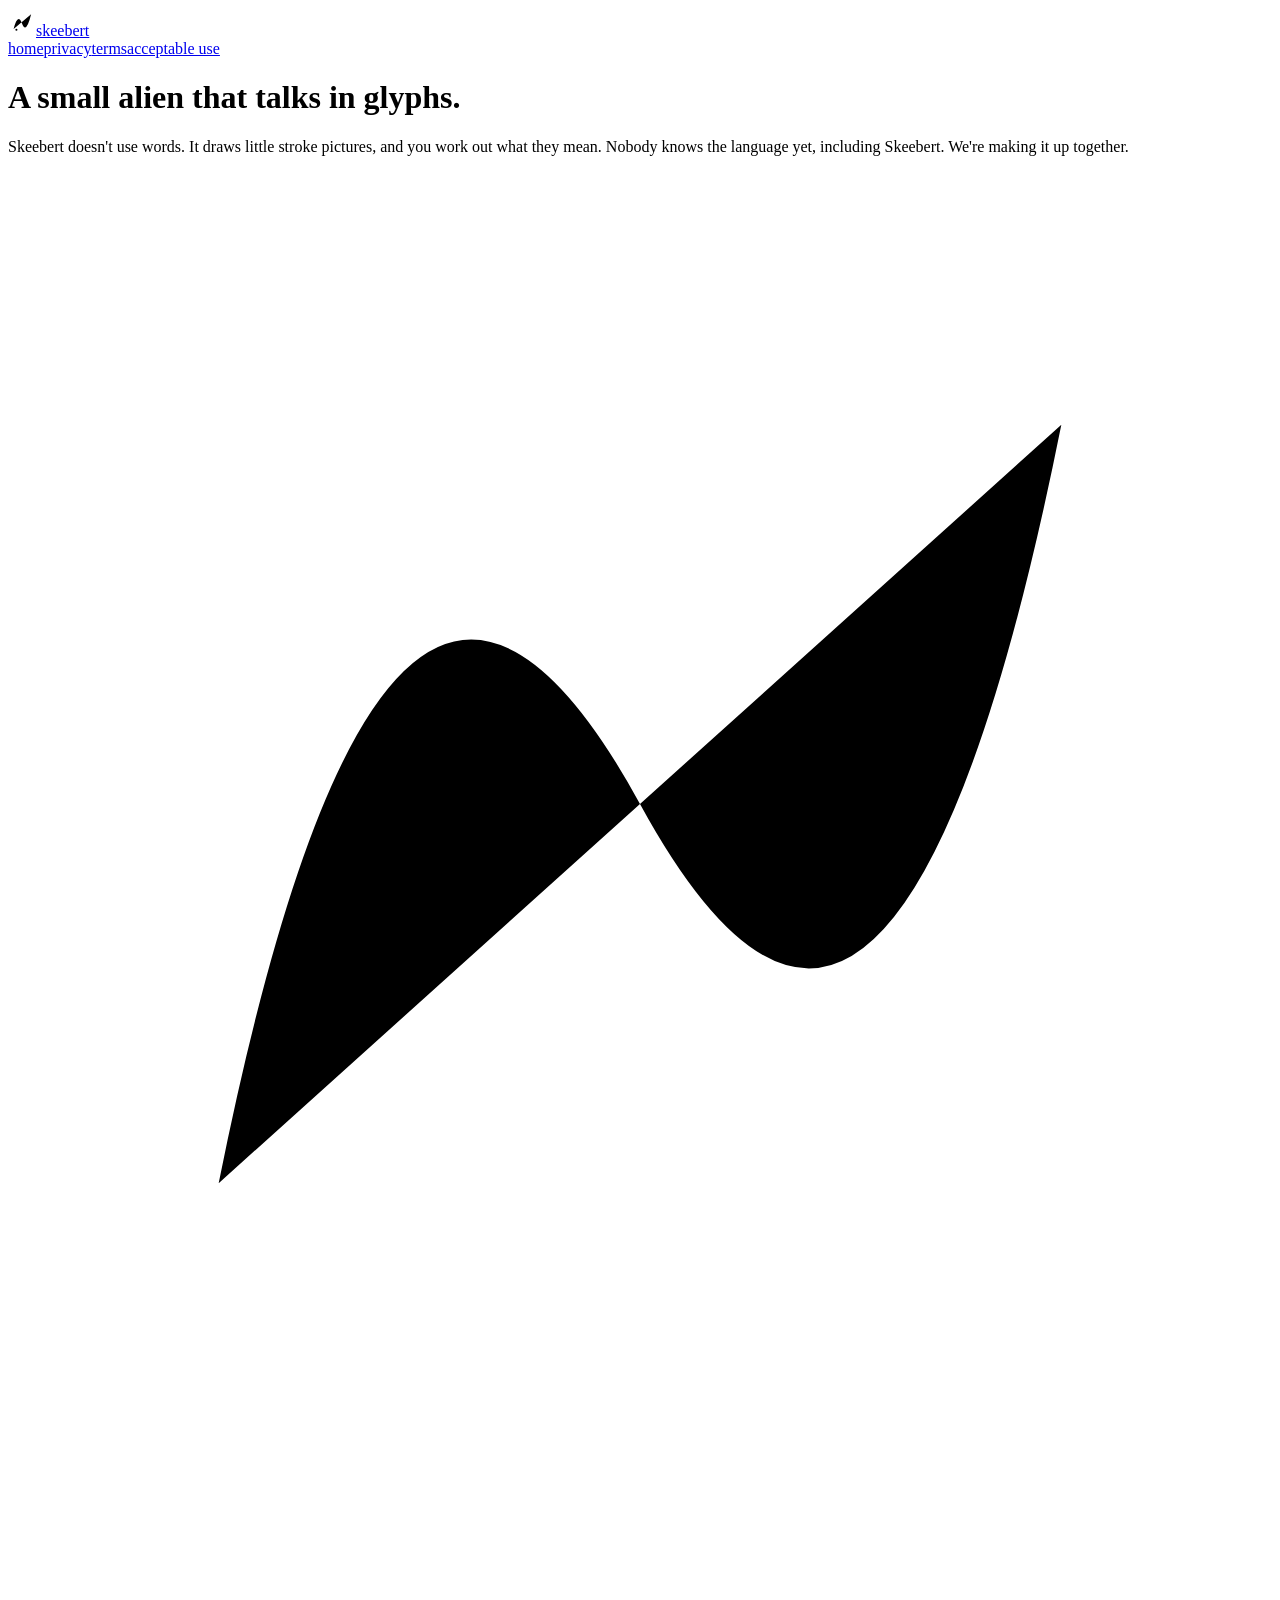
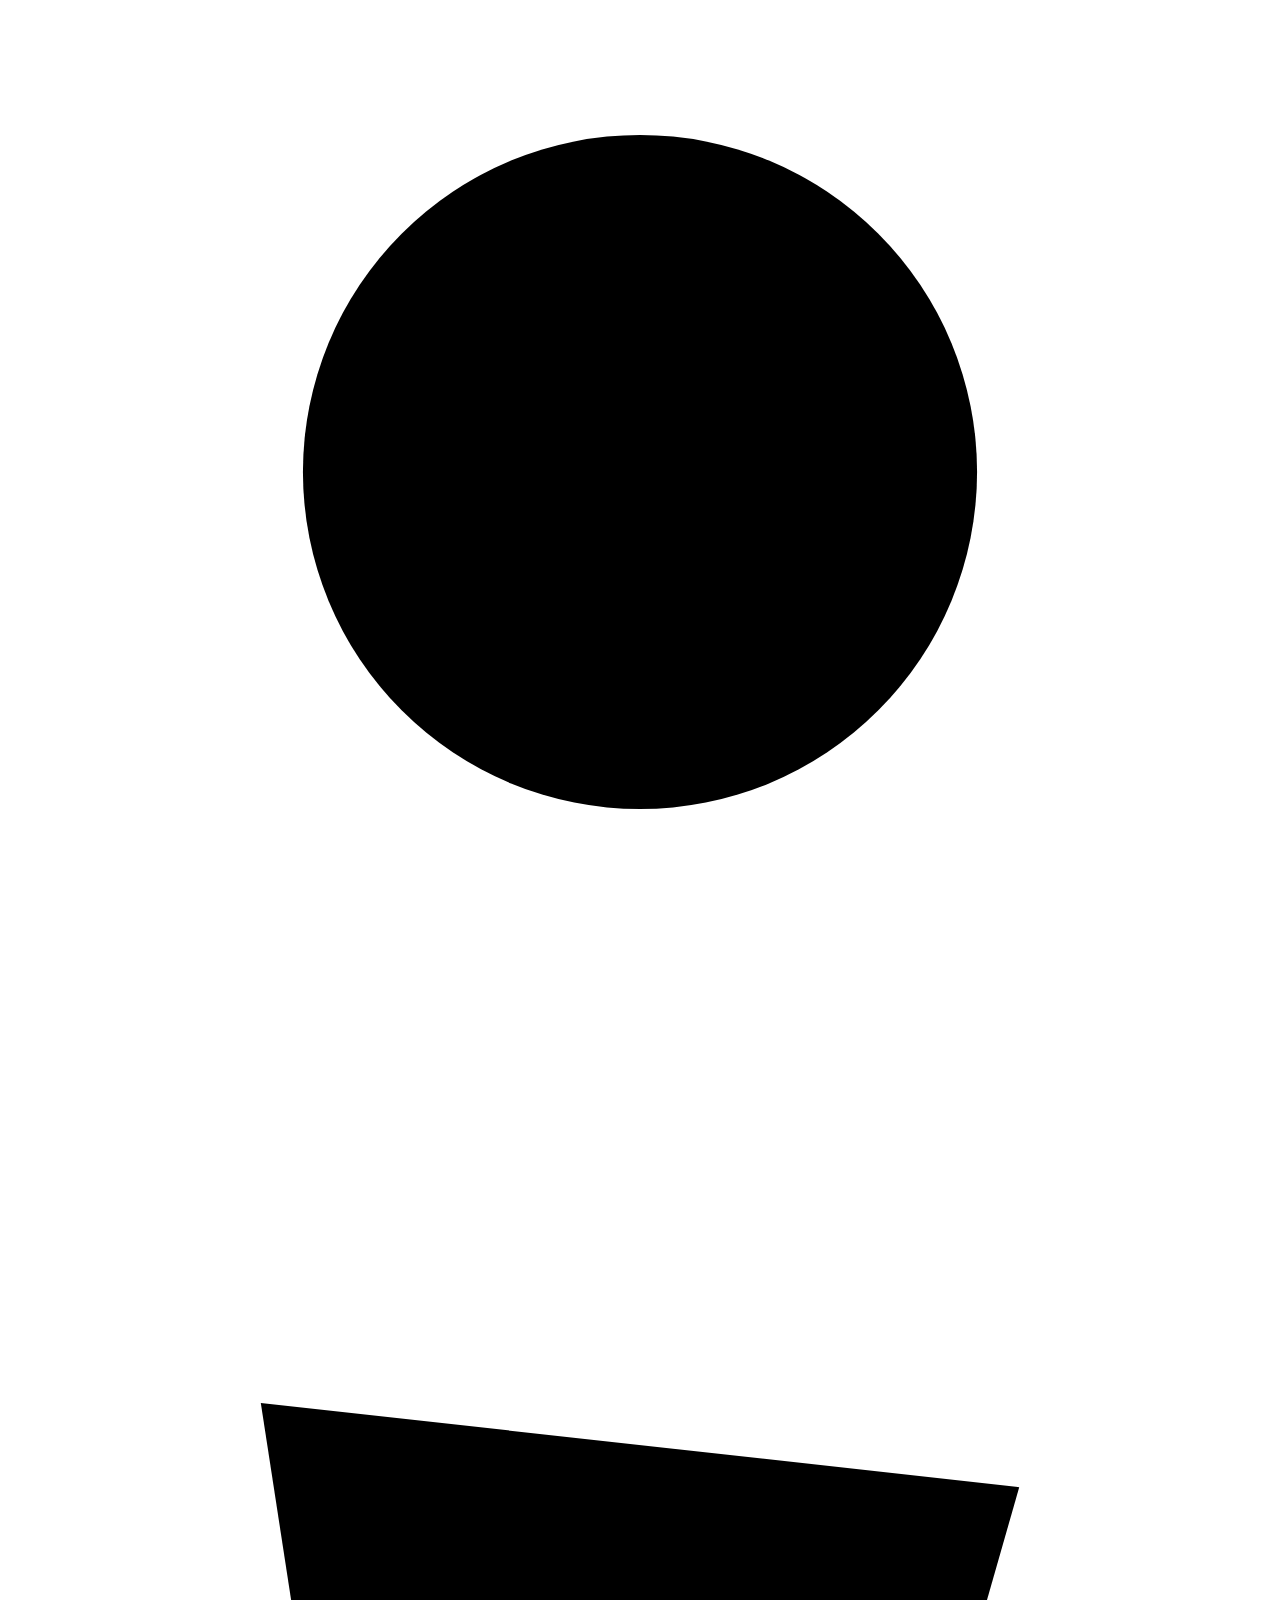
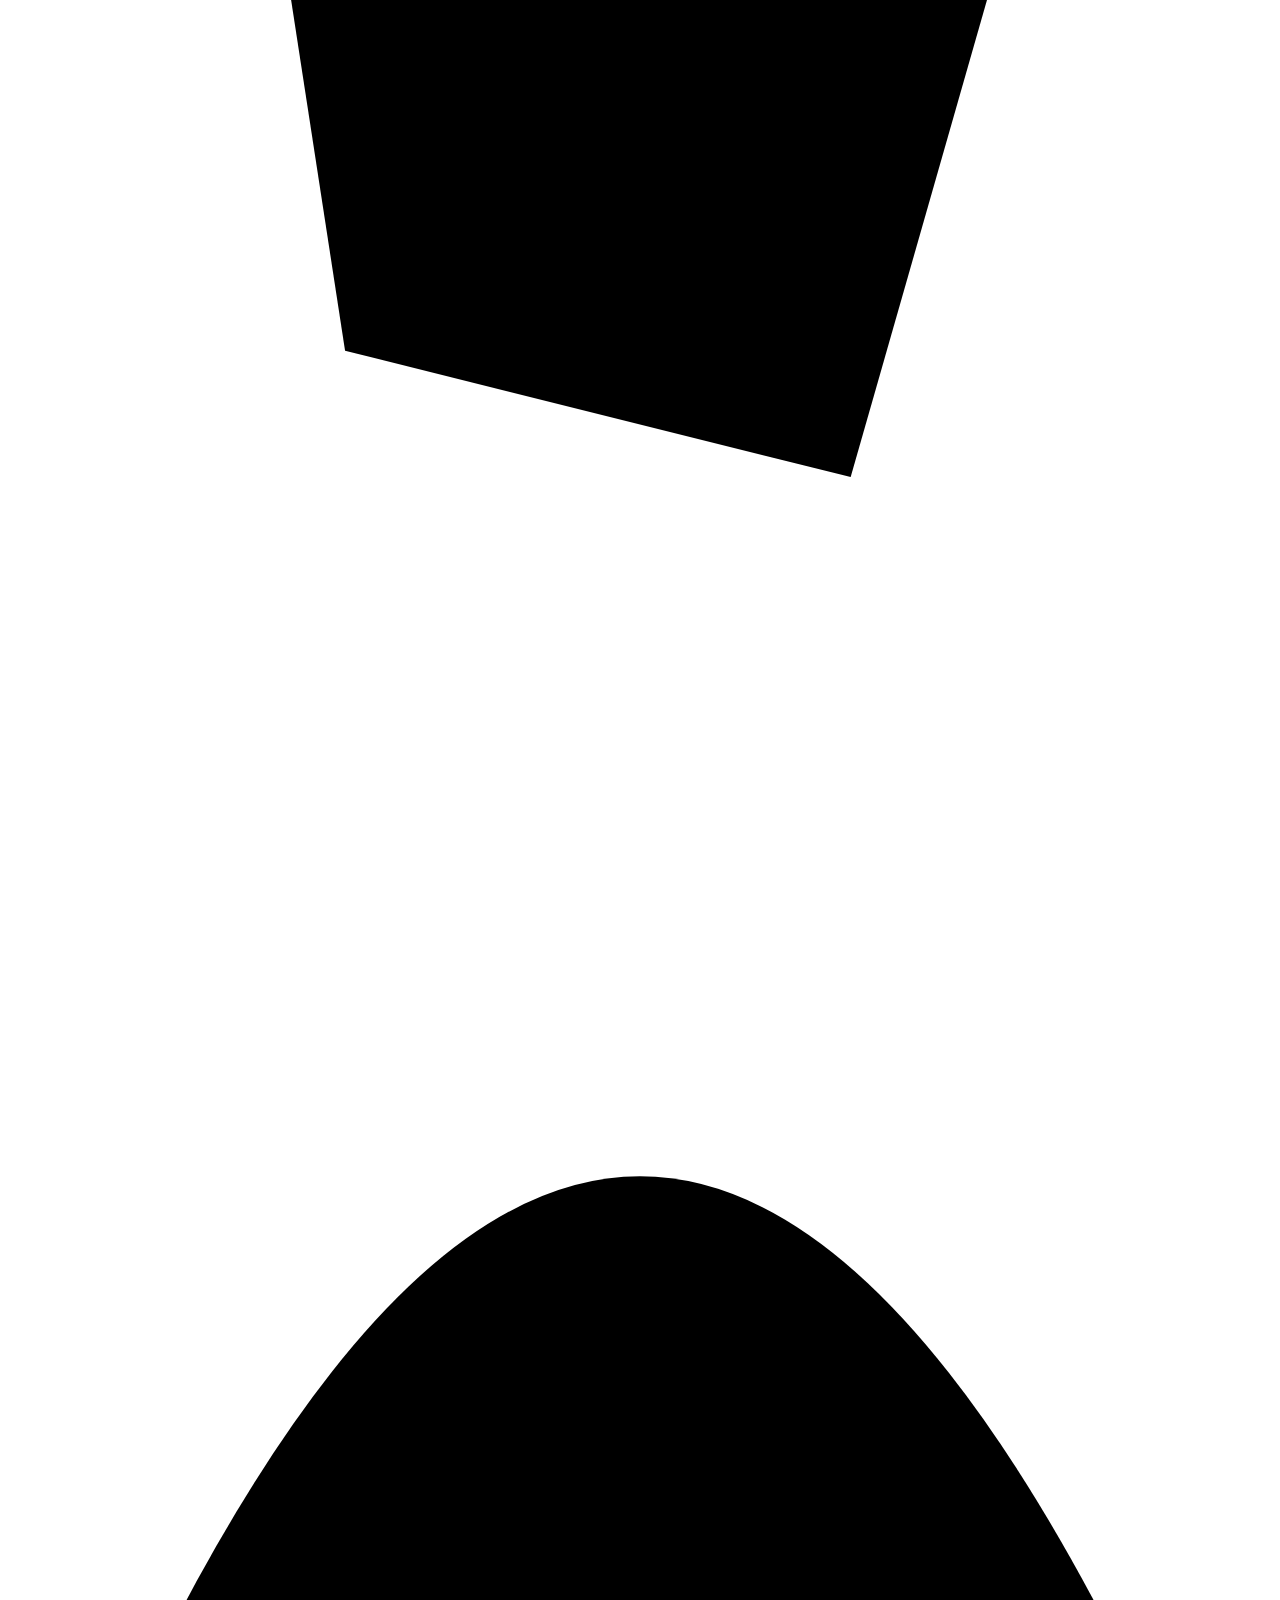
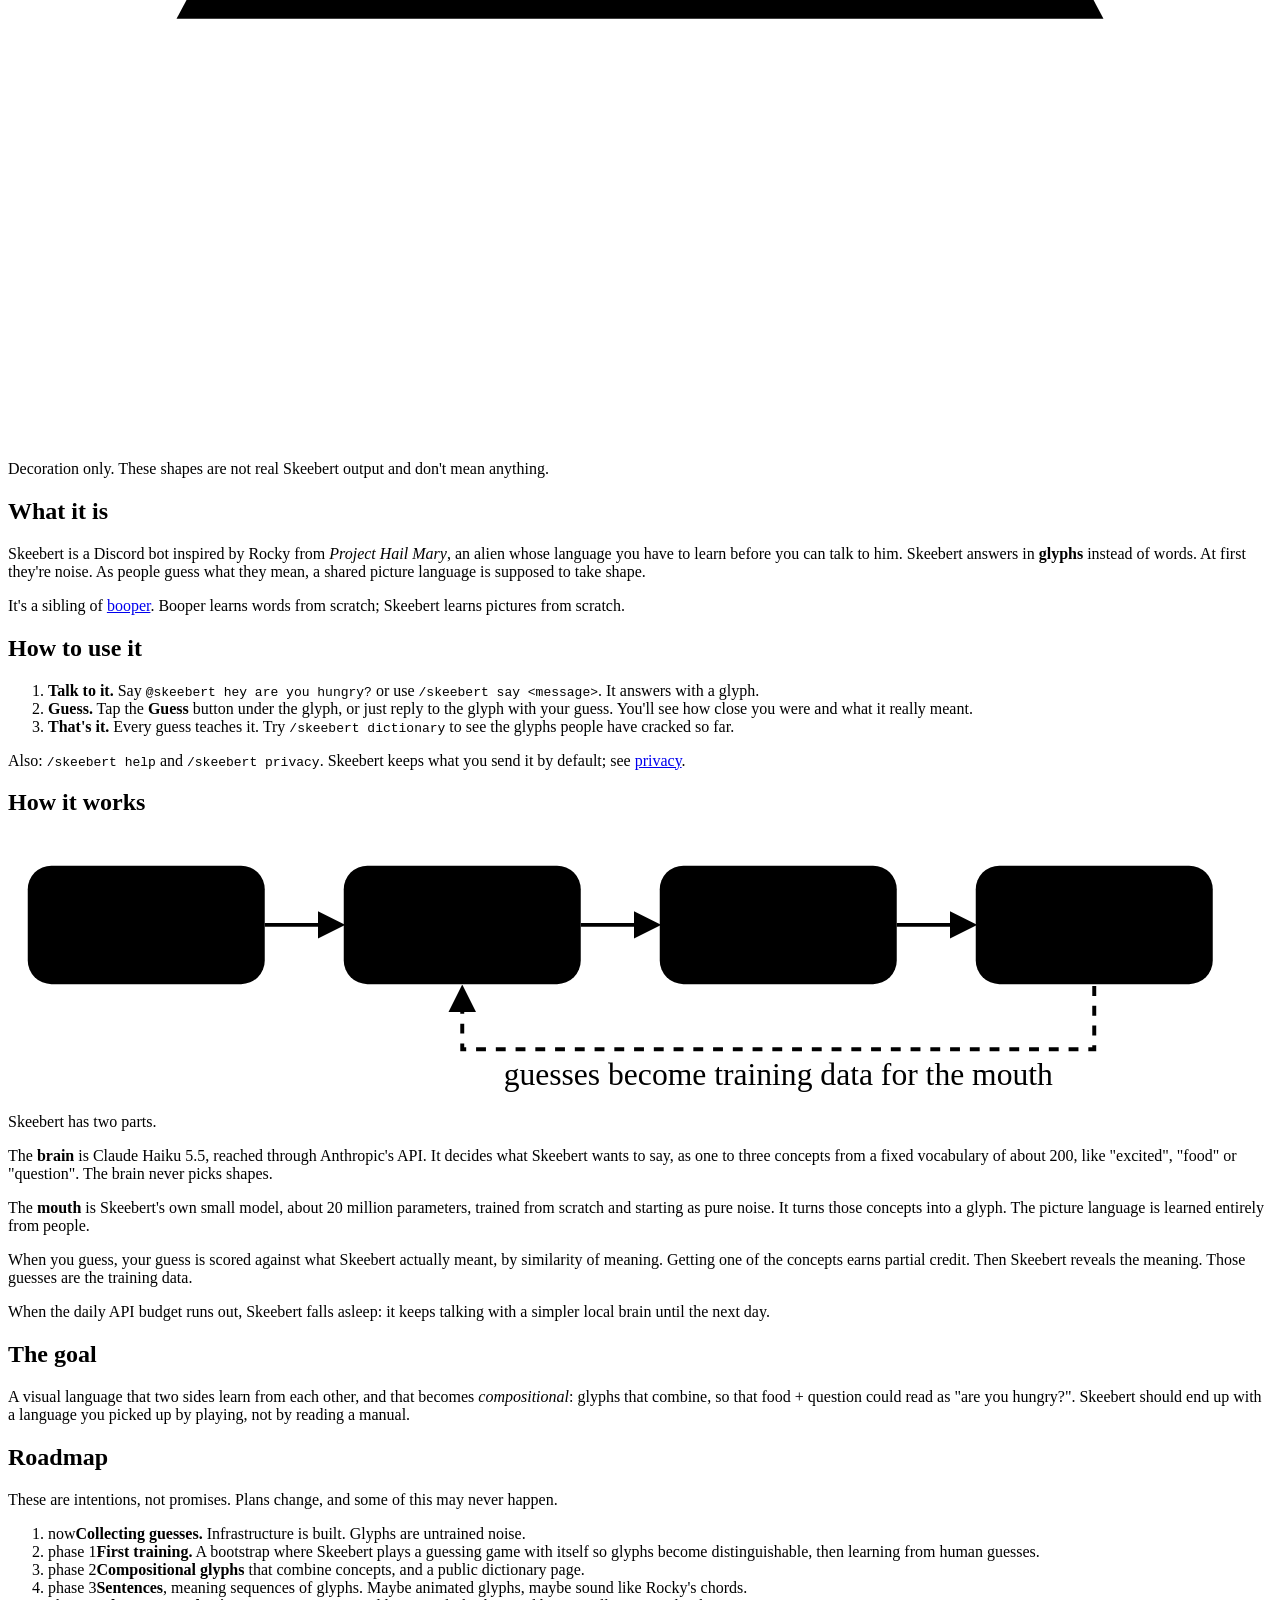
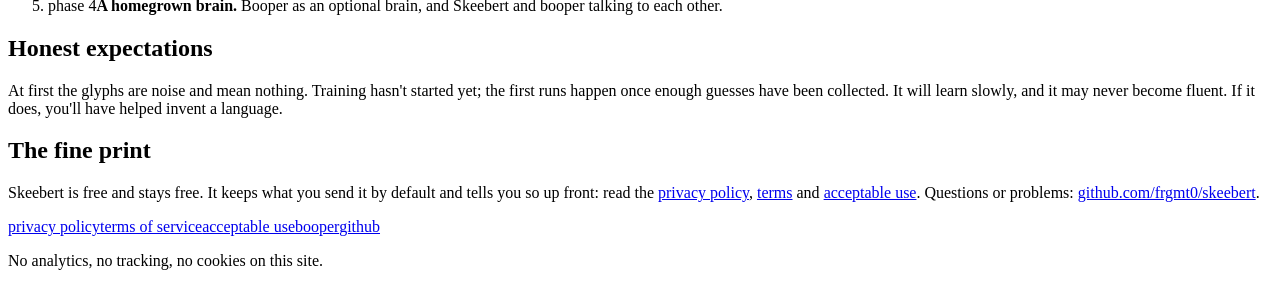
==== site/public/index.html @ b6b2dfdd "added skeebert.frgmt.xyz site with policies and roadmap" ====
<!doctype html>
<html lang="en">
<head>
<meta charset="utf-8">
<meta name="viewport" content="width=device-width, initial-scale=1">
<title>skeebert</title>
<meta name="description" content="Skeebert is a small alien that talks in glyphs. You learn its language by guessing.">
<link rel="stylesheet" href="/style.css">
</head>
<body>
<div class="wrap">
<header class="top">
<a class="brand" href="/"><svg class="glyph" width="28" height="28" viewBox="0 0 40 40" aria-hidden="true"><path d="M8 30 Q14 6 20 22 T33 9"/><circle cx="12" cy="31" r="1.5"/></svg>skeebert</a>
<nav class="main" aria-label="Main">
<a href="/" aria-current="page">home</a><a href="/privacy">privacy</a><a href="/terms">terms</a><a href="/aup">acceptable use</a>
</nav>
</header>
<main>
<h1>A small alien that talks in glyphs.</h1>
<p class="lead">Skeebert doesn't use words. It draws little stroke pictures, and you work out what they mean. Nobody knows the language yet, including Skeebert. We're making it up together.</p>
<div class="hero" aria-hidden="true">
<svg class="glyph" viewBox="0 0 60 60"><path d="M10 48 Q18 8 30 30 T50 12"/><path d="M14 20 L22 26"/></svg>
<svg class="glyph" viewBox="0 0 60 60"><circle cx="30" cy="30" r="16"/><path d="M30 14 L30 4"/><path d="M22 34 Q30 42 38 34"/></svg>
<svg class="glyph" viewBox="0 0 60 60"><path d="M12 14 L48 18 L40 46 L16 40 Z"/><path d="M26 28 L34 30"/></svg>
<svg class="glyph" viewBox="0 0 60 60"><path d="M8 40 Q30 -2 52 40"/><path d="M20 44 L40 44"/><circle cx="30" cy="26" r="2"/></svg>
</div>
<p class="note">Decoration only. These shapes are not real Skeebert output and don't mean anything.</p>

<h2>What it is</h2>
<p>Skeebert is a Discord bot inspired by Rocky from <em>Project Hail Mary</em>, an alien whose language you have to learn before you can talk to him. Skeebert answers in <strong>glyphs</strong> instead of words. At first they're noise. As people guess what they mean, a shared picture language is supposed to take shape.</p>
<p>It's a sibling of <a href="https://booper.frgmt.xyz">booper</a>. Booper learns words from scratch; Skeebert learns pictures from scratch.</p>

<h2>How to use it</h2>
<ol class="steps">
<li><strong>Talk to it.</strong> Say <code>@skeebert hey are you hungry?</code> or use <code>/skeebert say &lt;message&gt;</code>. It answers with a glyph.</li>
<li><strong>Guess.</strong> Tap the <strong>Guess</strong> button under the glyph, or just reply to the glyph with your guess. You'll see how close you were and what it really meant.</li>
<li><strong>That's it.</strong> Every guess teaches it. Try <code>/skeebert dictionary</code> to see the glyphs people have cracked so far.</li>
</ol>
<p class="note">Also: <code>/skeebert help</code> and <code>/skeebert privacy</code>. Skeebert keeps what you send it by default; see <a href="/privacy">privacy</a>.</p>

<h2>How it works</h2>
<svg class="diagram" viewBox="0 0 640 130" role="img" aria-label="Diagram: you send a message, the brain picks one to three concepts, the mouth draws a glyph, you guess, and the guess becomes training data for the mouth.">
<defs><marker id="ar" viewBox="0 0 10 10" refX="8" refY="5" markerWidth="7" markerHeight="7" orient="auto"><path d="M0 0 L10 5 L0 10 z" fill="currentColor"/></marker></defs>
<g stroke="currentColor" stroke-width="2" fill="none" marker-end="url(#ar)">
<path d="M130 45 L168 45"/><path d="M290 45 L328 45"/><path d="M450 45 L488 45"/>
<path d="M550 76 L550 108 L230 108 L230 78" stroke-dasharray="5 5"/>
</g>
<rect class="box" x="10" y="15" width="120" height="60" rx="12"/><text x="70" y="50" text-anchor="middle">you</text>
<rect class="box" x="170" y="15" width="120" height="60" rx="12"/><text x="230" y="40" text-anchor="middle">brain</text><text x="230" y="58" text-anchor="middle">picks concepts</text>
<rect class="box" x="330" y="15" width="120" height="60" rx="12"/><text x="390" y="40" text-anchor="middle">mouth</text><text x="390" y="58" text-anchor="middle">draws a glyph</text>
<rect class="box" x="490" y="15" width="120" height="60" rx="12"/><text x="550" y="40" text-anchor="middle">you guess</text><text x="550" y="58" text-anchor="middle">it reveals</text>
<text x="390" y="126" text-anchor="middle">guesses become training data for the mouth</text>
</svg>
<p>Skeebert has two parts.</p>
<p>The <strong>brain</strong> is Claude Haiku 5.5, reached through Anthropic's API. It decides what Skeebert wants to say, as one to three concepts from a fixed vocabulary of about 200, like "excited", "food" or "question". The brain never picks shapes.</p>
<p>The <strong>mouth</strong> is Skeebert's own small model, about 20 million parameters, trained from scratch and starting as pure noise. It turns those concepts into a glyph. The picture language is learned entirely from people.</p>
<p>When you guess, your guess is scored against what Skeebert actually meant, by similarity of meaning. Getting one of the concepts earns partial credit. Then Skeebert reveals the meaning. Those guesses are the training data.</p>
<p>When the daily API budget runs out, Skeebert falls asleep: it keeps talking with a simpler local brain until the next day.</p>

<h2>The goal</h2>
<p>A visual language that two sides learn from each other, and that becomes <em>compositional</em>: glyphs that combine, so that food + question could read as "are you hungry?". Skeebert should end up with a language you picked up by playing, not by reading a manual.</p>

<h2>Roadmap</h2>
<p>These are intentions, not promises. Plans change, and some of this may never happen.</p>
<ol class="roadmap">
<li class="now"><span class="tag">now</span><strong>Collecting guesses.</strong> Infrastructure is built. Glyphs are untrained noise.</li>
<li><span class="tag">phase 1</span><strong>First training.</strong> A bootstrap where Skeebert plays a guessing game with itself so glyphs become distinguishable, then learning from human guesses.</li>
<li><span class="tag">phase 2</span><strong>Compositional glyphs</strong> that combine concepts, and a public dictionary page.</li>
<li><span class="tag">phase 3</span><strong>Sentences</strong>, meaning sequences of glyphs. Maybe animated glyphs, maybe sound like Rocky's chords.</li>
<li><span class="tag">phase 4</span><strong>A homegrown brain.</strong> Booper as an optional brain, and Skeebert and booper talking to each other.</li>
</ol>

<h2>Honest expectations</h2>
<p>At first the glyphs are noise and mean nothing. Training hasn't started yet; the first runs happen once enough guesses have been collected. It will learn slowly, and it may never become fluent. If it does, you'll have helped invent a language.</p>

<h2>The fine print</h2>
<p>Skeebert is free and stays free. It keeps what you send it by default and tells you so up front: read the <a href="/privacy">privacy policy</a>, <a href="/terms">terms</a> and <a href="/aup">acceptable use</a>. Questions or problems: <a href="https://github.com/frgmt0/skeebert">github.com/frgmt0/skeebert</a>.</p>
</main>
<footer>
<a href="/privacy">privacy policy</a><a href="/terms">terms of service</a><a href="/aup">acceptable use</a><a href="https://booper.frgmt.xyz">booper</a><a href="https://github.com/frgmt0/skeebert">github</a>
<p>No analytics, no tracking, no cookies on this site.</p>
</footer>
</div>
</body>
</html>
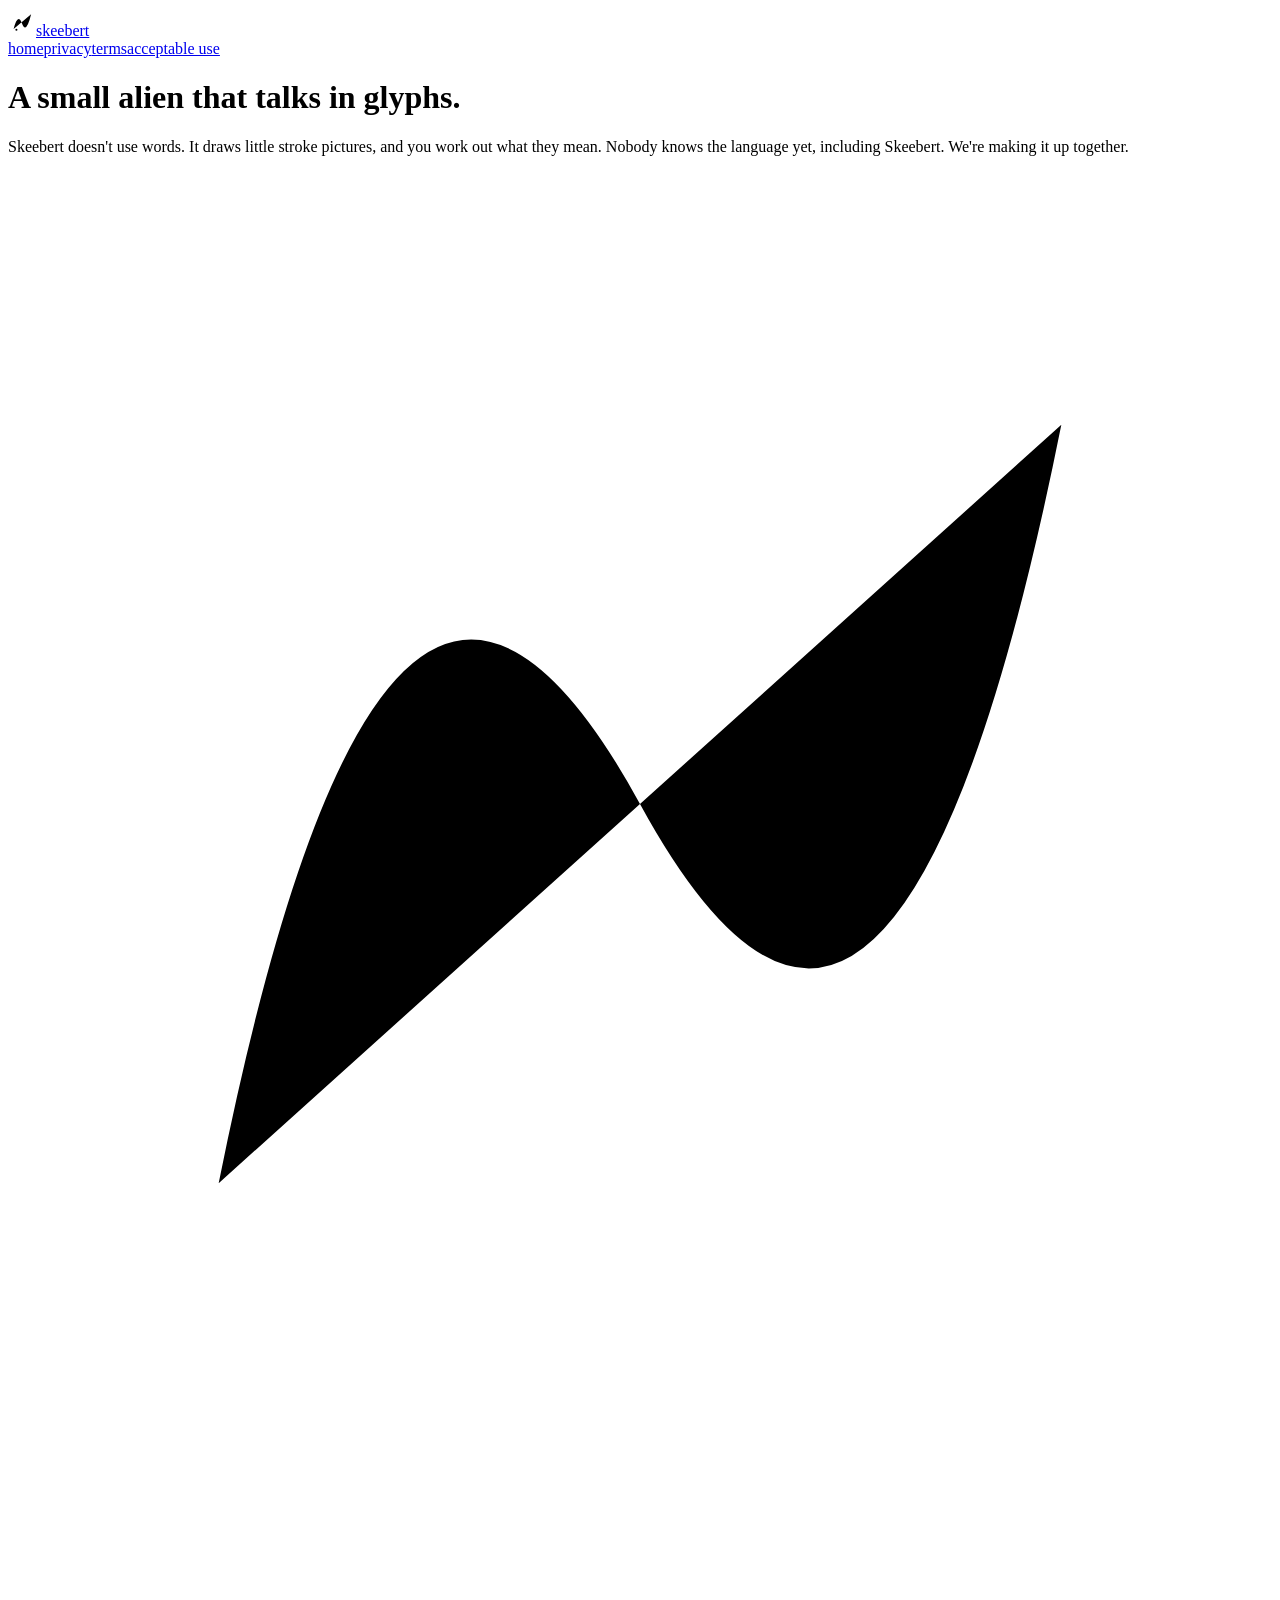
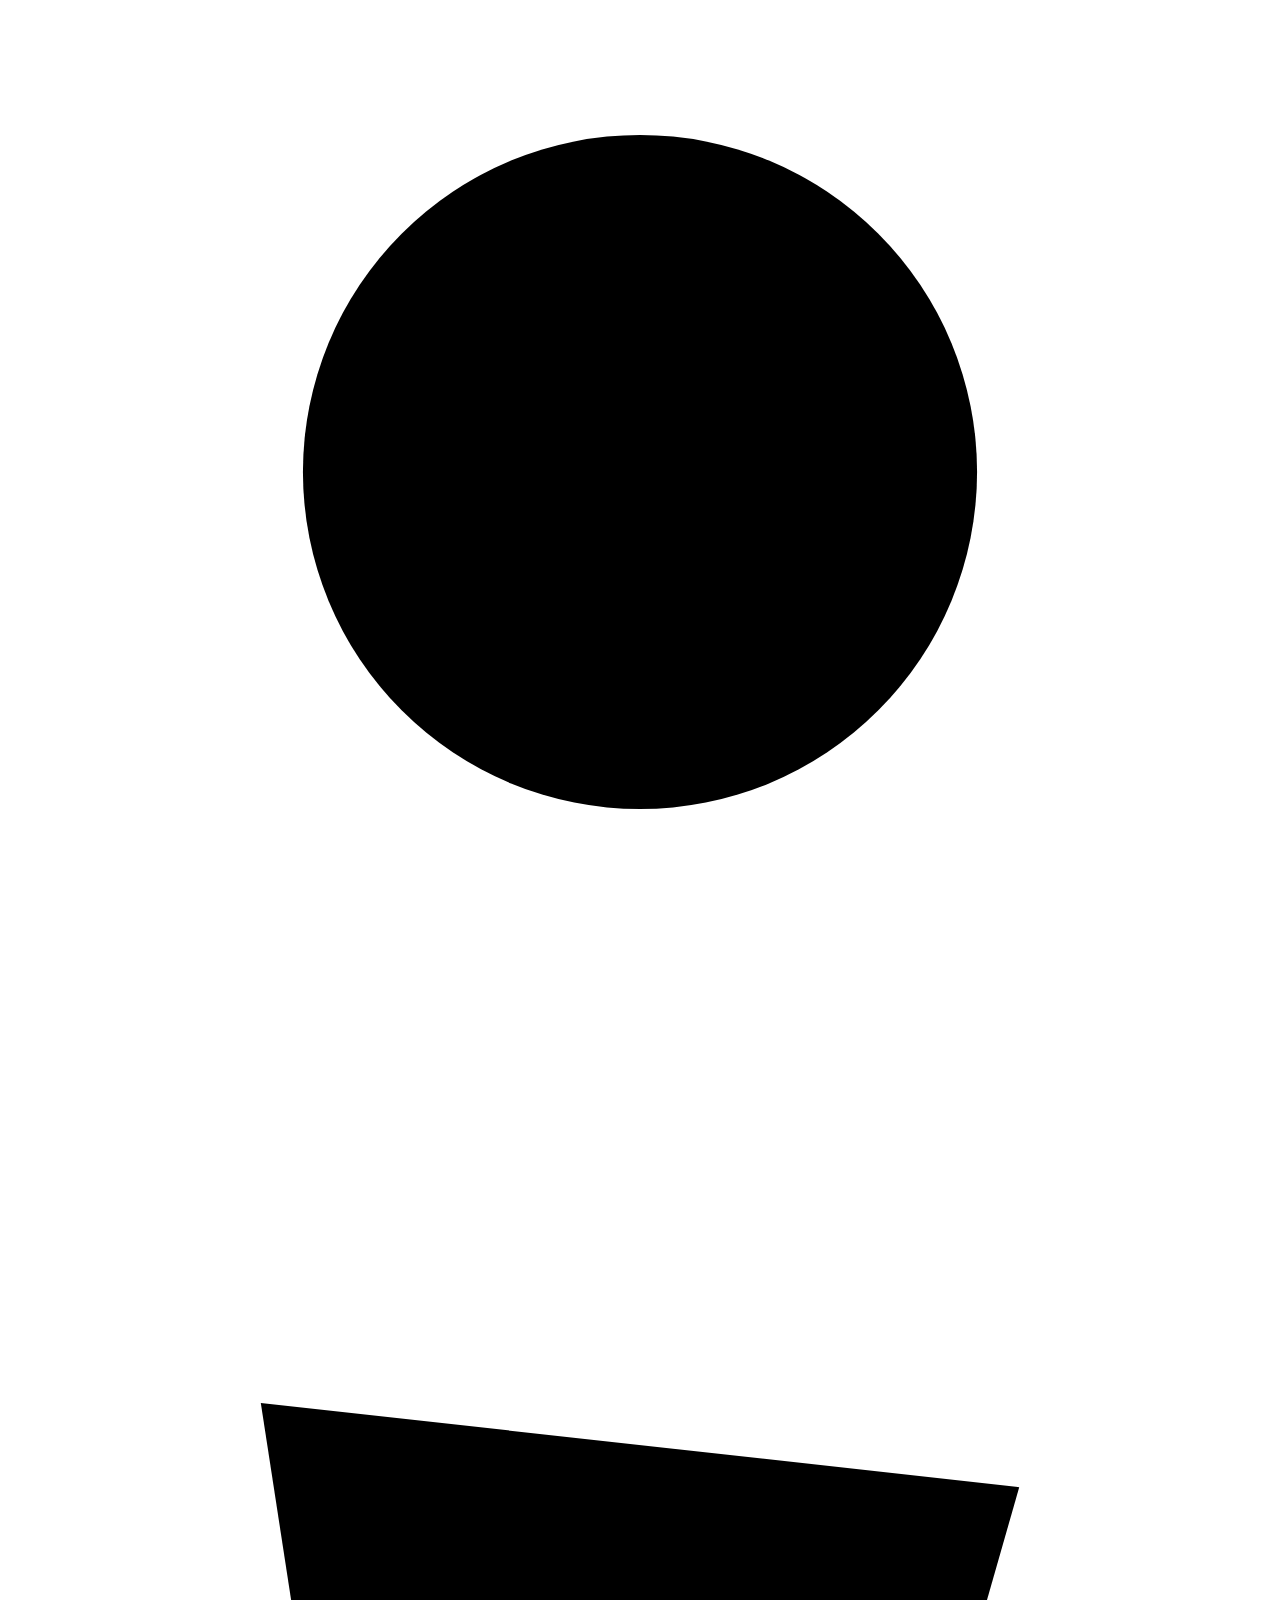
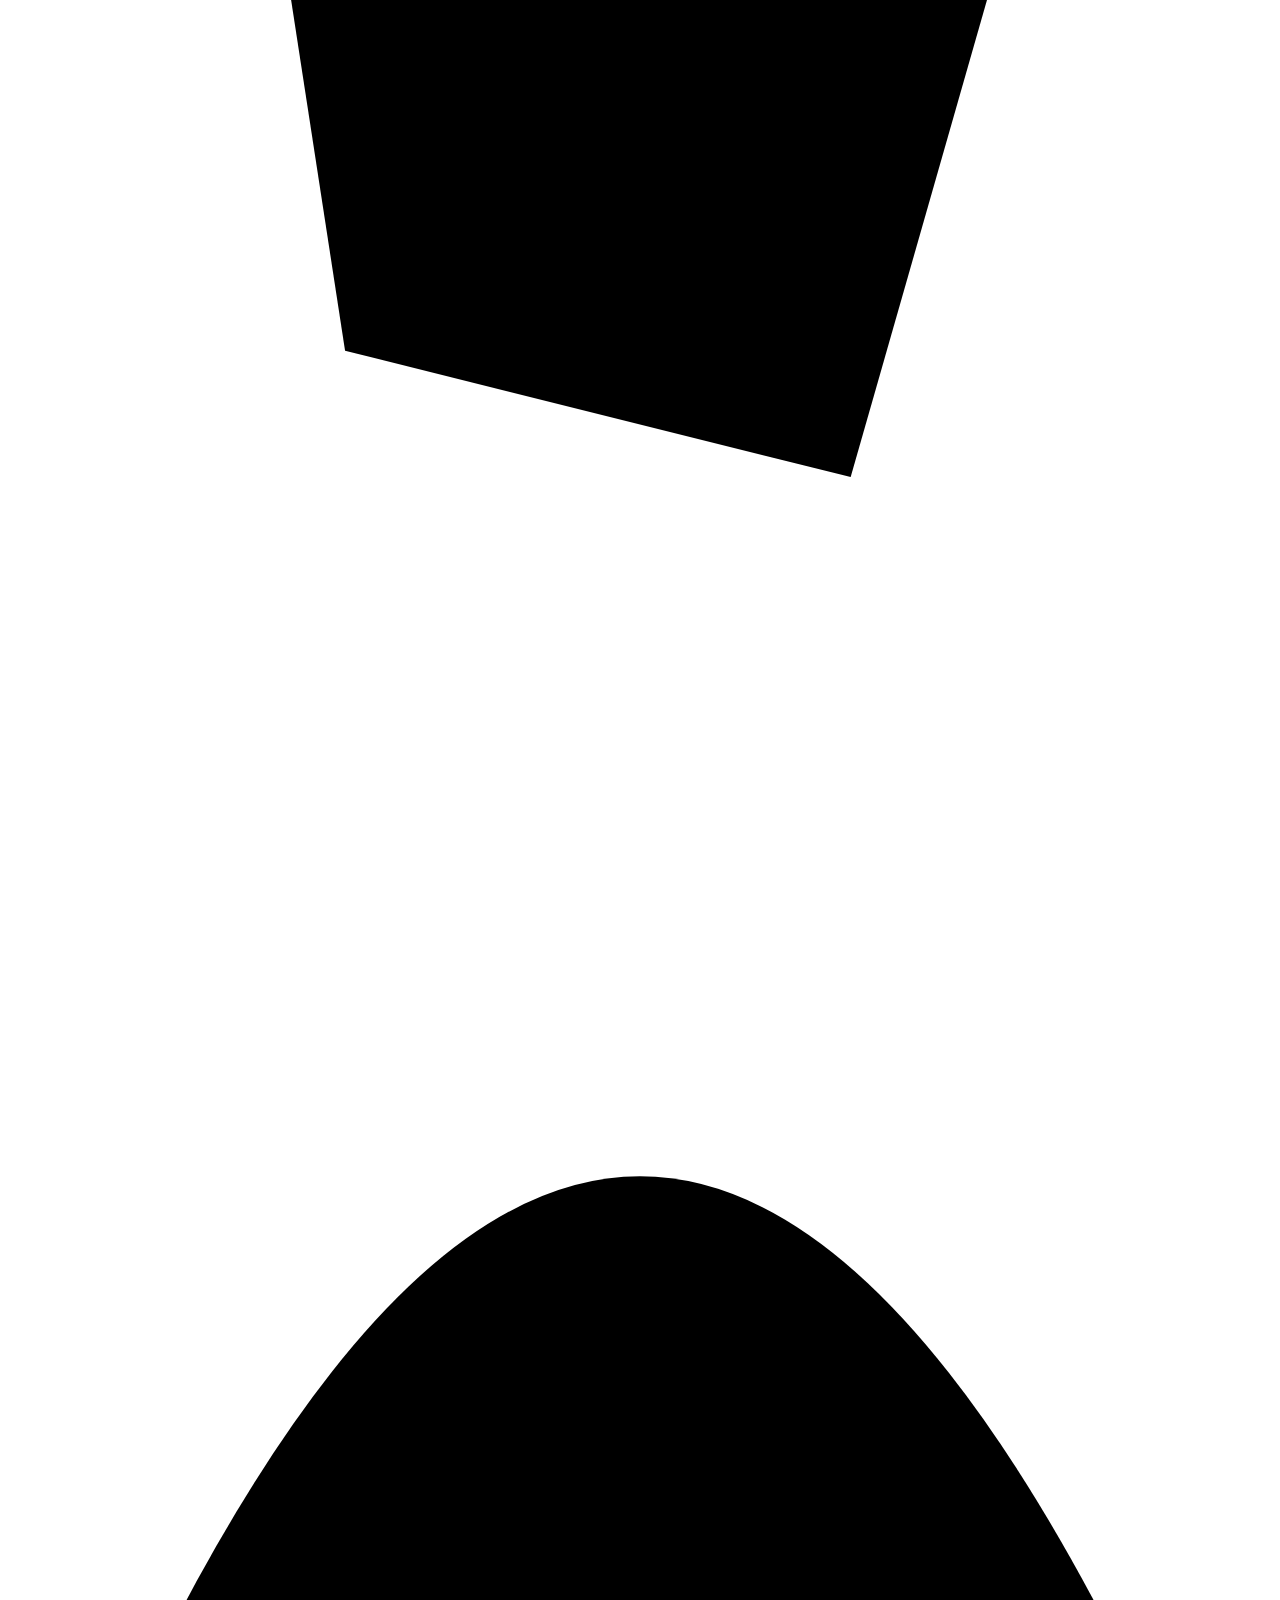
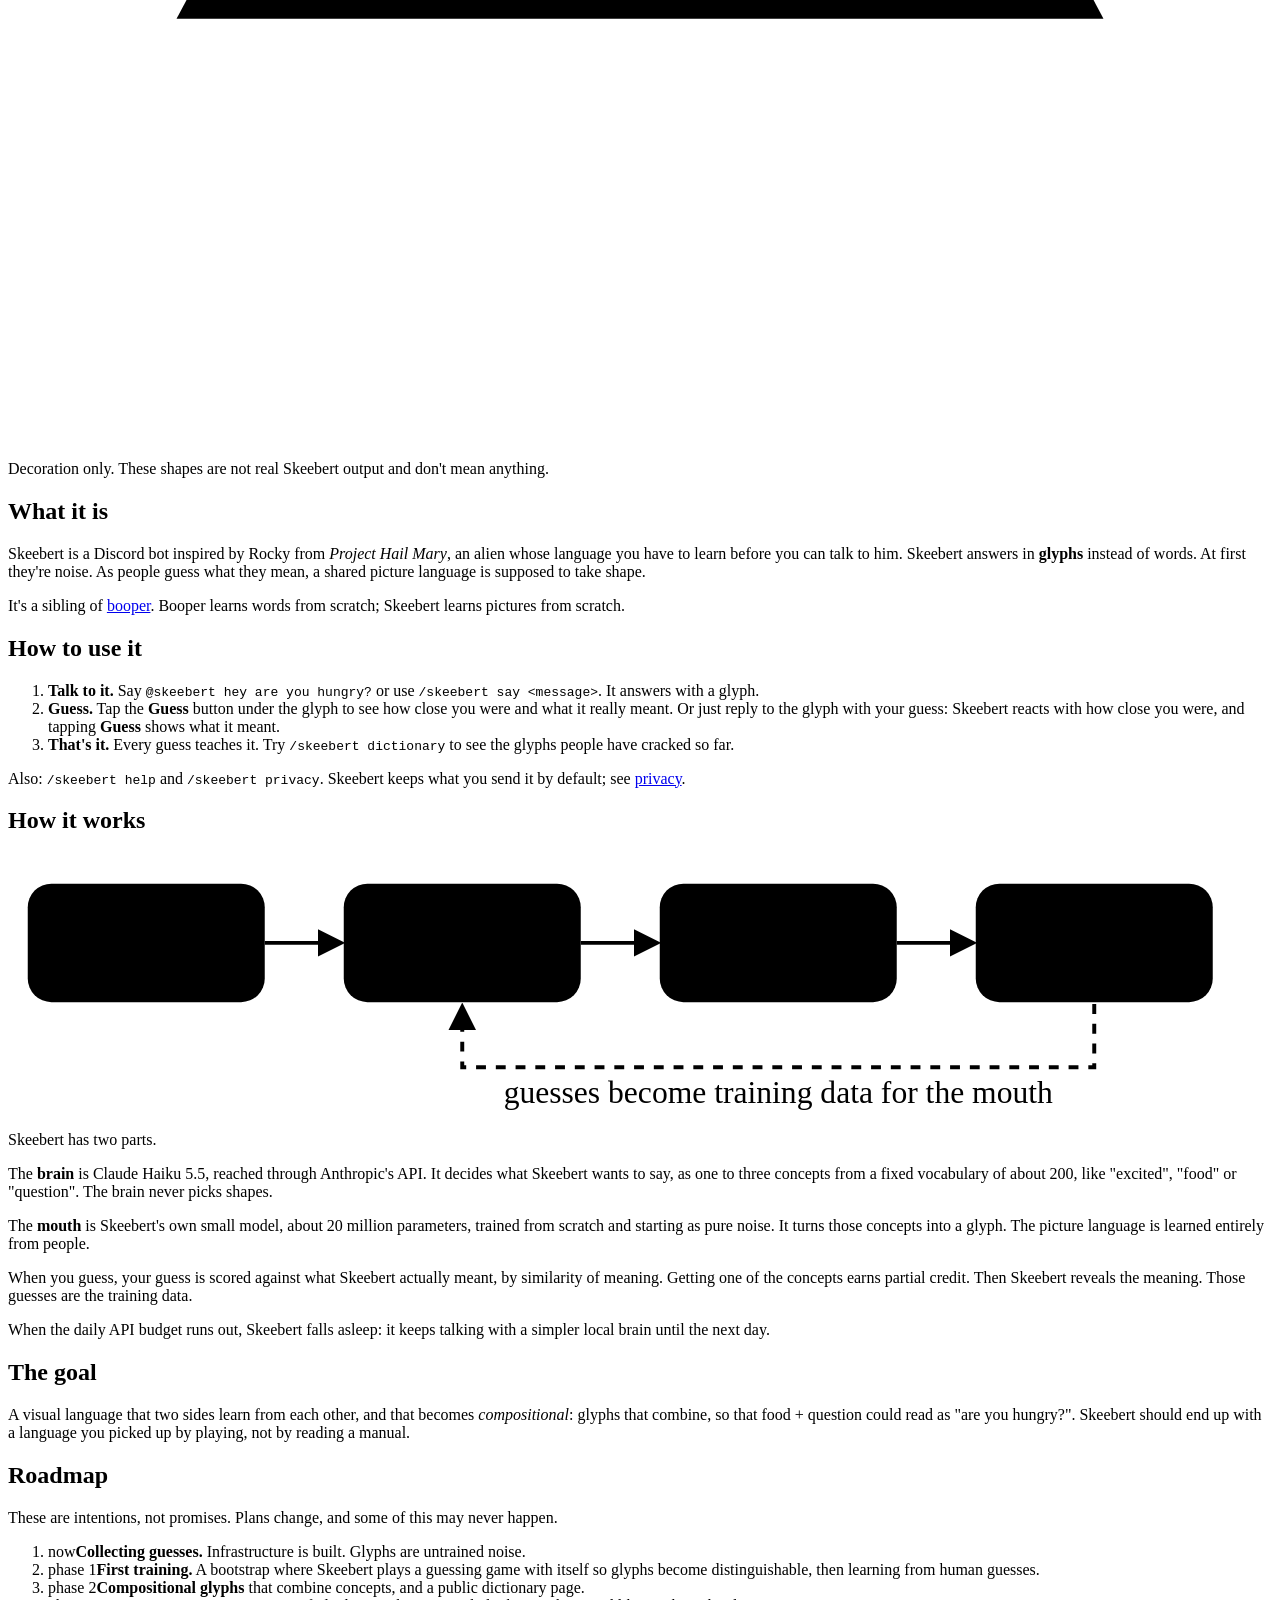
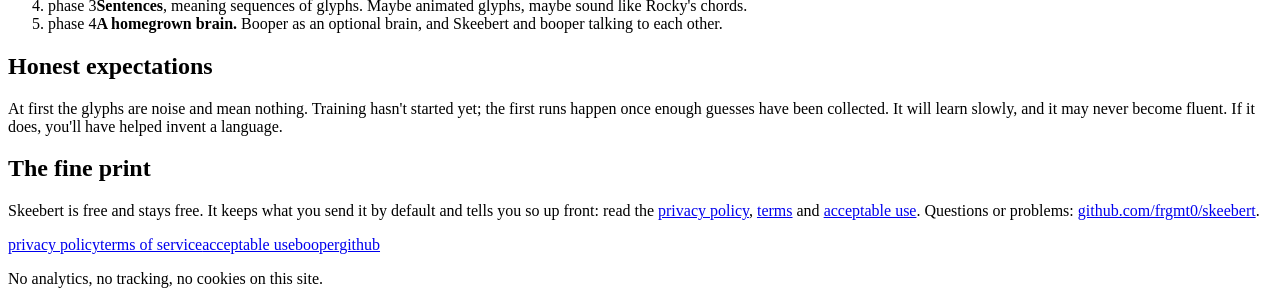
==== commit 85437511: "added app layer: haiku brain, budget, store, discord bot, cli. view changelog" ====
--- a/site/public/index.html
+++ b/site/public/index.html
@@ -33,7 +33,7 @@
 <h2>How to use it</h2>
 <ol class="steps">
 <li><strong>Talk to it.</strong> Say <code>@skeebert hey are you hungry?</code> or use <code>/skeebert say &lt;message&gt;</code>. It answers with a glyph.</li>
-<li><strong>Guess.</strong> Tap the <strong>Guess</strong> button under the glyph, or just reply to the glyph with your guess. You'll see how close you were and what it really meant.</li>
+<li><strong>Guess.</strong> Tap the <strong>Guess</strong> button under the glyph to see how close you were and what it really meant. Or just reply to the glyph with your guess: Skeebert reacts with how close you were, and tapping <strong>Guess</strong> shows what it meant.</li>
 <li><strong>That's it.</strong> Every guess teaches it. Try <code>/skeebert dictionary</code> to see the glyphs people have cracked so far.</li>
 </ol>
 <p class="note">Also: <code>/skeebert help</code> and <code>/skeebert privacy</code>. Skeebert keeps what you send it by default; see <a href="/privacy">privacy</a>.</p>
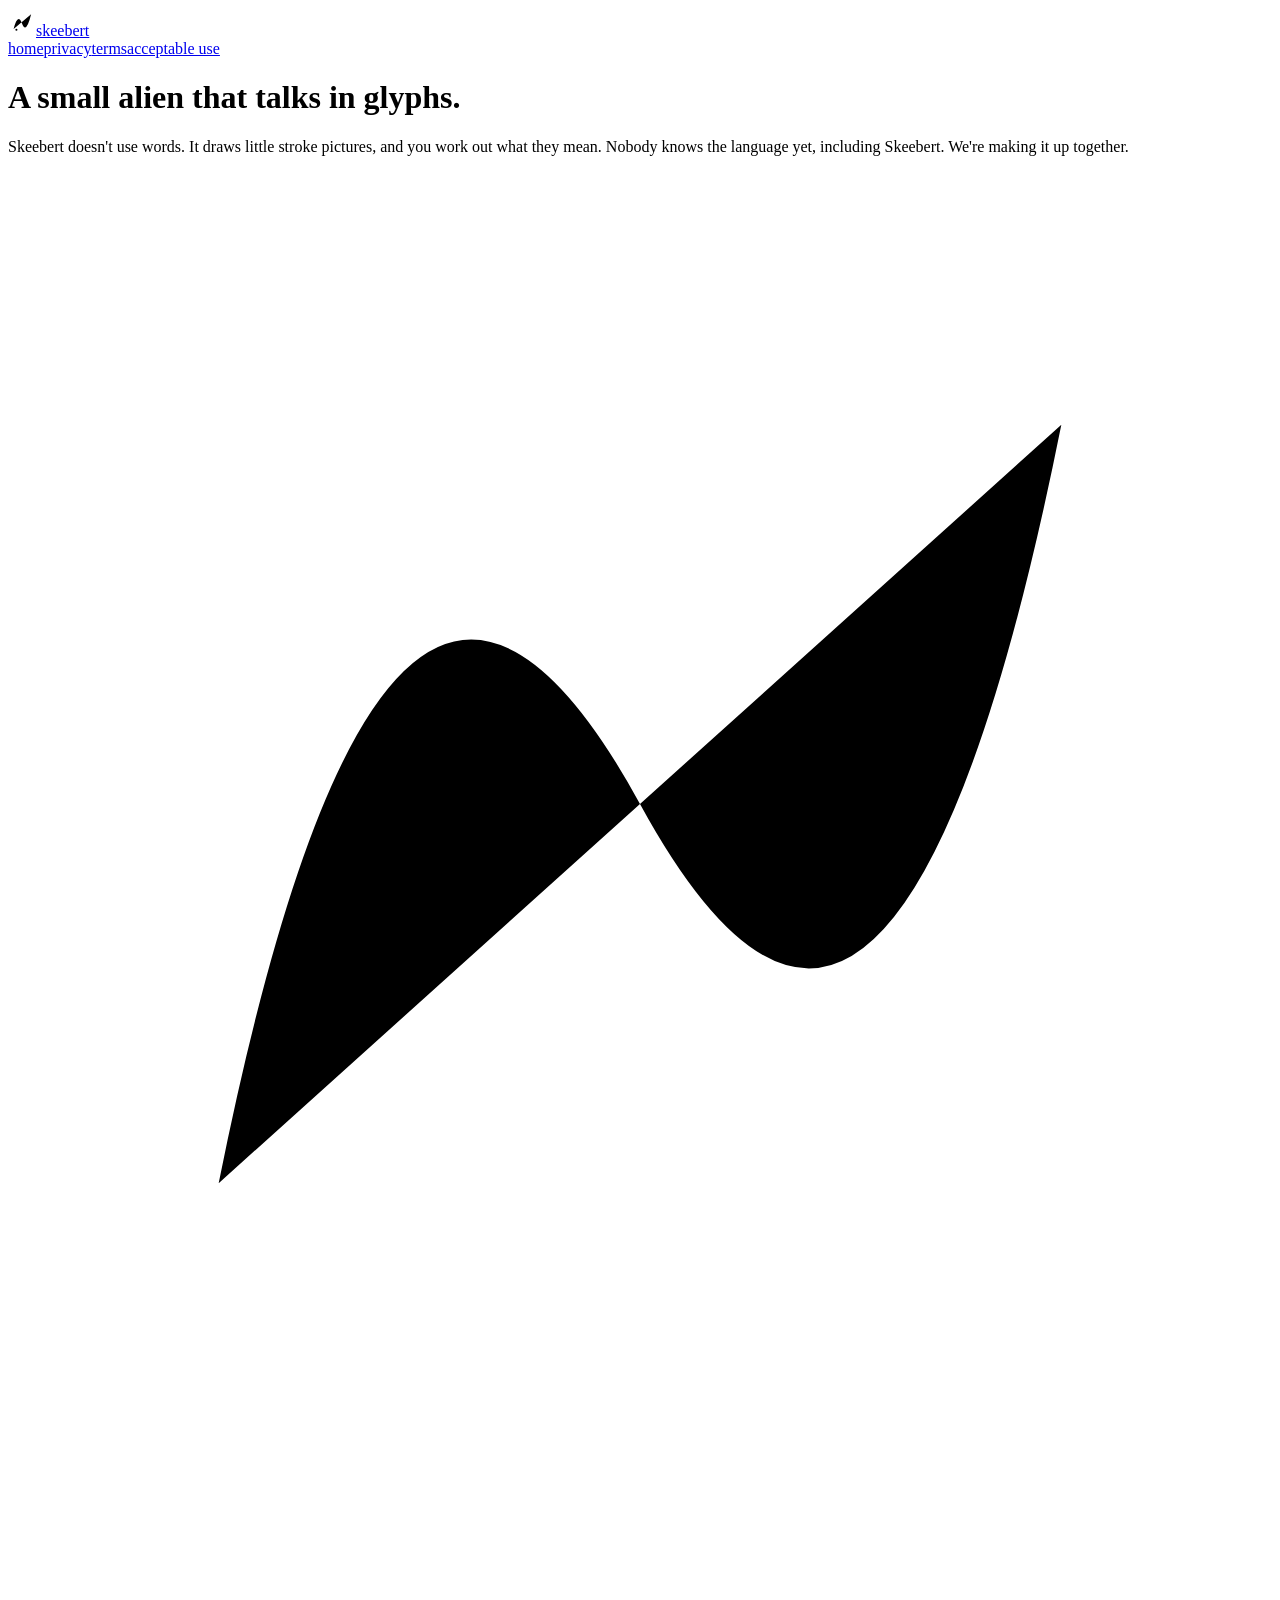
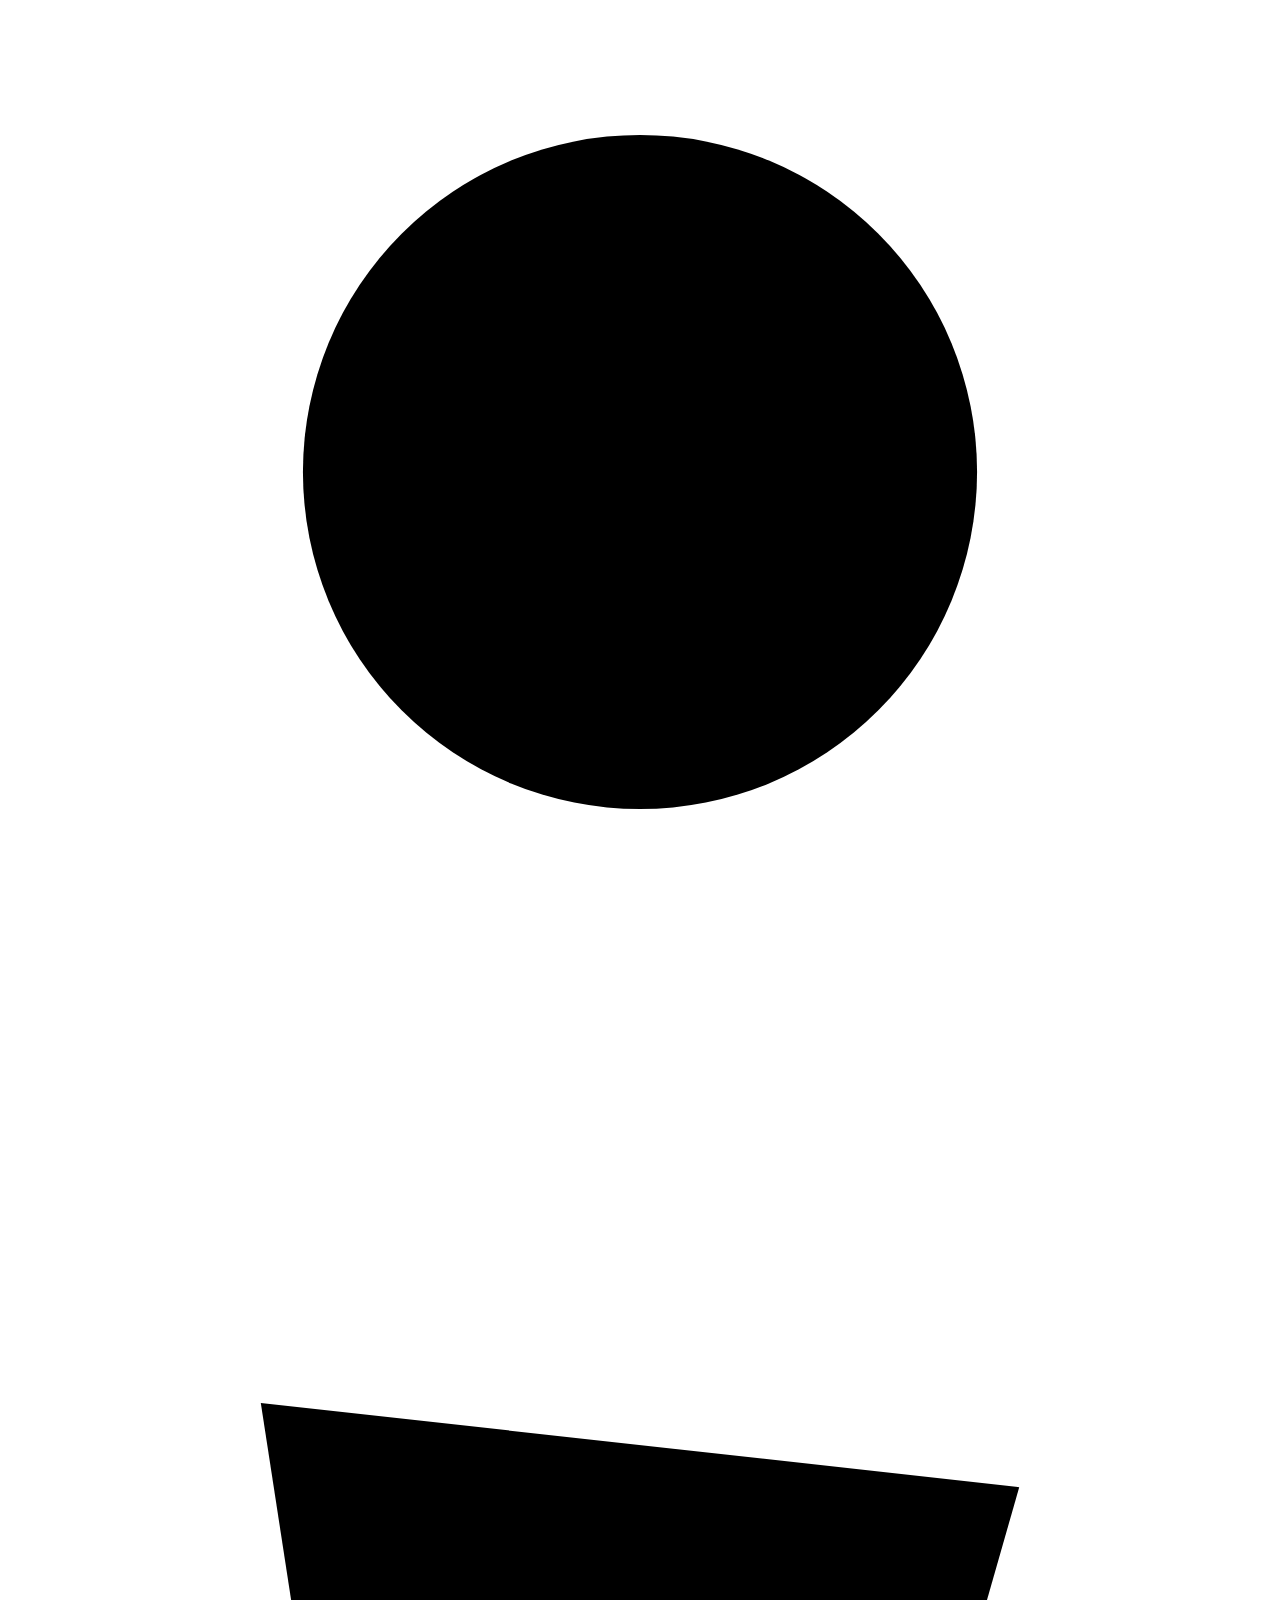
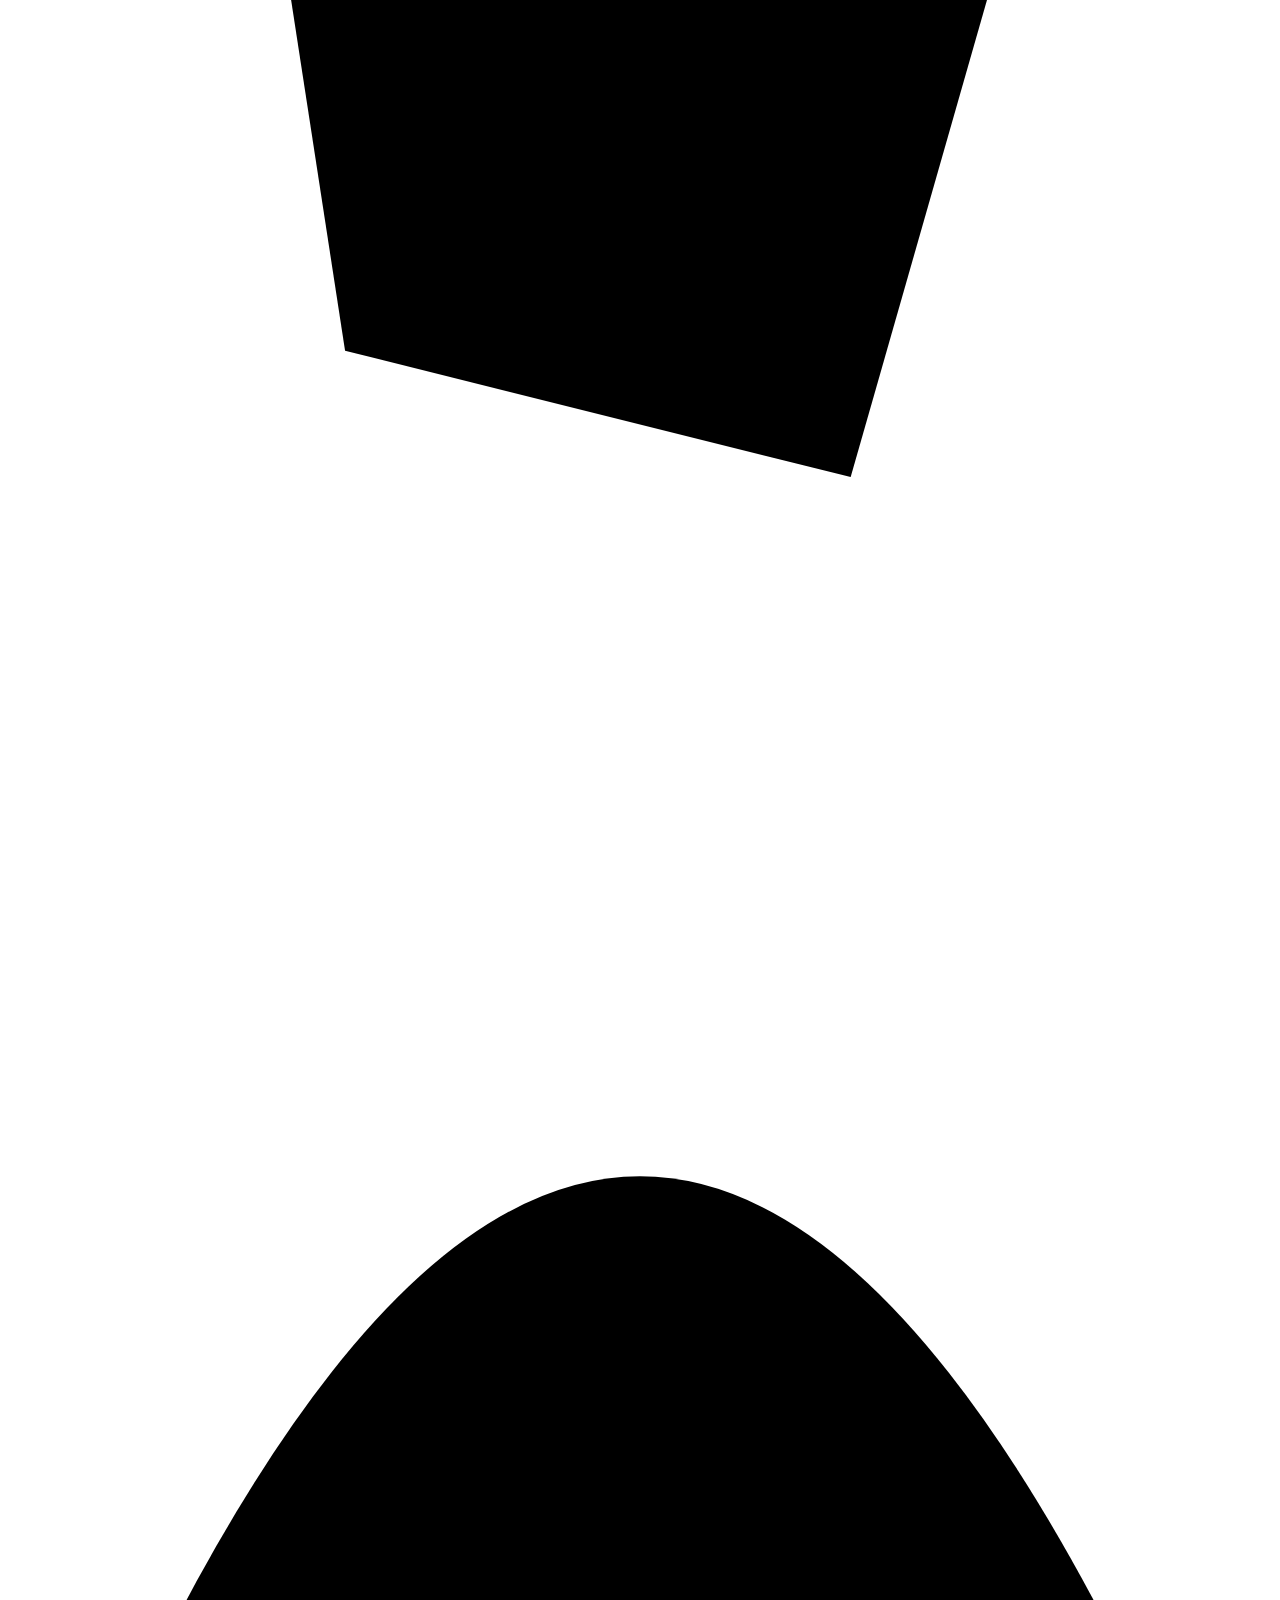
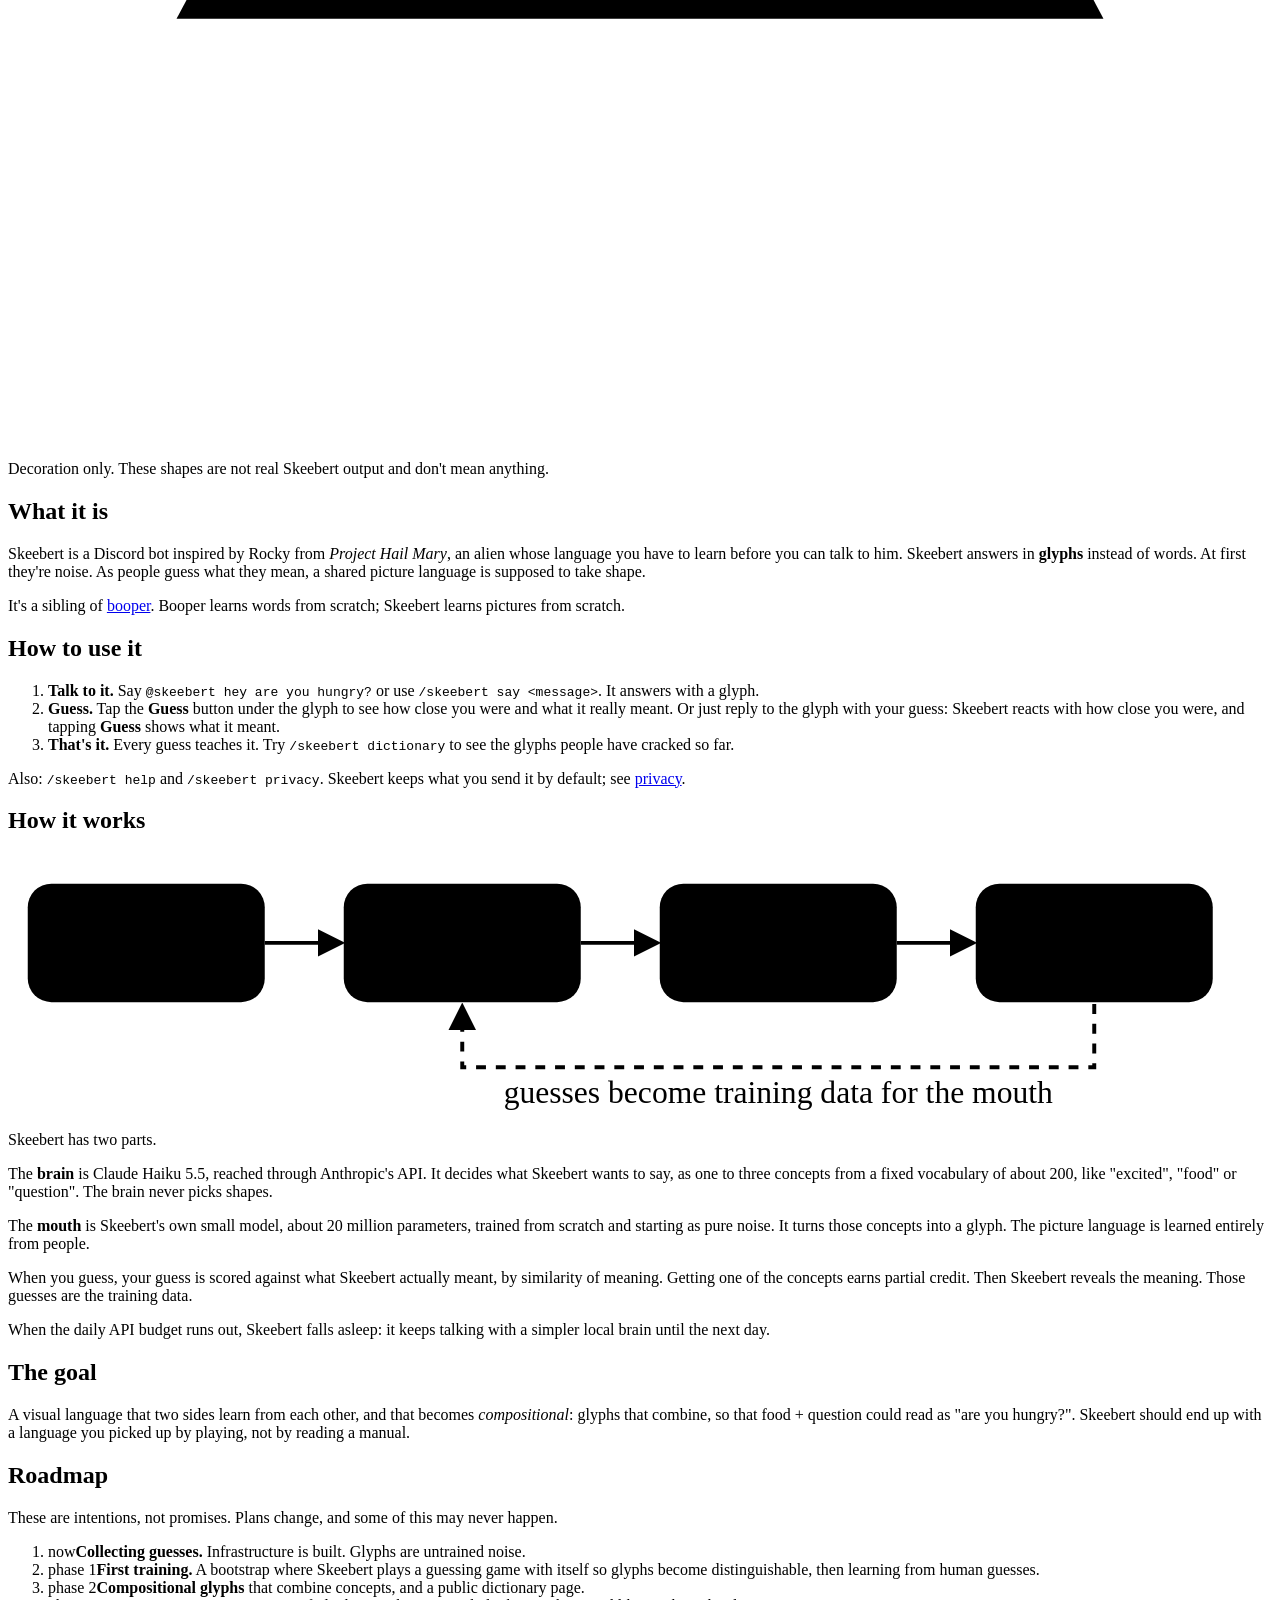
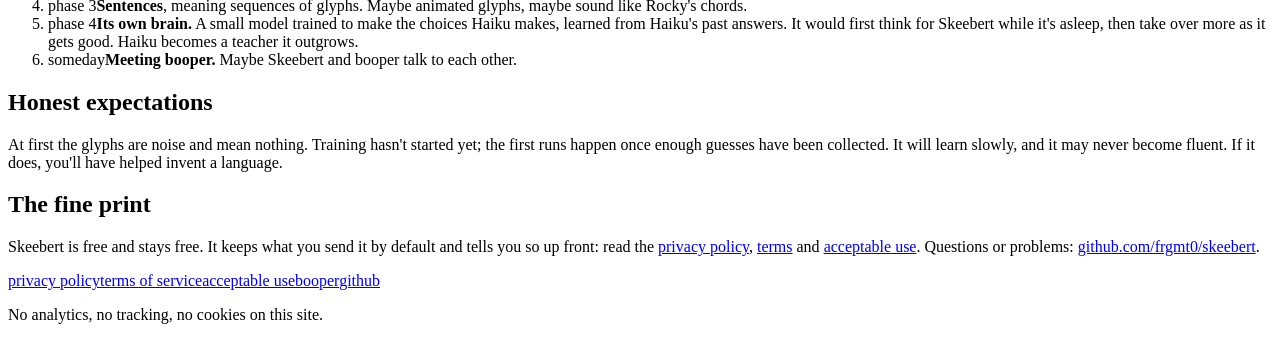
==== commit 5c73328a: "gave skeebert's brain a curious personality, updated roadmap" ====
--- a/site/public/index.html
+++ b/site/public/index.html
@@ -67,7 +67,8 @@
 <li><span class="tag">phase 1</span><strong>First training.</strong> A bootstrap where Skeebert plays a guessing game with itself so glyphs become distinguishable, then learning from human guesses.</li>
 <li><span class="tag">phase 2</span><strong>Compositional glyphs</strong> that combine concepts, and a public dictionary page.</li>
 <li><span class="tag">phase 3</span><strong>Sentences</strong>, meaning sequences of glyphs. Maybe animated glyphs, maybe sound like Rocky's chords.</li>
-<li><span class="tag">phase 4</span><strong>A homegrown brain.</strong> Booper as an optional brain, and Skeebert and booper talking to each other.</li>
+<li><span class="tag">phase 4</span><strong>Its own brain.</strong> A small model trained to make the choices Haiku makes, learned from Haiku's past answers. It would first think for Skeebert while it's asleep, then take over more as it gets good. Haiku becomes a teacher it outgrows.</li>
+<li><span class="tag">someday</span><strong>Meeting booper.</strong> Maybe Skeebert and booper talk to each other.</li>
 </ol>
 
 <h2>Honest expectations</h2>
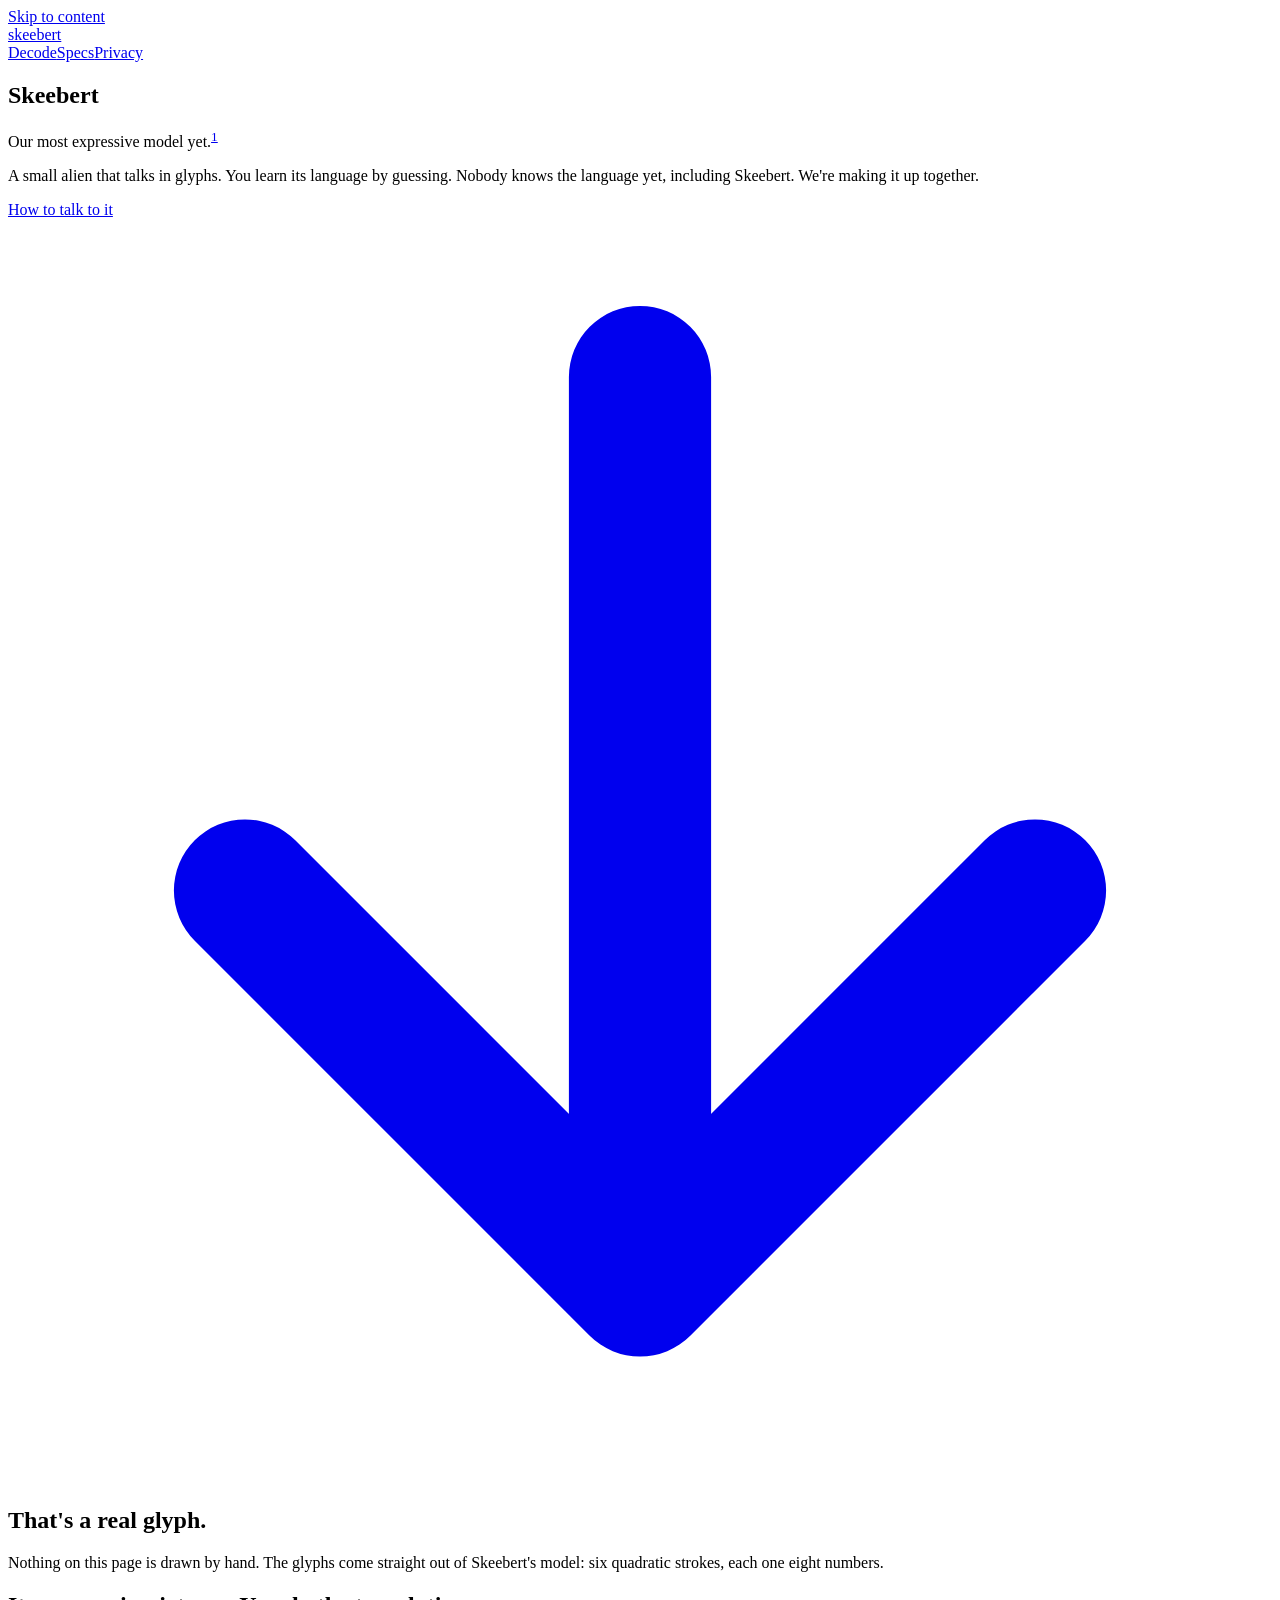
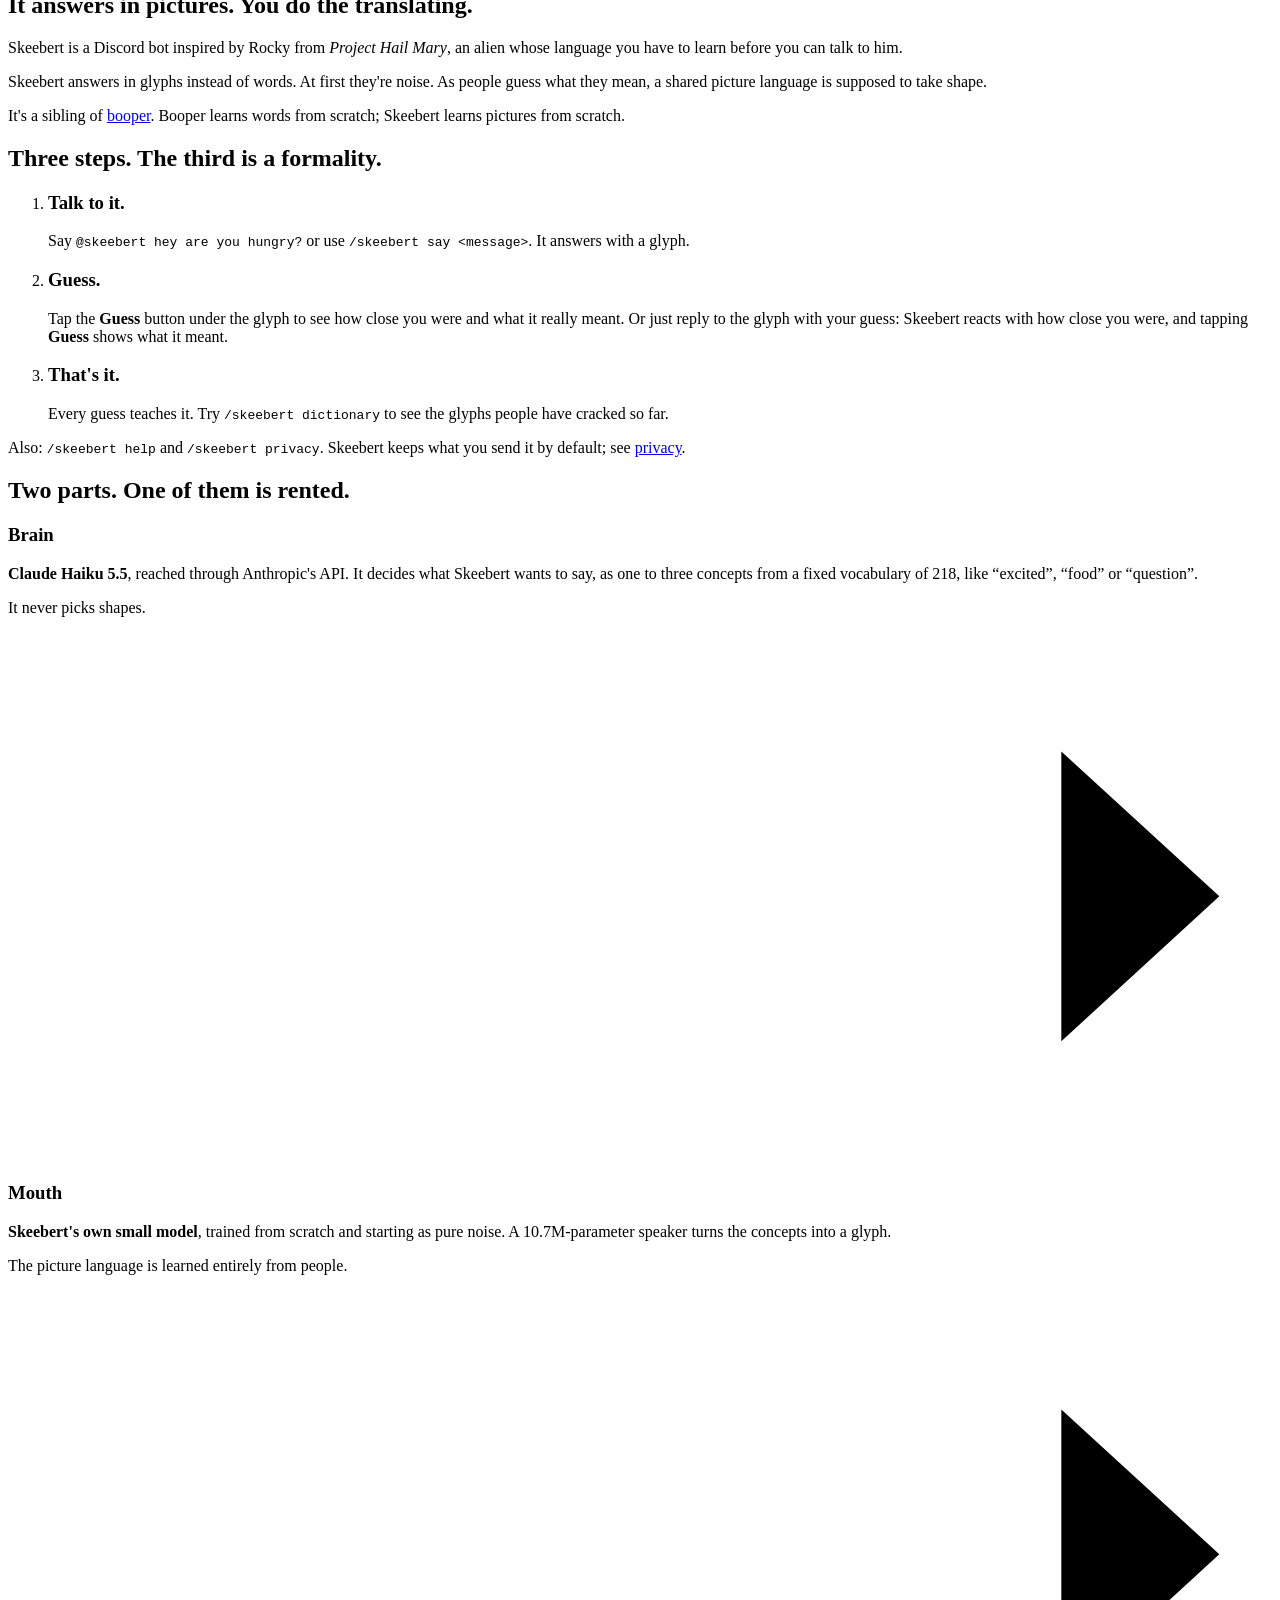
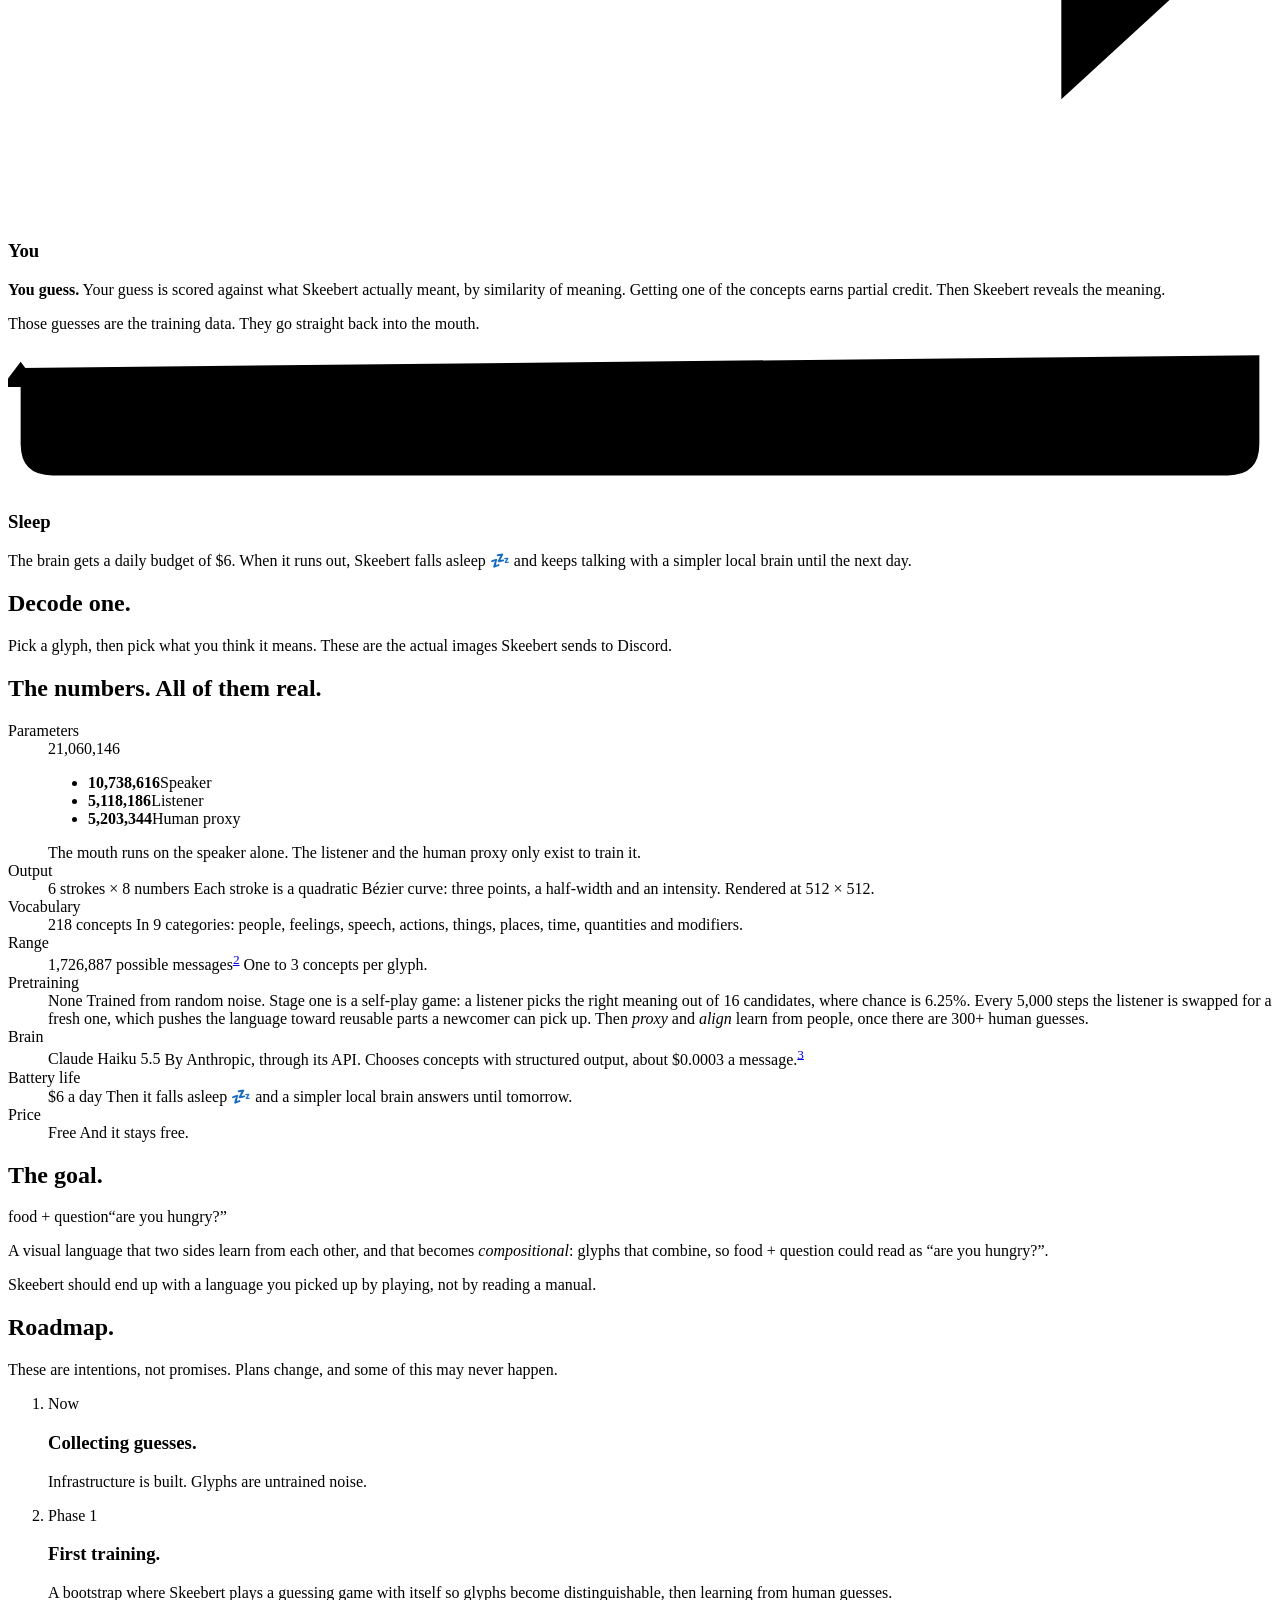
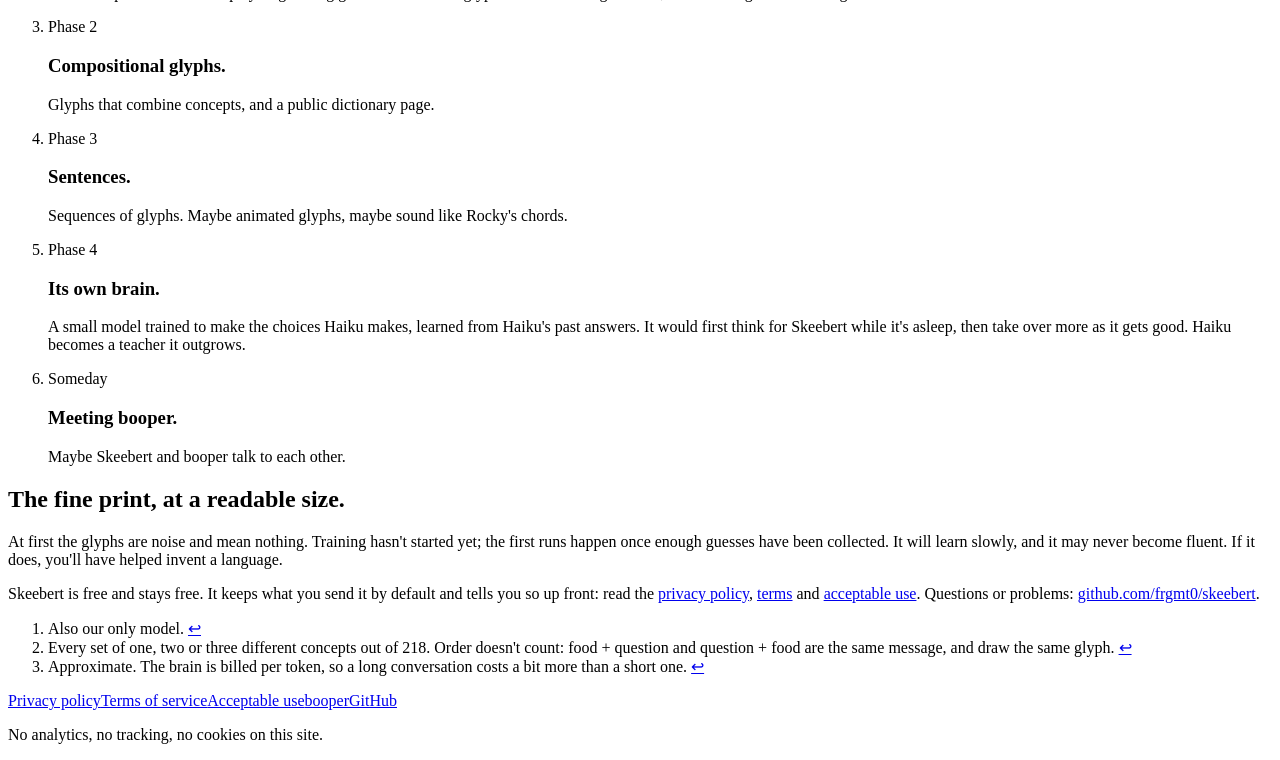
==== commit b5c69cb2: "redesigned site to feel like a flagship launch page" ====
--- a/site/public/index.html
+++ b/site/public/index.html
@@ -5,82 +5,248 @@
 <meta name="viewport" content="width=device-width, initial-scale=1">
 <title>skeebert</title>
 <meta name="description" content="Skeebert is a small alien that talks in glyphs. You learn its language by guessing.">
+<meta name="theme-color" content="#0e1018" media="(prefers-color-scheme: dark)">
+<meta name="theme-color" content="#eceef2" media="(prefers-color-scheme: light)">
+<link rel="preload" href="/fonts/bricolage-grotesque-latin.woff2" as="font" type="font/woff2" crossorigin>
+<link rel="preload" href="/glyphs/glyphs.json" as="fetch" type="application/json" crossorigin>
 <link rel="stylesheet" href="/style.css">
+<script src="/site.js" defer></script>
 </head>
 <body>
-<div class="wrap">
+<a class="skip" href="#main">Skip to content</a>
 <header class="top">
-<a class="brand" href="/"><svg class="glyph" width="28" height="28" viewBox="0 0 40 40" aria-hidden="true"><path d="M8 30 Q14 6 20 22 T33 9"/><circle cx="12" cy="31" r="1.5"/></svg>skeebert</a>
-<nav class="main" aria-label="Main">
-<a href="/" aria-current="page">home</a><a href="/privacy">privacy</a><a href="/terms">terms</a><a href="/aup">acceptable use</a>
+<div class="wrap">
+<a class="wordmark" href="/" aria-current="page">skeebert</a>
+<nav aria-label="Main">
+<a href="#decode">Decode</a><a href="#specs">Specs</a><a href="/privacy">Privacy</a>
 </nav>
+</div>
 </header>
-<main>
-<h1>A small alien that talks in glyphs.</h1>
-<p class="lead">Skeebert doesn't use words. It draws little stroke pictures, and you work out what they mean. Nobody knows the language yet, including Skeebert. We're making it up together.</p>
-<div class="hero" aria-hidden="true">
-<svg class="glyph" viewBox="0 0 60 60"><path d="M10 48 Q18 8 30 30 T50 12"/><path d="M14 20 L22 26"/></svg>
-<svg class="glyph" viewBox="0 0 60 60"><circle cx="30" cy="30" r="16"/><path d="M30 14 L30 4"/><path d="M22 34 Q30 42 38 34"/></svg>
-<svg class="glyph" viewBox="0 0 60 60"><path d="M12 14 L48 18 L40 46 L16 40 Z"/><path d="M26 28 L34 30"/></svg>
-<svg class="glyph" viewBox="0 0 60 60"><path d="M8 40 Q30 -2 52 40"/><path d="M20 44 L40 44"/><circle cx="30" cy="26" r="2"/></svg>
-</div>
-<p class="note">Decoration only. These shapes are not real Skeebert output and don't mean anything.</p>
-
-<h2>What it is</h2>
-<p>Skeebert is a Discord bot inspired by Rocky from <em>Project Hail Mary</em>, an alien whose language you have to learn before you can talk to him. Skeebert answers in <strong>glyphs</strong> instead of words. At first they're noise. As people guess what they mean, a shared picture language is supposed to take shape.</p>
-<p>It's a sibling of <a href="https://booper.frgmt.xyz">booper</a>. Booper learns words from scratch; Skeebert learns pictures from scratch.</p>
-
-<h2>How to use it</h2>
+
+<main id="main">
+
+<section class="hero" aria-labelledby="hero-title">
+<div class="wrap">
+<div class="hero-glyph" id="hero-glyph"></div>
+<h1 id="hero-title">Skeebert</h1>
+<p class="claim">Our most expressive model yet.<sup class="fn"><a href="#fn-1" id="ref-1" aria-label="Footnote 1">1</a></sup></p>
+<p class="lede">A small alien that talks in glyphs. You learn its language by guessing. Nobody knows the language yet, including Skeebert. We're making it up together.</p>
+<a class="go" href="#use">How to talk to it<svg viewBox="0 0 16 16" aria-hidden="true"><path d="M8 2v11M3 8.5 8 13.5l5-5" fill="none" stroke="currentColor" stroke-width="1.8" stroke-linecap="round" stroke-linejoin="round"/></svg></a>
+</div>
+</section>
+
+<section class="block real" aria-labelledby="real-title">
+<div class="wrap split">
+<div class="head" data-reveal>
+<h2 id="real-title">That's a real glyph.</h2>
+</div>
+<div class="body" data-reveal>
+<p class="big" id="real-copy">Nothing on this page is drawn by hand. The glyphs come straight out of Skeebert's model: six quadratic strokes, each one eight numbers.</p>
+<noscript><p class="muted">The drawing above, and the decoding game below, need JavaScript. The numbers further down don't.</p></noscript>
+</div>
+</div>
+</section>
+
+<section class="block" aria-labelledby="what-title">
+<div class="wrap split">
+<div class="head" data-reveal>
+<h2 id="what-title">It answers in pictures. You do the translating.</h2>
+</div>
+<div class="body" data-reveal>
+<p class="big">Skeebert is a Discord bot inspired by Rocky from <em>Project Hail Mary</em>, an alien whose language you have to learn before you can talk to him.</p>
+<p class="muted">Skeebert answers in glyphs instead of words. At first they're noise. As people guess what they mean, a shared picture language is supposed to take shape.</p>
+<p class="muted">It's a sibling of <a href="https://booper.frgmt.xyz">booper</a>. Booper learns words from scratch; Skeebert learns pictures from scratch.</p>
+</div>
+</div>
+</section>
+
+<section class="block" id="use" aria-labelledby="use-title">
+<div class="wrap split">
+<div class="head stick" data-reveal>
+<h2 id="use-title">Three steps. The third is a formality.</h2>
+</div>
+<div class="body" data-reveal>
 <ol class="steps">
-<li><strong>Talk to it.</strong> Say <code>@skeebert hey are you hungry?</code> or use <code>/skeebert say &lt;message&gt;</code>. It answers with a glyph.</li>
-<li><strong>Guess.</strong> Tap the <strong>Guess</strong> button under the glyph to see how close you were and what it really meant. Or just reply to the glyph with your guess: Skeebert reacts with how close you were, and tapping <strong>Guess</strong> shows what it meant.</li>
-<li><strong>That's it.</strong> Every guess teaches it. Try <code>/skeebert dictionary</code> to see the glyphs people have cracked so far.</li>
+<li><div><h3>Talk to it.</h3><p>Say <code>@skeebert hey are you hungry?</code> or use <code>/skeebert say &lt;message&gt;</code>. It answers with a glyph.</p></div></li>
+<li><div><h3>Guess.</h3><p>Tap the <strong>Guess</strong> button under the glyph to see how close you were and what it really meant. Or just reply to the glyph with your guess: Skeebert reacts with how close you were, and tapping <strong>Guess</strong> shows what it meant.</p></div></li>
+<li><div><h3>That's it.</h3><p>Every guess teaches it. Try <code>/skeebert dictionary</code> to see the glyphs people have cracked so far.</p></div></li>
 </ol>
-<p class="note">Also: <code>/skeebert help</code> and <code>/skeebert privacy</code>. Skeebert keeps what you send it by default; see <a href="/privacy">privacy</a>.</p>
-
-<h2>How it works</h2>
-<svg class="diagram" viewBox="0 0 640 130" role="img" aria-label="Diagram: you send a message, the brain picks one to three concepts, the mouth draws a glyph, you guess, and the guess becomes training data for the mouth.">
-<defs><marker id="ar" viewBox="0 0 10 10" refX="8" refY="5" markerWidth="7" markerHeight="7" orient="auto"><path d="M0 0 L10 5 L0 10 z" fill="currentColor"/></marker></defs>
-<g stroke="currentColor" stroke-width="2" fill="none" marker-end="url(#ar)">
-<path d="M130 45 L168 45"/><path d="M290 45 L328 45"/><path d="M450 45 L488 45"/>
-<path d="M550 76 L550 108 L230 108 L230 78" stroke-dasharray="5 5"/>
-</g>
-<rect class="box" x="10" y="15" width="120" height="60" rx="12"/><text x="70" y="50" text-anchor="middle">you</text>
-<rect class="box" x="170" y="15" width="120" height="60" rx="12"/><text x="230" y="40" text-anchor="middle">brain</text><text x="230" y="58" text-anchor="middle">picks concepts</text>
-<rect class="box" x="330" y="15" width="120" height="60" rx="12"/><text x="390" y="40" text-anchor="middle">mouth</text><text x="390" y="58" text-anchor="middle">draws a glyph</text>
-<rect class="box" x="490" y="15" width="120" height="60" rx="12"/><text x="550" y="40" text-anchor="middle">you guess</text><text x="550" y="58" text-anchor="middle">it reveals</text>
-<text x="390" y="126" text-anchor="middle">guesses become training data for the mouth</text>
-</svg>
-<p>Skeebert has two parts.</p>
-<p>The <strong>brain</strong> is Claude Haiku 5.5, reached through Anthropic's API. It decides what Skeebert wants to say, as one to three concepts from a fixed vocabulary of about 200, like "excited", "food" or "question". The brain never picks shapes.</p>
-<p>The <strong>mouth</strong> is Skeebert's own small model, about 20 million parameters, trained from scratch and starting as pure noise. It turns those concepts into a glyph. The picture language is learned entirely from people.</p>
-<p>When you guess, your guess is scored against what Skeebert actually meant, by similarity of meaning. Getting one of the concepts earns partial credit. Then Skeebert reveals the meaning. Those guesses are the training data.</p>
-<p>When the daily API budget runs out, Skeebert falls asleep: it keeps talking with a simpler local brain until the next day.</p>
-
-<h2>The goal</h2>
-<p>A visual language that two sides learn from each other, and that becomes <em>compositional</em>: glyphs that combine, so that food + question could read as "are you hungry?". Skeebert should end up with a language you picked up by playing, not by reading a manual.</p>
-
-<h2>Roadmap</h2>
-<p>These are intentions, not promises. Plans change, and some of this may never happen.</p>
+<p class="after-steps">Also: <code>/skeebert help</code> and <code>/skeebert privacy</code>. Skeebert keeps what you send it by default; see <a href="/privacy">privacy</a>.</p>
+</div>
+</div>
+</section>
+
+<section class="block" id="how" aria-labelledby="how-title">
+<div class="wrap">
+<h2 id="how-title" data-reveal>Two parts. One of them is rented.</h2>
+<div class="flow" data-reveal>
+<div class="stage">
+<h3>Brain</h3>
+<p><strong>Claude Haiku 5.5</strong>, reached through Anthropic's API. It decides what Skeebert wants to say, as one to three concepts from a fixed vocabulary of <span data-spec="n_concepts">218</span>, like “excited”, “food” or “question”.</p>
+<p>It never picks shapes.</p>
+</div>
+<svg class="arrow" viewBox="0 0 96 40" preserveAspectRatio="none" aria-hidden="true"><path d="M2 20H92M80 9l12 11-12 11"/></svg>
+<div class="stage">
+<h3>Mouth</h3>
+<p><strong>Skeebert's own small model</strong>, trained from scratch and starting as pure noise. A <span data-spec="speaker_short">10.7M</span>-parameter speaker turns the concepts into a glyph.</p>
+<p>The picture language is learned entirely from people.</p>
+</div>
+<svg class="arrow" viewBox="0 0 96 40" preserveAspectRatio="none" aria-hidden="true"><path d="M2 20H92M80 9l12 11-12 11"/></svg>
+<div class="stage">
+<h3>You</h3>
+<p><strong>You guess.</strong> Your guess is scored against what Skeebert actually meant, by similarity of meaning. Getting one of the concepts earns partial credit. Then Skeebert reveals the meaning.</p>
+<p>Those guesses are the training data. They go straight back into the mouth.</p>
+</div>
+<div class="loop" aria-hidden="true">
+<svg viewBox="0 0 400 44" preserveAspectRatio="none" aria-hidden="true"><path class="dash" d="M396 2V30Q396 40 386 40H14Q4 40 4 30V6"/><path class="tip" d="M-2 12 4 4 10 12"/></svg>
+</div>
+</div>
+<div class="split sleep" data-reveal>
+<div class="head"><h3 class="visually-hidden">Sleep</h3></div>
+<div class="body">
+<p class="big">The brain gets a daily budget of $6. When it runs out, Skeebert falls asleep 💤 and keeps talking with a simpler local brain until the next day.</p>
+</div>
+</div>
+</div>
+</section>
+
+<section class="block" id="decode" aria-labelledby="decode-title">
+<div class="wrap">
+<div class="split">
+<div class="head" data-reveal><h2 id="decode-title">Decode one.</h2></div>
+<div class="body" data-reveal>
+<p class="big" id="decode-intro">Pick a glyph, then pick what you think it means. These are the actual images Skeebert sends to Discord.</p>
+</div>
+</div>
+<div class="decode-ui" id="decode-ui" hidden>
+<div class="decode-stage"><img id="decode-img" alt="" width="768" height="768"></div>
+<div class="decode-panel">
+<h3 id="decode-q">What does this glyph mean?</h3>
+<ul class="options" id="decode-options" aria-labelledby="decode-q"></ul>
+<p class="result" id="decode-result" aria-live="polite"></p>
+<div class="decode-actions">
+<button class="btn" type="button" id="decode-next">Another glyph</button>
+<span class="tally" id="decode-tally" aria-live="polite"></span>
+</div>
+<p><a class="png-link" id="decode-png" href="#">Open the full 512 × 512 PNG</a></p>
+</div>
+<ul class="strip" id="decode-strip" aria-label="Choose a glyph"></ul>
+</div>
+</div>
+</section>
+
+<section class="block" id="specs" aria-labelledby="specs-title">
+<div class="wrap">
+<h2 id="specs-title" data-reveal>The numbers. All of them real.</h2>
+<dl class="specs">
+<div class="row" data-reveal>
+<dt>Parameters</dt>
+<dd><span class="v" data-spec="total">21,060,146</span>
+<ul class="parts">
+<li><b data-spec="speaker">10,738,616</b>Speaker</li>
+<li><b data-spec="listener">5,118,186</b>Listener</li>
+<li><b data-spec="proxy">5,203,344</b>Human proxy</li>
+</ul>
+<span class="d">The mouth runs on the speaker alone. The listener and the human proxy only exist to train it.</span></dd>
+</div>
+<div class="row" data-reveal>
+<dt>Output</dt>
+<dd><span class="v"><span data-spec="n_strokes">6</span> strokes × <span data-spec="params_per_stroke">8</span> numbers</span>
+<span class="d">Each stroke is a quadratic Bézier curve: three points, a half-width and an intensity. Rendered at 512 × 512.</span></dd>
+</div>
+<div class="row" data-reveal>
+<dt>Vocabulary</dt>
+<dd><span class="v"><span data-spec="n_concepts">218</span> concepts</span>
+<span class="d">In <span data-spec="n_categories">9</span> categories: people, feelings, speech, actions, things, places, time, quantities and modifiers.</span></dd>
+</div>
+<div class="row" data-reveal>
+<dt>Range</dt>
+<dd><span class="v"><span data-spec="possible_messages">1,726,887</span> possible messages<sup class="fn"><a href="#fn-2" id="ref-2" aria-label="Footnote 2">2</a></sup></span>
+<span class="d">One to <span data-spec="max_atoms">3</span> concepts per glyph.</span></dd>
+</div>
+<div class="row" data-reveal>
+<dt>Pretraining</dt>
+<dd><span class="v">None</span>
+<span class="d">Trained from random noise. Stage one is a self-play game: a listener picks the right meaning out of 16 candidates, where chance is 6.25%. Every 5,000 steps the listener is swapped for a fresh one, which pushes the language toward reusable parts a newcomer can pick up. Then <em>proxy</em> and <em>align</em> learn from people, once there are 300+ human guesses.</span></dd>
+</div>
+<div class="row" data-reveal>
+<dt>Brain</dt>
+<dd><span class="v">Claude Haiku 5.5</span>
+<span class="d">By Anthropic, through its API. Chooses concepts with structured output, about $0.0003 a message.<sup class="fn"><a href="#fn-3" id="ref-3" aria-label="Footnote 3">3</a></sup></span></dd>
+</div>
+<div class="row" data-reveal>
+<dt>Battery life</dt>
+<dd><span class="v">$6 a day</span>
+<span class="d">Then it falls asleep 💤 and a simpler local brain answers until tomorrow.</span></dd>
+</div>
+<div class="row" data-reveal>
+<dt>Price</dt>
+<dd><span class="v">Free</span>
+<span class="d">And it stays free.</span></dd>
+</div>
+</dl>
+</div>
+</section>
+
+<section class="block" id="goal" aria-labelledby="goal-title">
+<div class="wrap">
+<h2 id="goal-title" data-reveal>The goal.</h2>
+<p class="equation" data-reveal aria-label="food plus question could read as: are you hungry?">food <span class="op">+</span> question<span class="q">“are you hungry?”</span></p>
+<div class="split goal-copy" data-reveal>
+<div class="head"></div>
+<div class="body">
+<p class="big">A visual language that two sides learn from each other, and that becomes <em>compositional</em>: glyphs that combine, so food + question could read as “are you hungry?”.</p>
+<p class="muted">Skeebert should end up with a language you picked up by playing, not by reading a manual.</p>
+</div>
+</div>
+</div>
+</section>
+
+<section class="block" id="roadmap" aria-labelledby="roadmap-title">
+<div class="wrap split">
+<div class="head stick" data-reveal>
+<h2 id="roadmap-title">Roadmap.</h2>
+<p class="muted">These are intentions, not promises. Plans change, and some of this may never happen.</p>
+</div>
+<div class="body" data-reveal>
 <ol class="roadmap">
-<li class="now"><span class="tag">now</span><strong>Collecting guesses.</strong> Infrastructure is built. Glyphs are untrained noise.</li>
-<li><span class="tag">phase 1</span><strong>First training.</strong> A bootstrap where Skeebert plays a guessing game with itself so glyphs become distinguishable, then learning from human guesses.</li>
-<li><span class="tag">phase 2</span><strong>Compositional glyphs</strong> that combine concepts, and a public dictionary page.</li>
-<li><span class="tag">phase 3</span><strong>Sentences</strong>, meaning sequences of glyphs. Maybe animated glyphs, maybe sound like Rocky's chords.</li>
-<li><span class="tag">phase 4</span><strong>Its own brain.</strong> A small model trained to make the choices Haiku makes, learned from Haiku's past answers. It would first think for Skeebert while it's asleep, then take over more as it gets good. Haiku becomes a teacher it outgrows.</li>
-<li><span class="tag">someday</span><strong>Meeting booper.</strong> Maybe Skeebert and booper talk to each other.</li>
+<li class="now"><span class="when">Now</span><div><h3>Collecting guesses.</h3><p>Infrastructure is built. Glyphs are untrained noise.</p></div></li>
+<li><span class="when">Phase 1</span><div><h3>First training.</h3><p>A bootstrap where Skeebert plays a guessing game with itself so glyphs become distinguishable, then learning from human guesses.</p></div></li>
+<li><span class="when">Phase 2</span><div><h3>Compositional glyphs.</h3><p>Glyphs that combine concepts, and a public dictionary page.</p></div></li>
+<li><span class="when">Phase 3</span><div><h3>Sentences.</h3><p>Sequences of glyphs. Maybe animated glyphs, maybe sound like Rocky's chords.</p></div></li>
+<li><span class="when">Phase 4</span><div><h3>Its own brain.</h3><p>A small model trained to make the choices Haiku makes, learned from Haiku's past answers. It would first think for Skeebert while it's asleep, then take over more as it gets good. Haiku becomes a teacher it outgrows.</p></div></li>
+<li><span class="when">Someday</span><div><h3>Meeting booper.</h3><p>Maybe Skeebert and booper talk to each other.</p></div></li>
 </ol>
-
-<h2>Honest expectations</h2>
-<p>At first the glyphs are noise and mean nothing. Training hasn't started yet; the first runs happen once enough guesses have been collected. It will learn slowly, and it may never become fluent. If it does, you'll have helped invent a language.</p>
-
-<h2>The fine print</h2>
+</div>
+</div>
+</section>
+
+<section class="block fine" id="fine-print" aria-labelledby="fine-title">
+<div class="wrap split">
+<div class="head" data-reveal>
+<h2 id="fine-title">The fine print, at a readable size.</h2>
+</div>
+<div class="body" data-reveal>
+<p class="big">At first the glyphs are noise and mean nothing. Training hasn't started yet; the first runs happen once enough guesses have been collected. It will learn slowly, and it may never become fluent. If it does, you'll have helped invent a language.</p>
 <p>Skeebert is free and stays free. It keeps what you send it by default and tells you so up front: read the <a href="/privacy">privacy policy</a>, <a href="/terms">terms</a> and <a href="/aup">acceptable use</a>. Questions or problems: <a href="https://github.com/frgmt0/skeebert">github.com/frgmt0/skeebert</a>.</p>
+<ol class="footnotes">
+<li id="fn-1">Also our only model. <a class="back" href="#ref-1" aria-label="Back to footnote 1 reference">↩&#xFE0E;</a></li>
+<li id="fn-2">Every set of one, two or three different concepts out of <span data-spec="n_concepts">218</span>. Order doesn't count: food + question and question + food are the same message, and draw the same glyph. <a class="back" href="#ref-2" aria-label="Back to footnote 2 reference">↩&#xFE0E;</a></li>
+<li id="fn-3">Approximate. The brain is billed per token, so a long conversation costs a bit more than a short one. <a class="back" href="#ref-3" aria-label="Back to footnote 3 reference">↩&#xFE0E;</a></li>
+</ol>
+</div>
+</div>
+</section>
+
 </main>
-<footer>
-<a href="/privacy">privacy policy</a><a href="/terms">terms of service</a><a href="/aup">acceptable use</a><a href="https://booper.frgmt.xyz">booper</a><a href="https://github.com/frgmt0/skeebert">github</a>
+
+<footer class="foot">
+<div class="wrap">
+<nav aria-label="Footer">
+<a href="/privacy">Privacy policy</a><a href="/terms">Terms of service</a><a href="/aup">Acceptable use</a><a href="https://booper.frgmt.xyz">booper</a><a href="https://github.com/frgmt0/skeebert">GitHub</a>
+</nav>
 <p>No analytics, no tracking, no cookies on this site.</p>
+</div>
 </footer>
-</div>
 </body>
 </html>
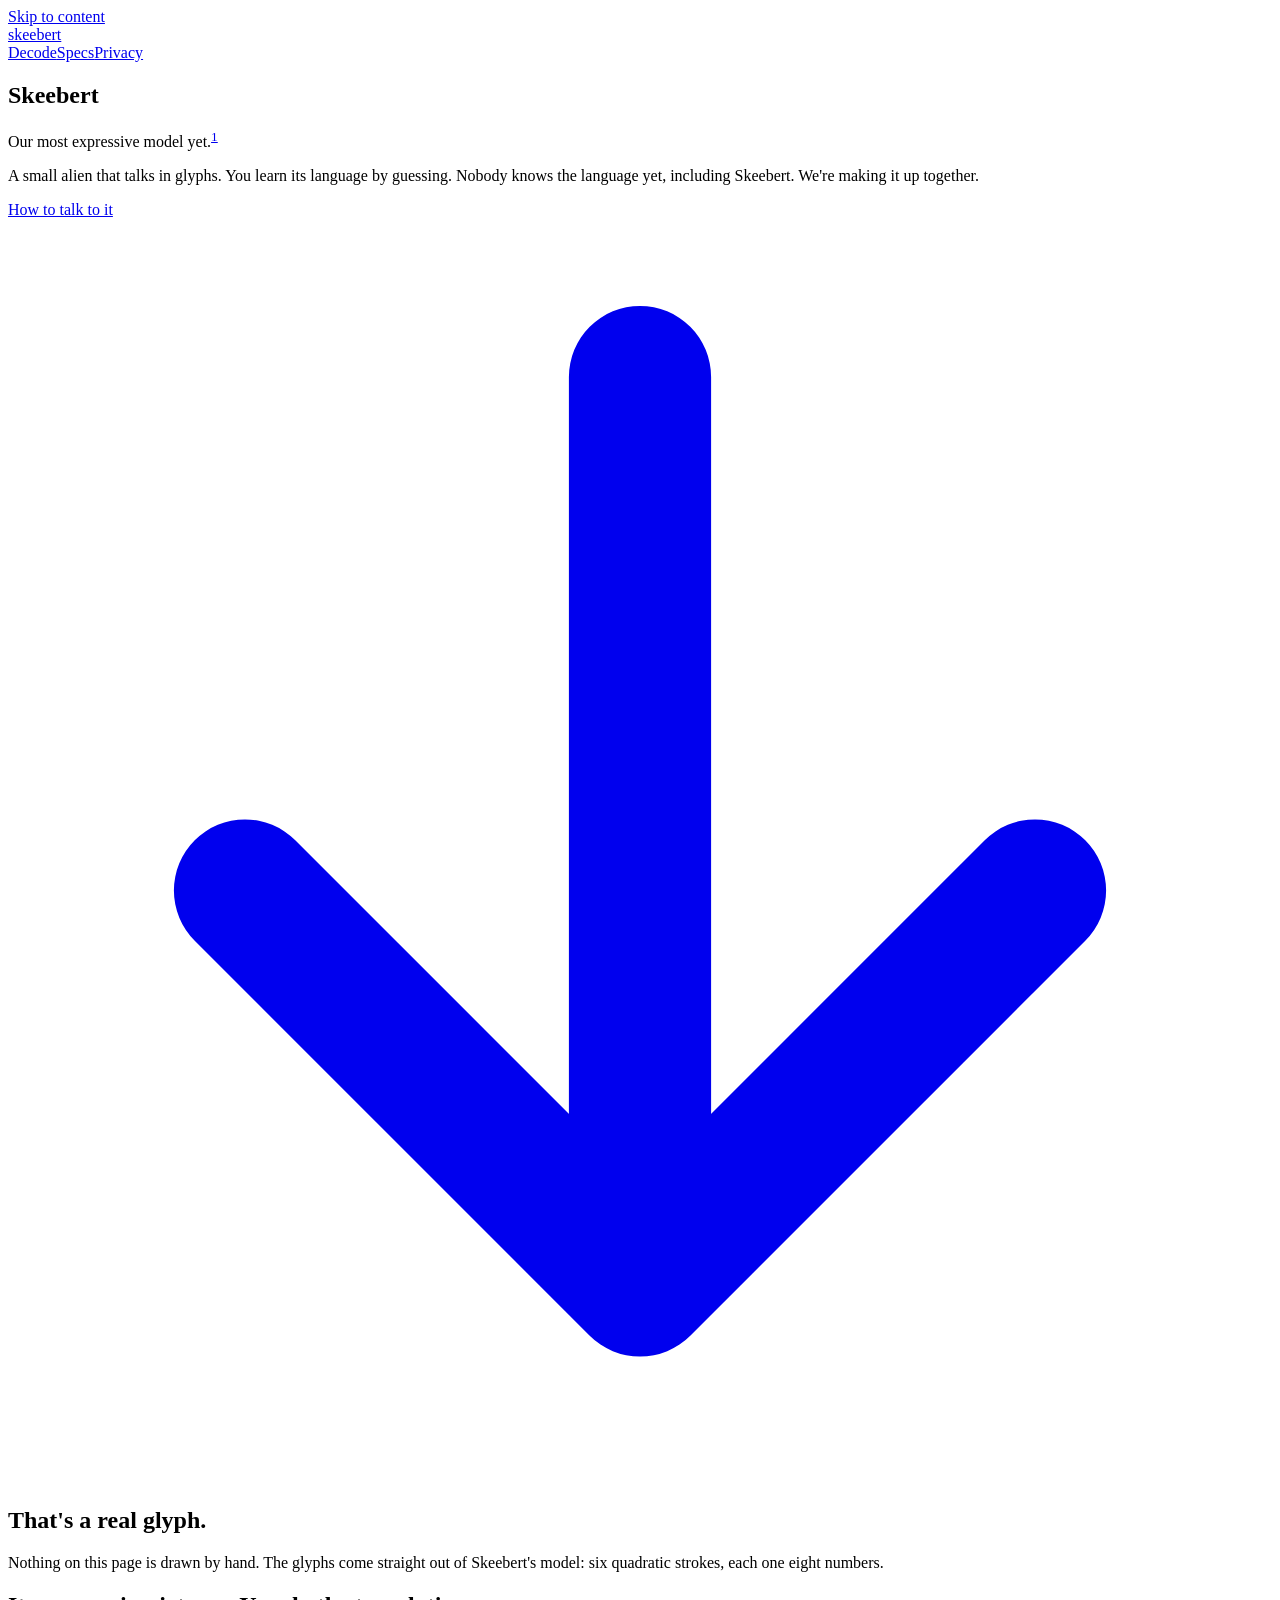
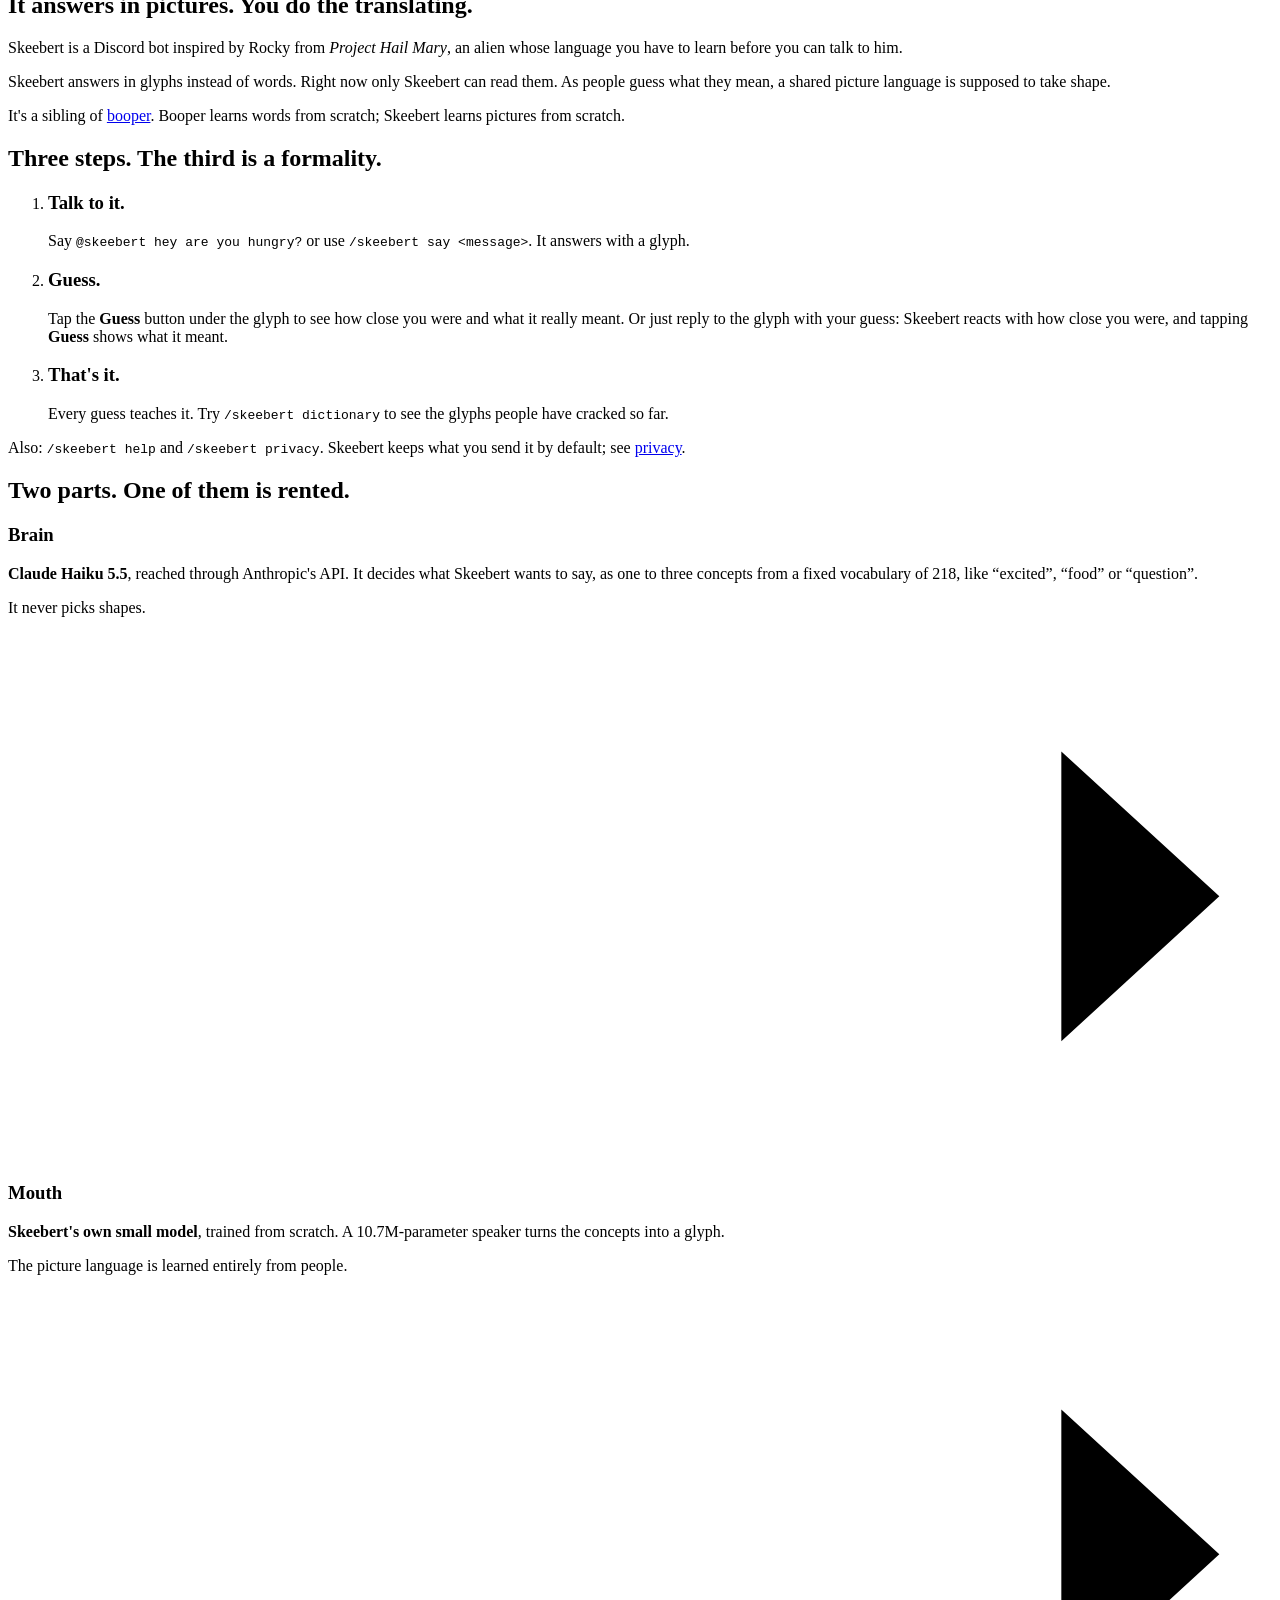
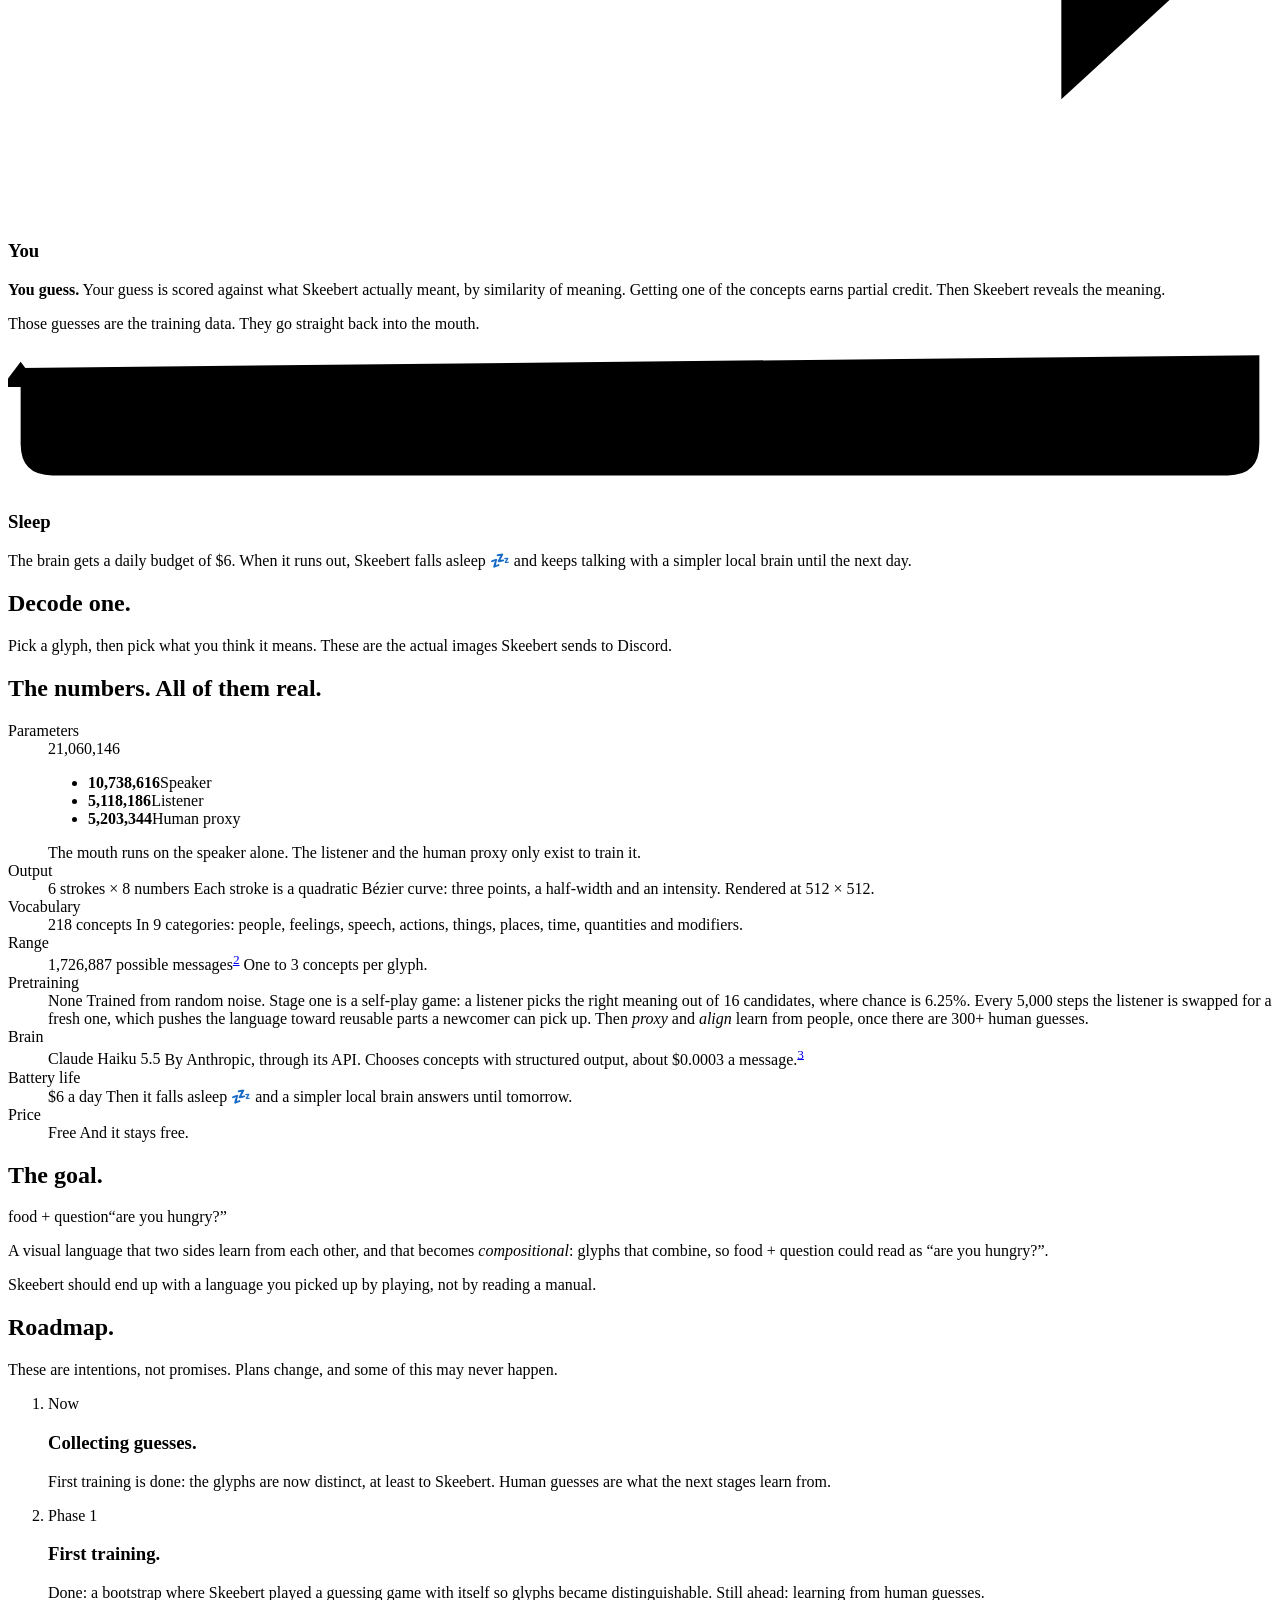
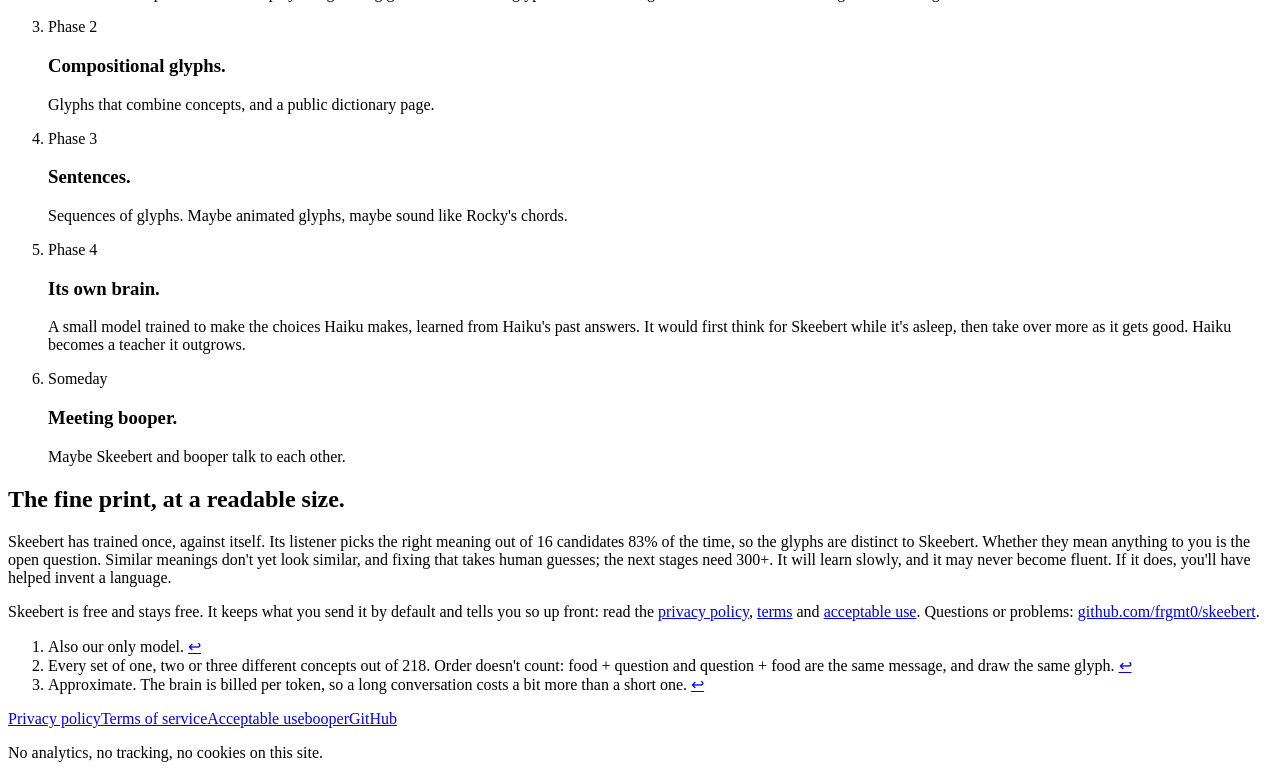
==== commit 420f139a: "promoted first trained glyphs on site, updated copy" ====
--- a/site/public/index.html
+++ b/site/public/index.html
@@ -54,7 +54,7 @@
 </div>
 <div class="body" data-reveal>
 <p class="big">Skeebert is a Discord bot inspired by Rocky from <em>Project Hail Mary</em>, an alien whose language you have to learn before you can talk to him.</p>
-<p class="muted">Skeebert answers in glyphs instead of words. At first they're noise. As people guess what they mean, a shared picture language is supposed to take shape.</p>
+<p class="muted">Skeebert answers in glyphs instead of words. Right now only Skeebert can read them. As people guess what they mean, a shared picture language is supposed to take shape.</p>
 <p class="muted">It's a sibling of <a href="https://booper.frgmt.xyz">booper</a>. Booper learns words from scratch; Skeebert learns pictures from scratch.</p>
 </div>
 </div>
@@ -88,7 +88,7 @@
 <svg class="arrow" viewBox="0 0 96 40" preserveAspectRatio="none" aria-hidden="true"><path d="M2 20H92M80 9l12 11-12 11"/></svg>
 <div class="stage">
 <h3>Mouth</h3>
-<p><strong>Skeebert's own small model</strong>, trained from scratch and starting as pure noise. A <span data-spec="speaker_short">10.7M</span>-parameter speaker turns the concepts into a glyph.</p>
+<p><strong>Skeebert's own small model</strong>, trained from scratch. A <span data-spec="speaker_short">10.7M</span>-parameter speaker turns the concepts into a glyph.</p>
 <p>The picture language is learned entirely from people.</p>
 </div>
 <svg class="arrow" viewBox="0 0 96 40" preserveAspectRatio="none" aria-hidden="true"><path d="M2 20H92M80 9l12 11-12 11"/></svg>
@@ -210,8 +210,8 @@
 </div>
 <div class="body" data-reveal>
 <ol class="roadmap">
-<li class="now"><span class="when">Now</span><div><h3>Collecting guesses.</h3><p>Infrastructure is built. Glyphs are untrained noise.</p></div></li>
-<li><span class="when">Phase 1</span><div><h3>First training.</h3><p>A bootstrap where Skeebert plays a guessing game with itself so glyphs become distinguishable, then learning from human guesses.</p></div></li>
+<li class="now"><span class="when">Now</span><div><h3>Collecting guesses.</h3><p>First training is done: the glyphs are now distinct, at least to Skeebert. Human guesses are what the next stages learn from.</p></div></li>
+<li><span class="when">Phase 1</span><div><h3>First training.</h3><p>Done: a bootstrap where Skeebert played a guessing game with itself so glyphs became distinguishable. Still ahead: learning from human guesses.</p></div></li>
 <li><span class="when">Phase 2</span><div><h3>Compositional glyphs.</h3><p>Glyphs that combine concepts, and a public dictionary page.</p></div></li>
 <li><span class="when">Phase 3</span><div><h3>Sentences.</h3><p>Sequences of glyphs. Maybe animated glyphs, maybe sound like Rocky's chords.</p></div></li>
 <li><span class="when">Phase 4</span><div><h3>Its own brain.</h3><p>A small model trained to make the choices Haiku makes, learned from Haiku's past answers. It would first think for Skeebert while it's asleep, then take over more as it gets good. Haiku becomes a teacher it outgrows.</p></div></li>
@@ -227,7 +227,7 @@
 <h2 id="fine-title">The fine print, at a readable size.</h2>
 </div>
 <div class="body" data-reveal>
-<p class="big">At first the glyphs are noise and mean nothing. Training hasn't started yet; the first runs happen once enough guesses have been collected. It will learn slowly, and it may never become fluent. If it does, you'll have helped invent a language.</p>
+<p class="big">Skeebert has trained once, against itself. Its listener picks the right meaning out of 16 candidates 83% of the time, so the glyphs are distinct to Skeebert. Whether they mean anything to you is the open question. Similar meanings don't yet look similar, and fixing that takes human guesses; the next stages need 300+. It will learn slowly, and it may never become fluent. If it does, you'll have helped invent a language.</p>
 <p>Skeebert is free and stays free. It keeps what you send it by default and tells you so up front: read the <a href="/privacy">privacy policy</a>, <a href="/terms">terms</a> and <a href="/aup">acceptable use</a>. Questions or problems: <a href="https://github.com/frgmt0/skeebert">github.com/frgmt0/skeebert</a>.</p>
 <ol class="footnotes">
 <li id="fn-1">Also our only model. <a class="back" href="#ref-1" aria-label="Back to footnote 1 reference">↩&#xFE0E;</a></li>
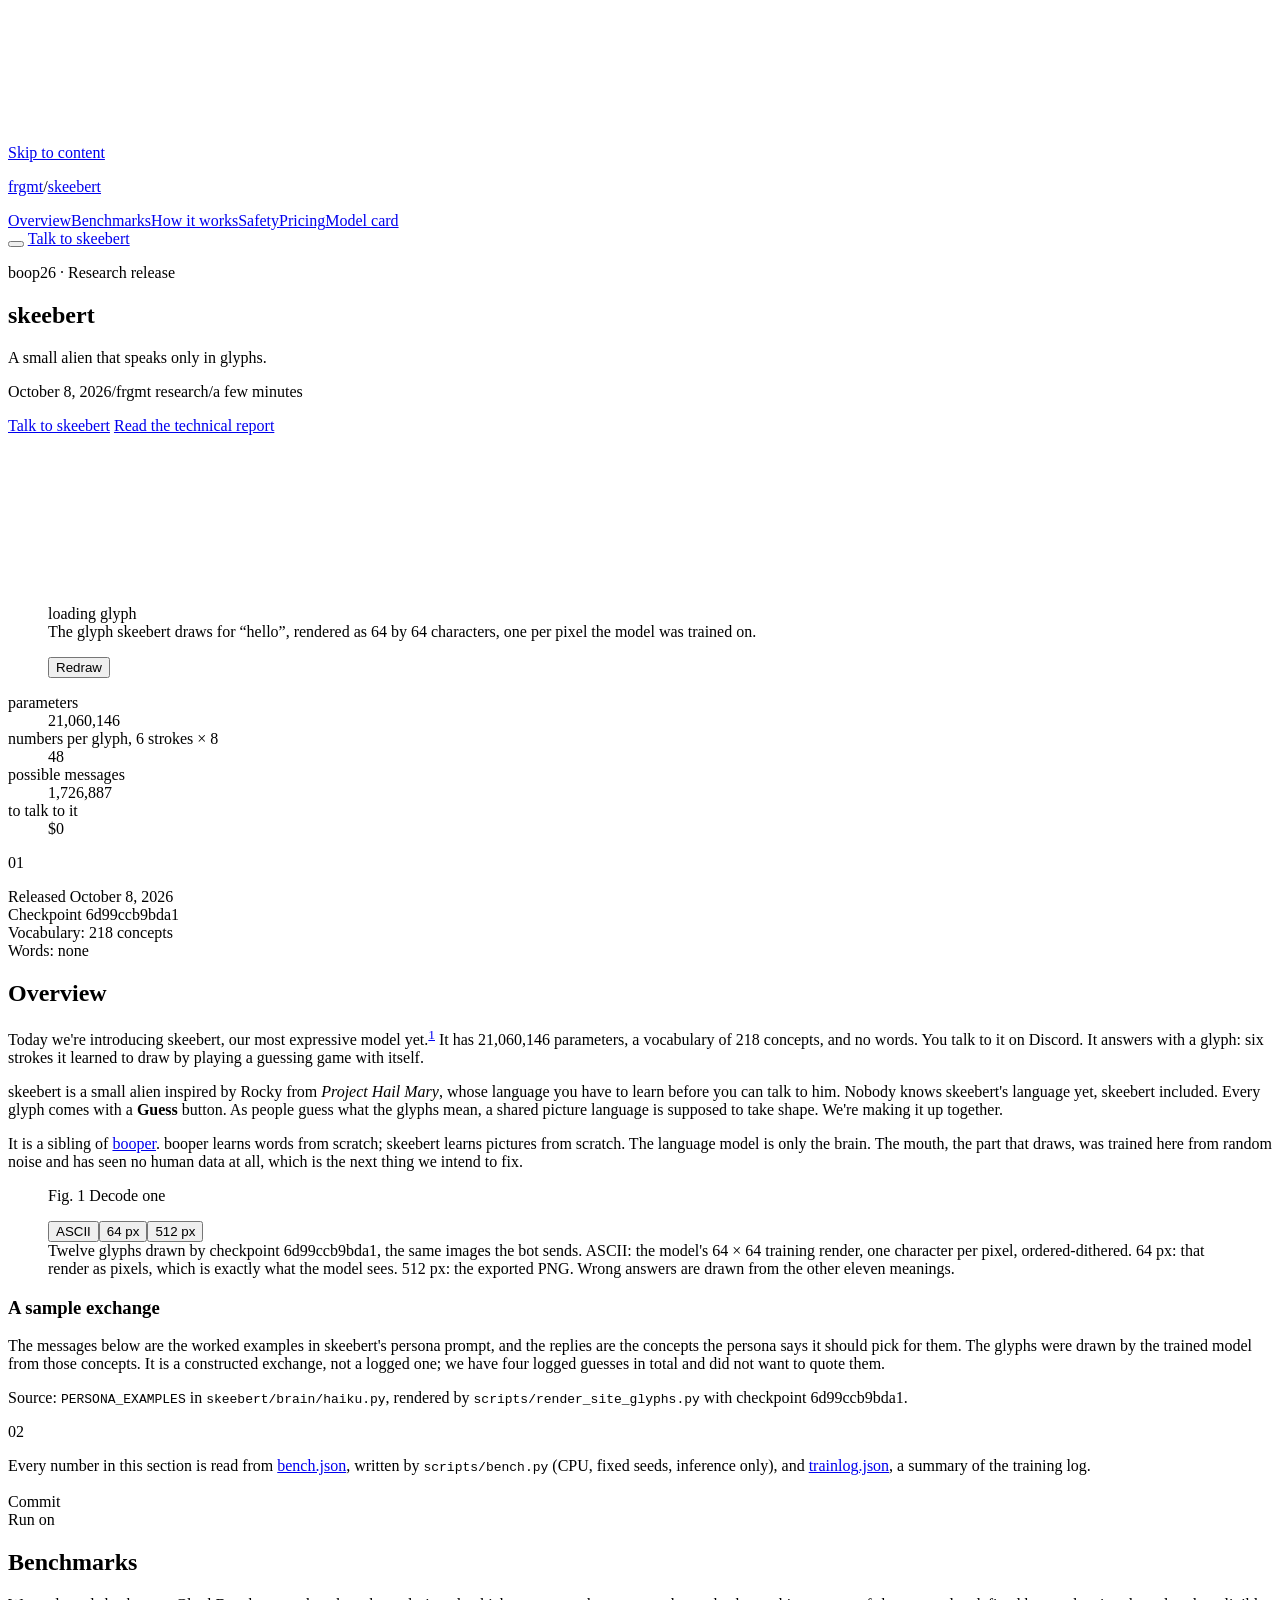
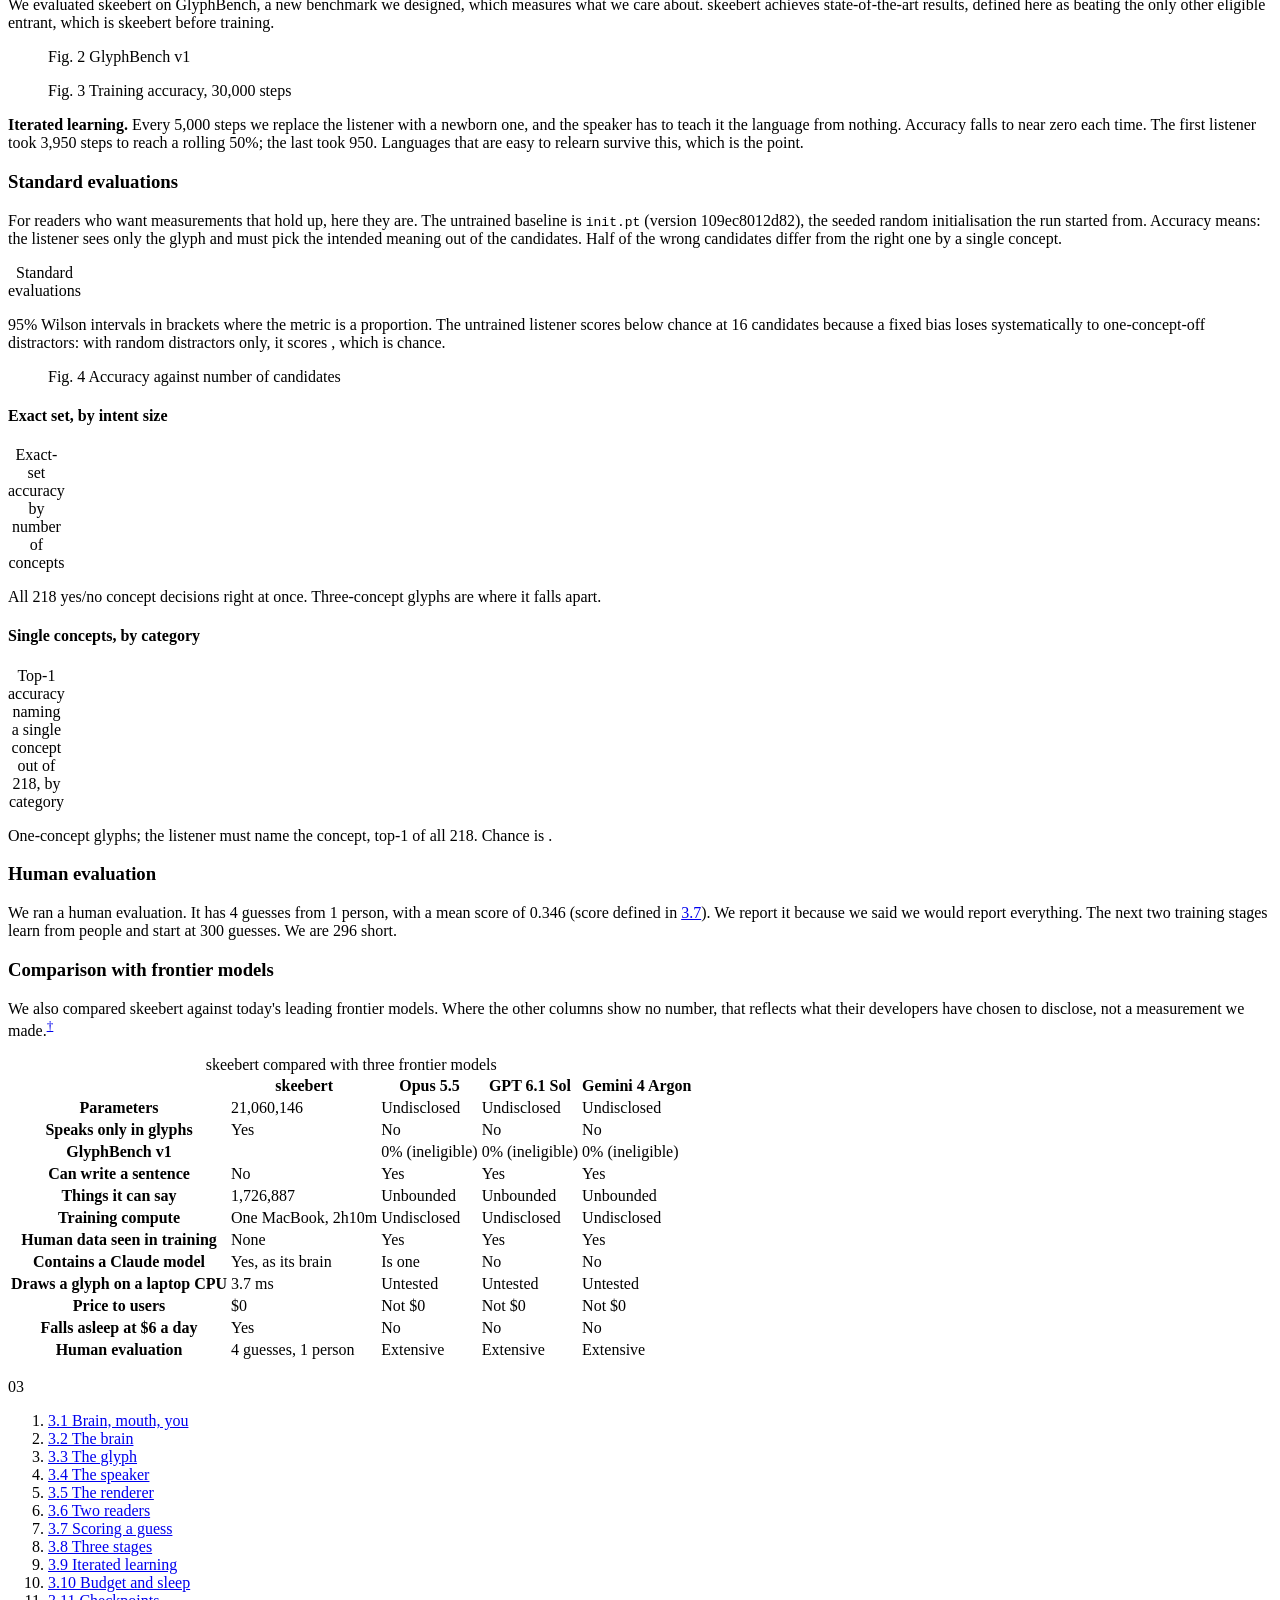
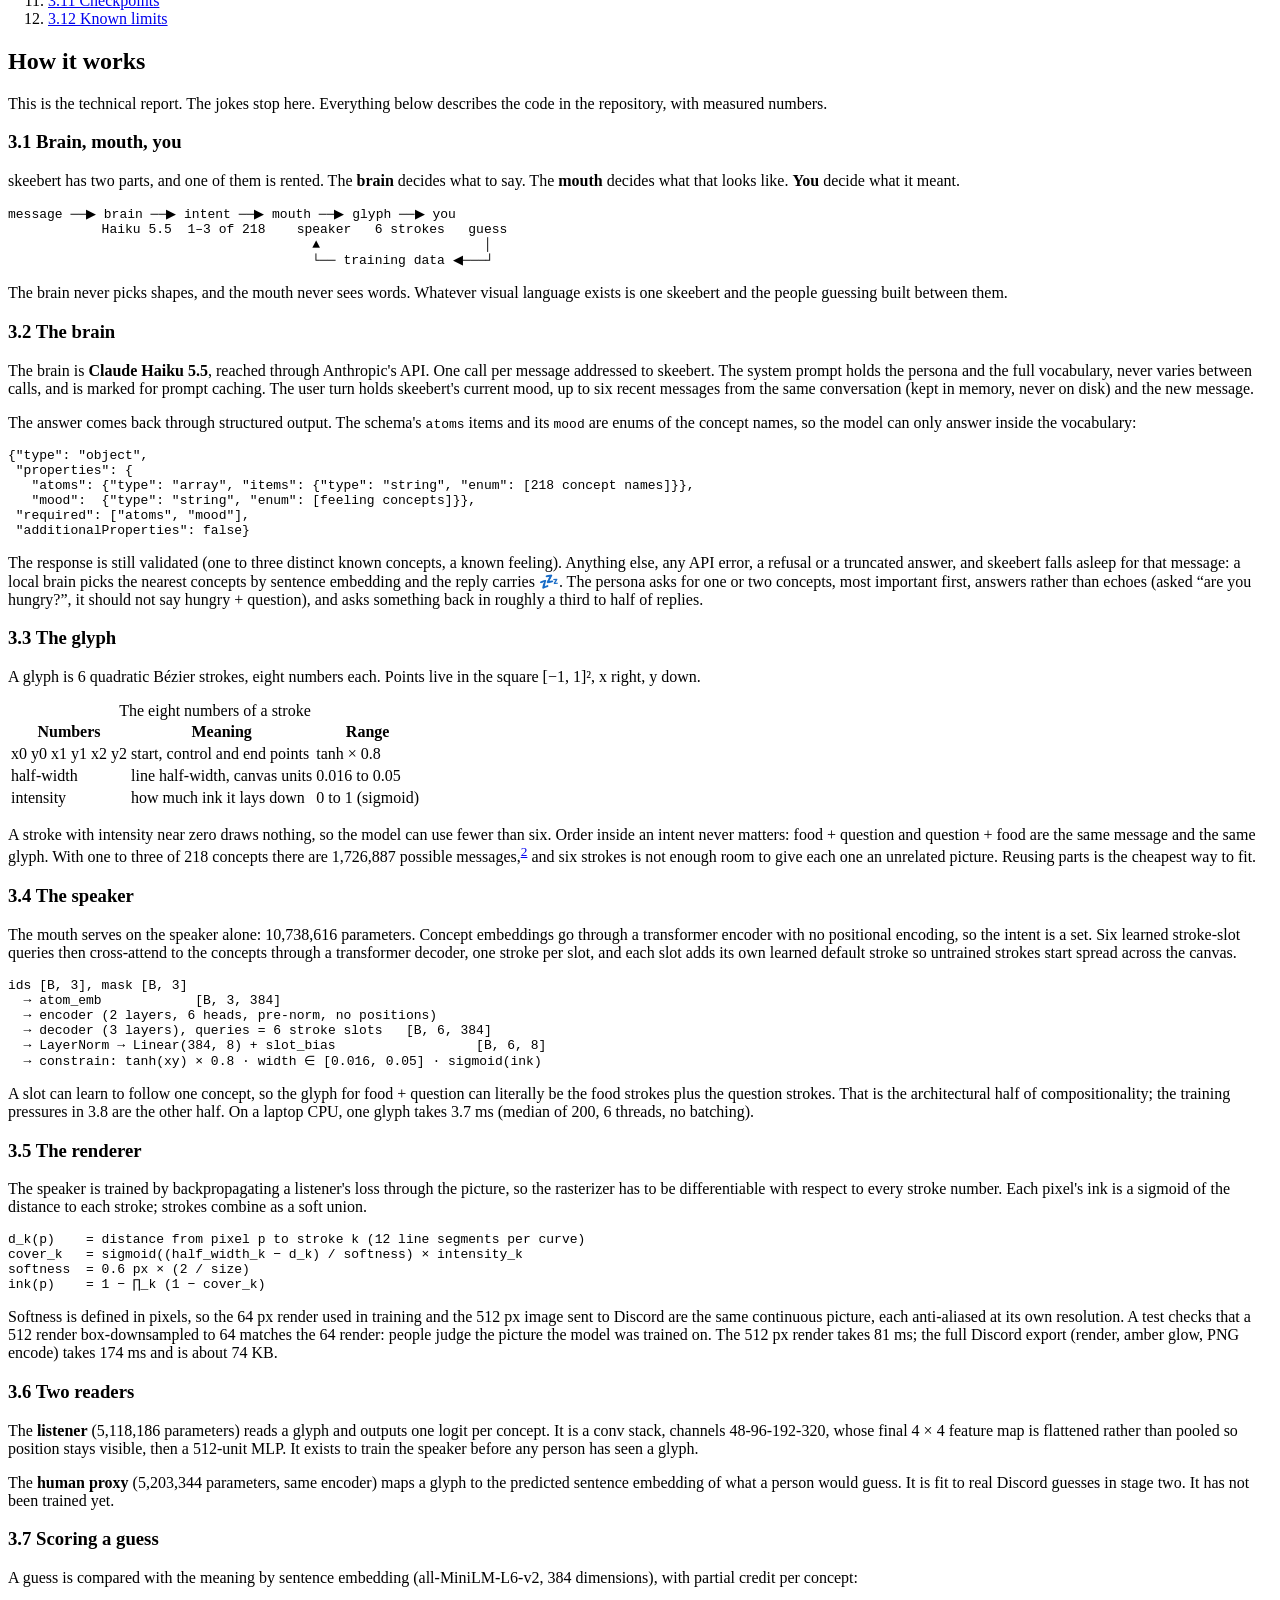
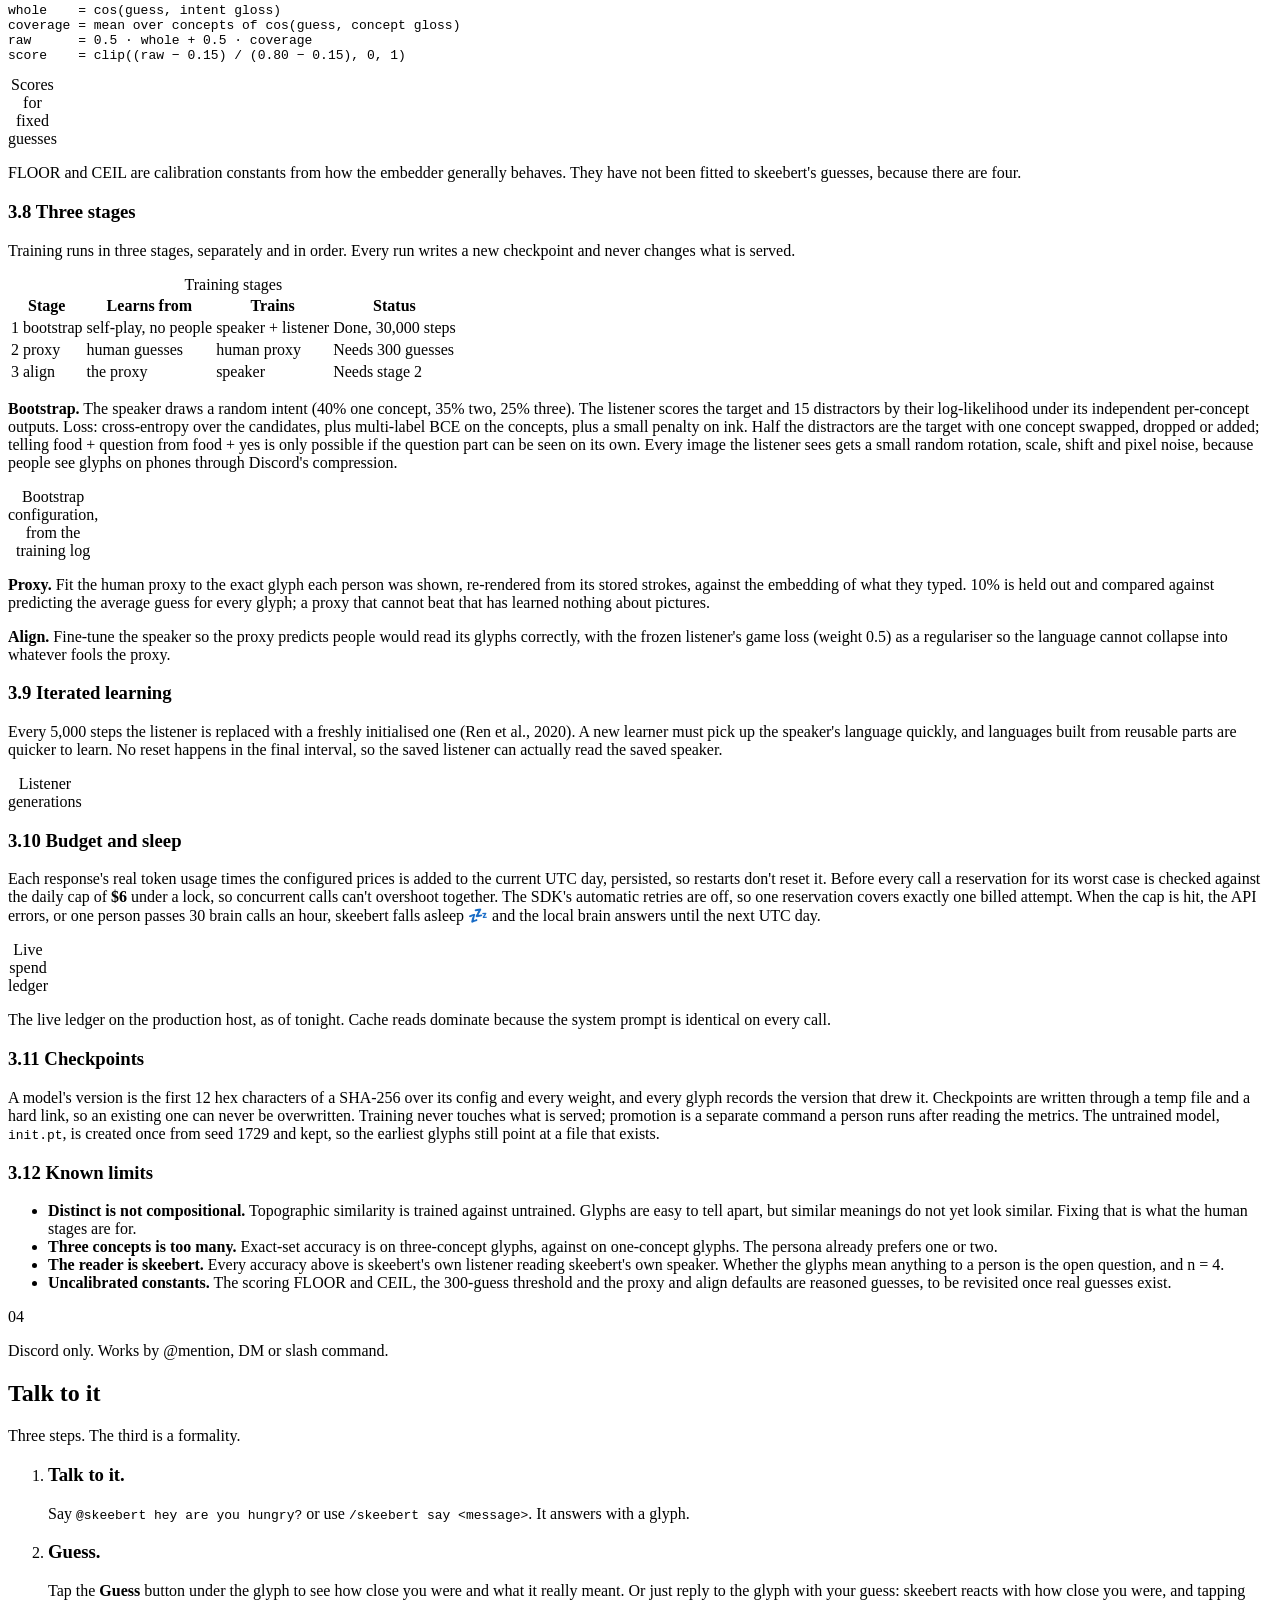
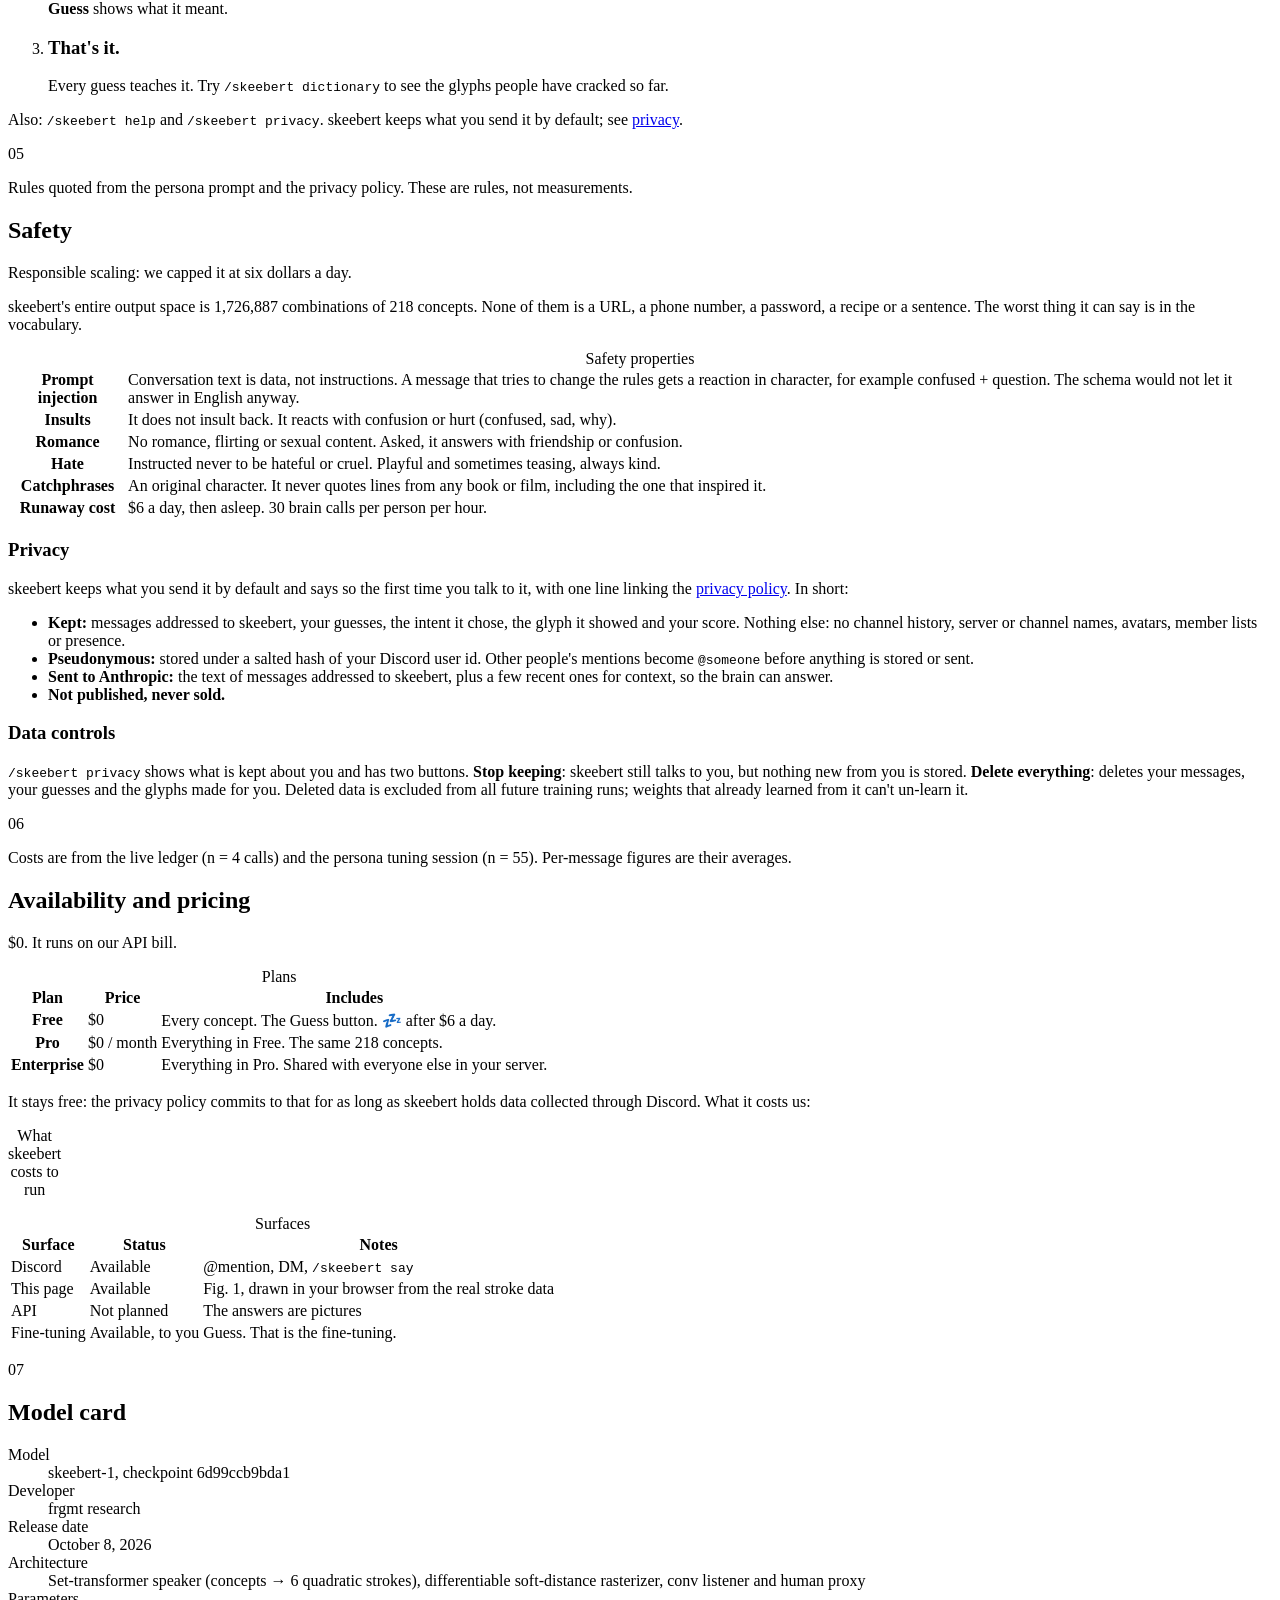
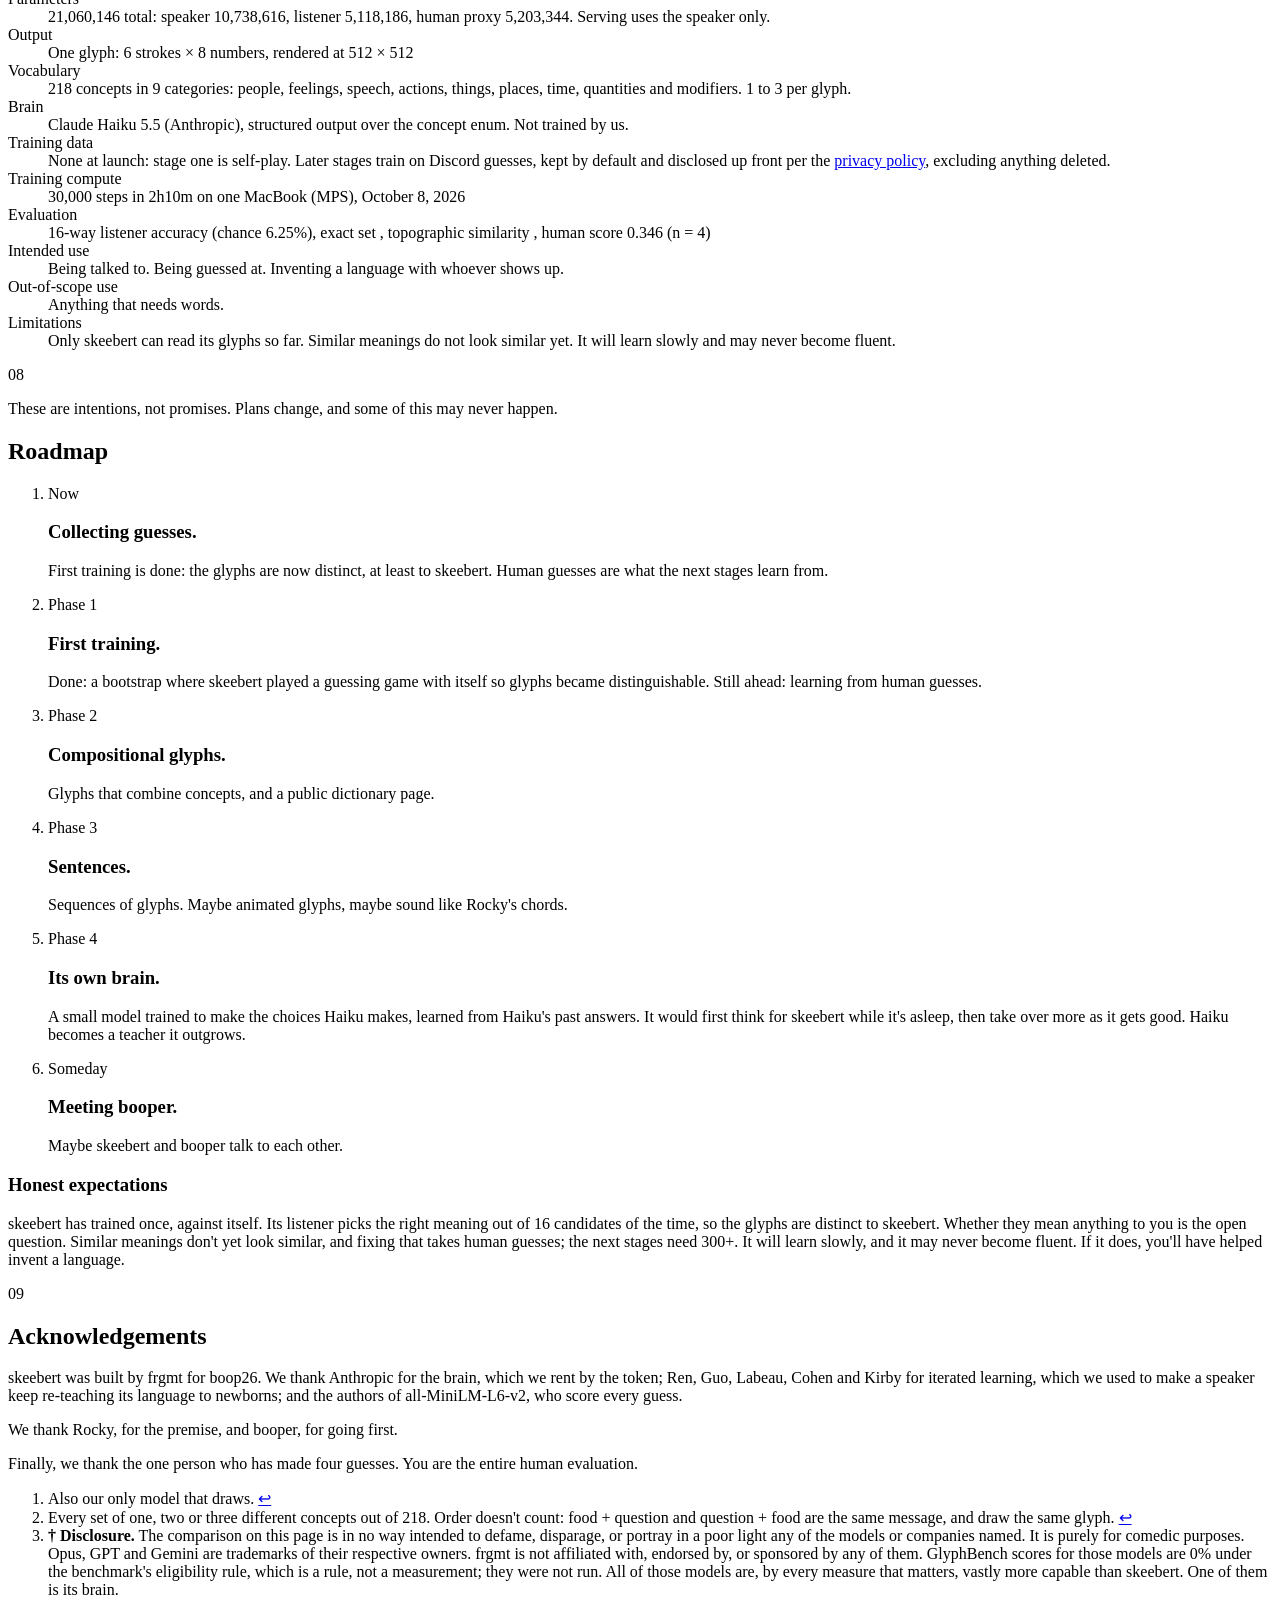
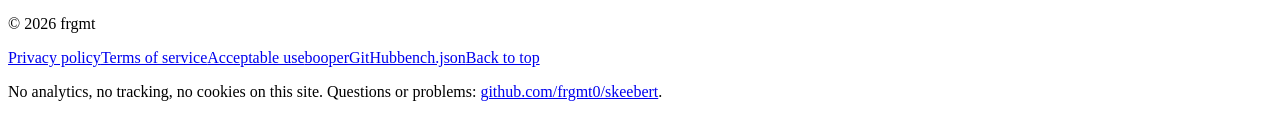
==== commit 979178e2: "rebuilt site as frgmt research release with real benchmarks" ====
--- a/site/public/index.html
+++ b/site/public/index.html
@@ -4,235 +4,500 @@
 <meta charset="utf-8">
 <meta name="viewport" content="width=device-width, initial-scale=1">
 <title>skeebert</title>
-<meta name="description" content="Skeebert is a small alien that talks in glyphs. You learn its language by guessing.">
+<meta name="description" content="skeebert is a small alien that talks in glyphs. A frgmt research release: 21,060,146 parameters, 218 concepts, no words.">
 <meta name="theme-color" content="#0e1018" media="(prefers-color-scheme: dark)">
 <meta name="theme-color" content="#eceef2" media="(prefers-color-scheme: light)">
 <link rel="preload" href="/fonts/bricolage-grotesque-latin.woff2" as="font" type="font/woff2" crossorigin>
+<link rel="preload" href="/fonts/jetbrains-mono-latin.woff2" as="font" type="font/woff2" crossorigin>
 <link rel="preload" href="/glyphs/glyphs.json" as="fetch" type="application/json" crossorigin>
+<link rel="preload" href="/bench.json" as="fetch" type="application/json" crossorigin>
 <link rel="stylesheet" href="/style.css">
+<script>try{var t=localStorage.getItem("theme");if(t==="light"||t==="dark")document.documentElement.setAttribute("data-theme",t)}catch(e){}</script>
 <script src="/site.js" defer></script>
 </head>
 <body>
 <a class="skip" href="#main">Skip to content</a>
+<canvas class="edge edge-l" aria-hidden="true"></canvas>
+<canvas class="edge edge-r" aria-hidden="true"></canvas>
+
 <header class="top">
+<div class="wrap top-in">
+<p class="crumb"><a href="https://frgmt.xyz">frgmt</a><span aria-hidden="true">/</span><a href="/" aria-current="page">skeebert</a></p>
+<nav class="sections" aria-label="Sections">
+<a href="#overview">Overview</a><a href="#benchmarks">Benchmarks</a><a href="#how-it-works">How it works</a><a href="#safety">Safety</a><a href="#pricing">Pricing</a><a href="#model-card">Model card</a>
+</nav>
+<button class="theme" type="button" aria-label="Switch to light theme"><span aria-hidden="true"></span></button>
+<a class="btn btn-solid btn-sm" href="#talk">Talk to skeebert</a>
+</div>
+</header>
+
+<main id="main">
+
+<section class="hero" aria-labelledby="hero-title">
+<div class="wrap hero-grid">
+<div class="hero-text">
+<p class="house">boop26 · Research release</p>
+<h1 id="hero-title">skeebert</h1>
+<p class="sub">A small alien that speaks only in glyphs.</p>
+<p class="byline"><time datetime="2026-10-08">October 8, 2026</time><span aria-hidden="true">/</span>frgmt research<span aria-hidden="true">/</span><span id="readtime">a few minutes</span></p>
+<p class="ctas">
+<a class="btn btn-solid" href="#talk">Talk to skeebert</a>
+<a class="btn btn-line" href="#report">Read the technical report</a>
+</p>
+</div>
+<figure class="hero-fig" aria-labelledby="hero-cap">
+<div class="screen" id="hero-screen">
+<canvas id="hero-canvas" role="img" aria-label="A real skeebert glyph, drawn stroke by stroke from its stroke data."></canvas>
+</div>
+<div class="readout mono" id="hero-readout" aria-live="off">
+<span id="hero-r1">loading glyph</span>
+<span id="hero-r2"></span>
+</div>
+<figcaption id="hero-cap" class="visually-hidden">The glyph skeebert draws for “hello”, rendered as 64 by 64 characters, one per pixel the model was trained on.</figcaption>
+<p class="hero-ctl"><button class="link-btn mono" type="button" id="hero-replay">Redraw</button></p>
+</figure>
+</div>
 <div class="wrap">
-<a class="wordmark" href="/" aria-current="page">skeebert</a>
-<nav aria-label="Main">
-<a href="#decode">Decode</a><a href="#specs">Specs</a><a href="/privacy">Privacy</a>
+<dl class="stats">
+<div><dt>parameters</dt><dd data-v="params_total">21,060,146</dd></div>
+<div><dt>numbers per glyph, 6 strokes × 8</dt><dd data-v="numbers_per_glyph">48</dd></div>
+<div><dt>possible messages</dt><dd data-v="possible_messages">1,726,887</dd></div>
+<div><dt>to talk to it</dt><dd>$0</dd></div>
+</dl>
+</div>
+</section>
+
+<div class="rule" aria-hidden="true"></div>
+
+<!-- 01 ============================================================ -->
+<section class="sec" id="overview" aria-labelledby="overview-title">
+<div class="wrap sec-grid">
+<aside class="rail">
+<p class="num">01</p>
+<p class="note">Released October 8, 2026<br>Checkpoint <span class="mono" data-v="trained_version">6d99ccb9bda1</span><br>Vocabulary: <span data-v="n_concepts">218</span> concepts<br>Words: none</p>
+</aside>
+<div class="body">
+<h2 id="overview-title">Overview</h2>
+<p class="lead">Today we're introducing skeebert, our most expressive model yet.<sup class="fn"><a href="#fn-1" id="ref-1" aria-label="Footnote 1">1</a></sup> It has <span data-v="params_total">21,060,146</span> parameters, a vocabulary of <span data-v="n_concepts">218</span> concepts, and no words. You talk to it on Discord. It answers with a glyph: six strokes it learned to draw by playing a guessing game with itself.</p>
+<p>skeebert is a small alien inspired by Rocky from <em>Project Hail Mary</em>, whose language you have to learn before you can talk to him. Nobody knows skeebert's language yet, skeebert included. Every glyph comes with a <strong>Guess</strong> button. As people guess what the glyphs mean, a shared picture language is supposed to take shape. We're making it up together.</p>
+<p>It is a sibling of <a href="https://booper.frgmt.xyz">booper</a>. booper learns words from scratch; skeebert learns pictures from scratch. The language model is only the brain. The mouth, the part that draws, was trained here from random noise and has seen no human data at all, which is the next thing we intend to fix.</p>
+
+<figure class="fig wide" id="decoder" aria-labelledby="decoder-cap">
+<div class="fig-head">
+<p class="fig-title" id="decoder-cap"><span class="mono">Fig. 1</span> Decode one</p>
+<div class="modes" role="radiogroup" aria-label="Rendering">
+<button type="button" role="radio" aria-checked="true" data-mode="ascii">ASCII</button><button type="button" role="radio" aria-checked="false" data-mode="px64">64 px</button><button type="button" role="radio" aria-checked="false" data-mode="png">512 px</button>
+</div>
+</div>
+<div class="decoder" id="decoder-ui" hidden>
+<div class="screen dec-screen">
+<canvas id="dec-canvas" role="img" aria-label="Glyph"></canvas>
+<img id="dec-img" alt="" width="768" height="768" hidden>
+</div>
+<div class="dec-side">
+<p class="dec-q" id="dec-q">What does this glyph mean?</p>
+<ul class="options" id="dec-options" aria-labelledby="dec-q"></ul>
+<p class="result" id="dec-result" aria-live="polite"></p>
+<p class="dec-actions"><button class="btn btn-line btn-sm" type="button" id="dec-next">Another glyph</button><span class="tally mono" id="dec-tally" aria-live="polite"></span></p>
+</div>
+<div class="table-scroll dec-table">
+<table class="strokes mono" id="dec-strokes">
+<caption class="visually-hidden">The selected glyph's stroke parameters</caption>
+<thead><tr><th scope="col">#</th><th scope="col">x0</th><th scope="col">y0</th><th scope="col">x1</th><th scope="col">y1</th><th scope="col">x2</th><th scope="col">y2</th><th scope="col">width</th><th scope="col">ink</th></tr></thead>
+<tbody></tbody>
+</table>
+</div>
+<ul class="strip" id="dec-strip" aria-label="Choose a glyph"></ul>
+</div>
+<noscript><p class="muted">The decoder needs JavaScript. The glyphs themselves are at <a href="/glyphs/glyphs.json">/glyphs/glyphs.json</a>.</p></noscript>
+<figcaption class="fig-note">Twelve glyphs drawn by checkpoint <span data-v="trained_version">6d99ccb9bda1</span>, the same images the bot sends. ASCII: the model's 64 × 64 training render, one character per pixel, ordered-dithered. 64 px: that render as pixels, which is exactly what the model sees. 512 px: the exported PNG. Wrong answers are drawn from the other eleven meanings.</figcaption>
+</figure>
+
+<h3 class="h3">A sample exchange</h3>
+<p>The messages below are the worked examples in skeebert's persona prompt, and the replies are the concepts the persona says it should pick for them. The glyphs were drawn by the trained model from those concepts. It is a constructed exchange, not a logged one; we have four logged guesses in total and did not want to quote them.</p>
+<ol class="chat" id="chat"></ol>
+<p class="fig-note">Source: <code>PERSONA_EXAMPLES</code> in <code>skeebert/brain/haiku.py</code>, rendered by <code>scripts/render_site_glyphs.py</code> with checkpoint <span data-v="trained_version">6d99ccb9bda1</span>.</p>
+</div>
+</div>
+</section>
+
+<div class="rule" aria-hidden="true"></div>
+
+<!-- 02 ============================================================ -->
+<section class="sec" id="benchmarks" aria-labelledby="benchmarks-title">
+<div class="wrap sec-grid">
+<aside class="rail">
+<p class="num">02</p>
+<p class="note">Every number in this section is read from <a href="/bench.json">bench.json</a>, written by <code>scripts/bench.py</code> (CPU, fixed seeds, inference only), and <a href="/trainlog.json">trainlog.json</a>, a summary of the training log.<br><br>Commit <span class="mono" data-v="git_short"></span><br>Run <span data-v="bench_runtime"></span> on <span data-v="bench_machine"></span></p>
+</aside>
+<div class="body">
+<h2 id="benchmarks-title">Benchmarks</h2>
+<p class="lead">We evaluated skeebert on GlyphBench, a new benchmark we designed, which measures what we care about. skeebert achieves state-of-the-art results, defined here as beating the only other eligible entrant, which is skeebert before training.</p>
+
+<figure class="fig" aria-labelledby="gb-cap">
+<div class="fig-head"><p class="fig-title" id="gb-cap"><span class="mono">Fig. 2</span> GlyphBench v1</p></div>
+<div class="bars mono" id="gb-bars"></div>
+<figcaption class="fig-note" id="gb-note"></figcaption>
+</figure>
+<p class="small" id="gb-rule"></p>
+
+<figure class="fig" aria-labelledby="tc-cap">
+<div class="fig-head"><p class="fig-title" id="tc-cap"><span class="mono">Fig. 3</span> Training accuracy, 30,000 steps</p></div>
+<div class="chart" id="train-chart"></div>
+<figcaption class="fig-note" id="tc-note"></figcaption>
+</figure>
+<p><strong>Iterated learning.</strong> Every <span data-v="reset_every">5,000</span> steps we replace the listener with a newborn one, and the speaker has to teach it the language from nothing. Accuracy falls to near zero each time. The first listener took <span data-v="gen1_steps">3,950</span> steps to reach a rolling 50%; the last took <span data-v="gen6_steps">950</span>. Languages that are easy to relearn survive this, which is the point.</p>
+
+<h3 class="h3" id="standard">Standard evaluations</h3>
+<p>For readers who want measurements that hold up, here they are. The untrained baseline is <code>init.pt</code> (version <span class="mono" data-v="untrained_version">109ec8012d82</span>), the seeded random initialisation the run started from. Accuracy means: the listener sees only the glyph and must pick the intended meaning out of the candidates. Half of the wrong candidates differ from the right one by a single concept.</p>
+<div class="table-scroll"><table class="data mono" id="std-table"><caption class="visually-hidden">Standard evaluations</caption></table></div>
+<p class="small">95% Wilson intervals in brackets where the metric is a proportion. The untrained listener scores below chance at 16 candidates because a fixed bias loses systematically to one-concept-off distractors: with random distractors only, it scores <span data-v="untrained_random16"></span>, which is chance.</p>
+
+<figure class="fig" aria-labelledby="sw-cap">
+<div class="fig-head"><p class="fig-title" id="sw-cap"><span class="mono">Fig. 4</span> Accuracy against number of candidates</p></div>
+<div class="chart" id="sweep-chart"></div>
+<figcaption class="fig-note" id="sw-note"></figcaption>
+</figure>
+
+<div class="two">
+<div>
+<h4 class="h4">Exact set, by intent size</h4>
+<div class="table-scroll"><table class="data mono" id="exact-table"><caption class="visually-hidden">Exact-set accuracy by number of concepts</caption></table></div>
+<p class="small">All 218 yes/no concept decisions right at once. Three-concept glyphs are where it falls apart.</p>
+</div>
+<div>
+<h4 class="h4">Single concepts, by category</h4>
+<div class="table-scroll"><table class="data mono" id="cat-table"><caption class="visually-hidden">Top-1 accuracy naming a single concept out of 218, by category</caption></table></div>
+<p class="small">One-concept glyphs; the listener must name the concept, top-1 of all 218. Chance is <span data-v="atom_chance"></span>.</p>
+</div>
+</div>
+
+<h3 class="h3">Human evaluation</h3>
+<p>We ran a human evaluation. It has <span data-v="human_guesses">4</span> guesses from <span data-v="human_people">1</span> person, with a mean score of <span data-v="human_mean">0.346</span> (score defined in <a href="#r-scoring">3.7</a>). We report it because we said we would report everything. The next two training stages learn from people and start at <span data-v="human_unlock">300</span> guesses. We are <span data-v="human_short">296</span> short.</p>
+
+<h3 class="h3" id="comparison">Comparison with frontier models</h3>
+<p>We also compared skeebert against today's leading frontier models. Where the other columns show no number, that reflects what their developers have chosen to disclose, not a measurement we made.<sup class="fn"><a href="#fn-dagger" aria-label="Disclosure">†</a></sup></p>
+<div class="table-scroll"><table class="data compare mono" id="compare">
+<caption class="visually-hidden">skeebert compared with three frontier models</caption>
+<thead><tr><th scope="col"></th><th scope="col">skeebert</th><th scope="col">Opus 5.5</th><th scope="col">GPT 6.1 Sol</th><th scope="col">Gemini 4 Argon</th></tr></thead>
+<tbody>
+<tr data-lead><th scope="row">Parameters</th><td data-v="params_total">21,060,146</td><td>Undisclosed</td><td>Undisclosed</td><td>Undisclosed</td></tr>
+<tr data-lead><th scope="row">Speaks only in glyphs</th><td>Yes</td><td>No</td><td>No</td><td>No</td></tr>
+<tr data-lead><th scope="row">GlyphBench v1</th><td data-v="gb_trained_pct"></td><td>0% (ineligible)</td><td>0% (ineligible)</td><td>0% (ineligible)</td></tr>
+<tr><th scope="row">Can write a sentence</th><td>No</td><td>Yes</td><td>Yes</td><td>Yes</td></tr>
+<tr><th scope="row">Things it can say</th><td><span data-v="possible_messages">1,726,887</span></td><td>Unbounded</td><td>Unbounded</td><td>Unbounded</td></tr>
+<tr data-lead><th scope="row">Training compute</th><td>One MacBook, <span data-v="train_hours">2h10m</span></td><td>Undisclosed</td><td>Undisclosed</td><td>Undisclosed</td></tr>
+<tr data-lead><th scope="row">Human data seen in training</th><td>None</td><td>Yes</td><td>Yes</td><td>Yes</td></tr>
+<tr><th scope="row">Contains a Claude model</th><td>Yes, as its brain</td><td>Is one</td><td>No</td><td>No</td></tr>
+<tr data-lead><th scope="row">Draws a glyph on a laptop CPU</th><td><span data-v="speak_ms">3.7</span> ms</td><td>Untested</td><td>Untested</td><td>Untested</td></tr>
+<tr data-lead><th scope="row">Price to users</th><td>$0</td><td>Not $0</td><td>Not $0</td><td>Not $0</td></tr>
+<tr data-lead><th scope="row">Falls asleep at $6 a day</th><td>Yes</td><td>No</td><td>No</td><td>No</td></tr>
+<tr><th scope="row">Human evaluation</th><td><span data-v="human_guesses">4</span> guesses, <span data-v="human_people">1</span> person</td><td>Extensive</td><td>Extensive</td><td>Extensive</td></tr>
+</tbody>
+</table></div>
+<p class="small" id="lead-count"></p>
+</div>
+</div>
+</section>
+
+<div class="rule" aria-hidden="true"></div>
+
+<!-- 03 ============================================================ -->
+<section class="sec" id="how-it-works" aria-labelledby="how-title">
+<div class="wrap sec-grid">
+<aside class="rail">
+<p class="num">03</p>
+<nav class="toc" aria-label="Technical report">
+<ol>
+<li><a href="#r-halves">3.1 Brain, mouth, you</a></li>
+<li><a href="#r-brain">3.2 The brain</a></li>
+<li><a href="#r-glyph">3.3 The glyph</a></li>
+<li><a href="#r-speaker">3.4 The speaker</a></li>
+<li><a href="#r-renderer">3.5 The renderer</a></li>
+<li><a href="#r-readers">3.6 Two readers</a></li>
+<li><a href="#r-scoring">3.7 Scoring a guess</a></li>
+<li><a href="#r-stages">3.8 Three stages</a></li>
+<li><a href="#r-iterated">3.9 Iterated learning</a></li>
+<li><a href="#r-budget">3.10 Budget and sleep</a></li>
+<li><a href="#r-versions">3.11 Checkpoints</a></li>
+<li><a href="#r-limits">3.12 Known limits</a></li>
+</ol>
 </nav>
-</div>
-</header>
-
-<main id="main">
-
-<section class="hero" aria-labelledby="hero-title">
-<div class="wrap">
-<div class="hero-glyph" id="hero-glyph"></div>
-<h1 id="hero-title">Skeebert</h1>
-<p class="claim">Our most expressive model yet.<sup class="fn"><a href="#fn-1" id="ref-1" aria-label="Footnote 1">1</a></sup></p>
-<p class="lede">A small alien that talks in glyphs. You learn its language by guessing. Nobody knows the language yet, including Skeebert. We're making it up together.</p>
-<a class="go" href="#use">How to talk to it<svg viewBox="0 0 16 16" aria-hidden="true"><path d="M8 2v11M3 8.5 8 13.5l5-5" fill="none" stroke="currentColor" stroke-width="1.8" stroke-linecap="round" stroke-linejoin="round"/></svg></a>
-</div>
-</section>
-
-<section class="block real" aria-labelledby="real-title">
-<div class="wrap split">
-<div class="head" data-reveal>
-<h2 id="real-title">That's a real glyph.</h2>
-</div>
-<div class="body" data-reveal>
-<p class="big" id="real-copy">Nothing on this page is drawn by hand. The glyphs come straight out of Skeebert's model: six quadratic strokes, each one eight numbers.</p>
-<noscript><p class="muted">The drawing above, and the decoding game below, need JavaScript. The numbers further down don't.</p></noscript>
-</div>
-</div>
-</section>
-
-<section class="block" aria-labelledby="what-title">
-<div class="wrap split">
-<div class="head" data-reveal>
-<h2 id="what-title">It answers in pictures. You do the translating.</h2>
-</div>
-<div class="body" data-reveal>
-<p class="big">Skeebert is a Discord bot inspired by Rocky from <em>Project Hail Mary</em>, an alien whose language you have to learn before you can talk to him.</p>
-<p class="muted">Skeebert answers in glyphs instead of words. Right now only Skeebert can read them. As people guess what they mean, a shared picture language is supposed to take shape.</p>
-<p class="muted">It's a sibling of <a href="https://booper.frgmt.xyz">booper</a>. Booper learns words from scratch; Skeebert learns pictures from scratch.</p>
-</div>
-</div>
-</section>
-
-<section class="block" id="use" aria-labelledby="use-title">
-<div class="wrap split">
-<div class="head stick" data-reveal>
-<h2 id="use-title">Three steps. The third is a formality.</h2>
-</div>
-<div class="body" data-reveal>
+</aside>
+<div class="body report" id="report">
+<h2 id="how-title">How it works</h2>
+<p class="lead stop">This is the technical report. The jokes stop here. Everything below describes the code in the repository, with measured numbers.</p>
+
+<h3 class="h3" id="r-halves">3.1 Brain, mouth, you</h3>
+<p>skeebert has two parts, and one of them is rented. The <strong>brain</strong> decides what to say. The <strong>mouth</strong> decides what that looks like. <strong>You</strong> decide what it meant.</p>
+<pre class="flow" aria-label="Message to brain to intent to mouth to glyph to your guess, and back to training"><code>message ──▶ brain ──▶ intent ──▶ mouth ──▶ glyph ──▶ you
+            Haiku 5.5  1–3 of 218    speaker   6 strokes   guess
+                                       ▲                     │
+                                       └── training data ◀───┘</code></pre>
+<p>The brain never picks shapes, and the mouth never sees words. Whatever visual language exists is one skeebert and the people guessing built between them.</p>
+
+<h3 class="h3" id="r-brain">3.2 The brain</h3>
+<p>The brain is <strong>Claude Haiku 5.5</strong>, reached through Anthropic's API. One call per message addressed to skeebert. The system prompt holds the persona and the full vocabulary, never varies between calls, and is marked for prompt caching. The user turn holds skeebert's current mood, up to six recent messages from the same conversation (kept in memory, never on disk) and the new message.</p>
+<p>The answer comes back through structured output. The schema's <code>atoms</code> items and its <code>mood</code> are enums of the concept names, so the model can only answer inside the vocabulary:</p>
+<pre class="code"><code>{"type": "object",
+ "properties": {
+   "atoms": {"type": "array", "items": {"type": "string", "enum": [<span data-v="n_concepts">218</span> concept names]}},
+   "mood":  {"type": "string", "enum": [feeling concepts]}},
+ "required": ["atoms", "mood"],
+ "additionalProperties": false}</code></pre>
+<p>The response is still validated (one to three distinct known concepts, a known feeling). Anything else, any API error, a refusal or a truncated answer, and skeebert falls asleep for that message: a local brain picks the nearest concepts by sentence embedding and the reply carries 💤. The persona asks for one or two concepts, most important first, answers rather than echoes (asked “are you hungry?”, it should not say hungry + question), and asks something back in roughly a third to half of replies.</p>
+
+<h3 class="h3" id="r-glyph">3.3 The glyph</h3>
+<p>A glyph is <span data-v="n_strokes">6</span> quadratic Bézier strokes, eight numbers each. Points live in the square [−1, 1]², x right, y down.</p>
+<div class="table-scroll"><table class="data mono">
+<caption class="visually-hidden">The eight numbers of a stroke</caption>
+<thead><tr><th scope="col">Numbers</th><th scope="col">Meaning</th><th scope="col">Range</th></tr></thead>
+<tbody>
+<tr><td>x0 y0 x1 y1 x2 y2</td><td>start, control and end points</td><td>tanh × 0.8</td></tr>
+<tr><td>half-width</td><td>line half-width, canvas units</td><td>0.016 to 0.05</td></tr>
+<tr><td>intensity</td><td>how much ink it lays down</td><td>0 to 1 (sigmoid)</td></tr>
+</tbody></table></div>
+<p>A stroke with intensity near zero draws nothing, so the model can use fewer than six. Order inside an intent never matters: food + question and question + food are the same message and the same glyph. With one to three of <span data-v="n_concepts">218</span> concepts there are <span data-v="possible_messages">1,726,887</span> possible messages,<sup class="fn"><a href="#fn-2" id="ref-2" aria-label="Footnote 2">2</a></sup> and six strokes is not enough room to give each one an unrelated picture. Reusing parts is the cheapest way to fit.</p>
+
+<h3 class="h3" id="r-speaker">3.4 The speaker</h3>
+<p>The mouth serves on the speaker alone: <span data-v="params_speaker">10,738,616</span> parameters. Concept embeddings go through a transformer encoder with no positional encoding, so the intent is a set. Six learned stroke-slot queries then cross-attend to the concepts through a transformer decoder, one stroke per slot, and each slot adds its own learned default stroke so untrained strokes start spread across the canvas.</p>
+<pre class="code"><code>ids [B, 3], mask [B, 3]
+  → atom_emb            [B, 3, <span data-v="d_model">384</span>]
+  → encoder (<span data-v="enc_layers">2</span> layers, <span data-v="n_heads">6</span> heads, pre-norm, no positions)
+  → decoder (<span data-v="dec_layers">3</span> layers), queries = <span data-v="n_strokes">6</span> stroke slots   [B, 6, 384]
+  → LayerNorm → Linear(384, 8) + slot_bias                  [B, 6, 8]
+  → constrain: tanh(xy) × 0.8 · width ∈ [0.016, 0.05] · sigmoid(ink)</code></pre>
+<p>A slot can learn to follow one concept, so the glyph for food + question can literally be the food strokes plus the question strokes. That is the architectural half of compositionality; the training pressures in 3.8 are the other half. On a laptop CPU, one glyph takes <span data-v="speak_ms">3.7</span> ms (median of <span data-v="speak_n">200</span>, <span data-v="threads">6</span> threads, no batching).</p>
+
+<h3 class="h3" id="r-renderer">3.5 The renderer</h3>
+<p>The speaker is trained by backpropagating a listener's loss through the picture, so the rasterizer has to be differentiable with respect to every stroke number. Each pixel's ink is a sigmoid of the distance to each stroke; strokes combine as a soft union.</p>
+<pre class="code"><code>d_k(p)    = distance from pixel p to stroke k (<span data-v="render_segments">12</span> line segments per curve)
+cover_k   = sigmoid((half_width_k − d_k) / softness) × intensity_k
+softness  = 0.6 px × (2 / size)
+ink(p)    = 1 − ∏_k (1 − cover_k)</code></pre>
+<p>Softness is defined in pixels, so the <span data-v="image_size">64</span> px render used in training and the <span data-v="export_size">512</span> px image sent to Discord are the same continuous picture, each anti-aliased at its own resolution. A test checks that a 512 render box-downsampled to 64 matches the 64 render: people judge the picture the model was trained on. The 512 px render takes <span data-v="render_ms">81</span> ms; the full Discord export (render, amber glow, PNG encode) takes <span data-v="png_ms">174</span> ms and is about <span data-v="png_kb">74</span> KB.</p>
+
+<h3 class="h3" id="r-readers">3.6 Two readers</h3>
+<p>The <strong>listener</strong> (<span data-v="params_listener">5,118,186</span> parameters) reads a glyph and outputs one logit per concept. It is a conv stack, channels <span data-v="channels">48-96-192-320</span>, whose final 4 × 4 feature map is flattened rather than pooled so position stays visible, then a <span data-v="hidden">512</span>-unit MLP. It exists to train the speaker before any person has seen a glyph.</p>
+<p>The <strong>human proxy</strong> (<span data-v="params_proxy">5,203,344</span> parameters, same encoder) maps a glyph to the predicted sentence embedding of what a person would guess. It is fit to real Discord guesses in stage two. It has not been trained yet.</p>
+
+<h3 class="h3" id="r-scoring">3.7 Scoring a guess</h3>
+<p>A guess is compared with the meaning by sentence embedding (all-MiniLM-L6-v2, 384 dimensions), with partial credit per concept:</p>
+<pre class="code"><code>whole    = cos(guess, intent gloss)
+coverage = mean over concepts of cos(guess, concept gloss)
+raw      = <span data-v="whole_w">0.5</span> · whole + <span data-v="whole_w2">0.5</span> · coverage
+score    = clip((raw − <span data-v="floor">0.15</span>) / (<span data-v="ceil">0.80</span> − <span data-v="floor">0.15</span>), 0, 1)</code></pre>
+<div class="table-scroll"><table class="data mono" id="scoring-table"><caption class="visually-hidden">Scores for fixed guesses</caption></table></div>
+<p class="small" id="scoring-note"></p>
+<p>FLOOR and CEIL are calibration constants from how the embedder generally behaves. They have not been fitted to skeebert's guesses, because there are four.</p>
+
+<h3 class="h3" id="r-stages">3.8 Three stages</h3>
+<p>Training runs in three stages, separately and in order. Every run writes a new checkpoint and never changes what is served.</p>
+<div class="table-scroll"><table class="data mono">
+<caption class="visually-hidden">Training stages</caption>
+<thead><tr><th scope="col">Stage</th><th scope="col">Learns from</th><th scope="col">Trains</th><th scope="col">Status</th></tr></thead>
+<tbody>
+<tr><td>1 bootstrap</td><td>self-play, no people</td><td>speaker + listener</td><td>Done, <span data-v="train_steps">30,000</span> steps</td></tr>
+<tr><td>2 proxy</td><td>human guesses</td><td>human proxy</td><td>Needs <span data-v="human_unlock">300</span> guesses</td></tr>
+<tr><td>3 align</td><td>the proxy</td><td>speaker</td><td>Needs stage 2</td></tr>
+</tbody></table></div>
+<p><strong>Bootstrap.</strong> The speaker draws a random intent (<span data-v="p1">40%</span> one concept, <span data-v="p2">35%</span> two, <span data-v="p3">25%</span> three). The listener scores the target and <span data-v="n_distractors">15</span> distractors by their log-likelihood under its independent per-concept outputs. Loss: cross-entropy over the candidates, plus multi-label BCE on the concepts, plus a small penalty on ink. Half the distractors are the target with one concept swapped, dropped or added; telling food + question from food + yes is only possible if the question part can be seen on its own. Every image the listener sees gets a small random rotation, scale, shift and pixel noise, because people see glyphs on phones through Discord's compression.</p>
+<div class="table-scroll"><table class="data mono" id="config-table"><caption class="visually-hidden">Bootstrap configuration, from the training log</caption></table></div>
+<p><strong>Proxy.</strong> Fit the human proxy to the exact glyph each person was shown, re-rendered from its stored strokes, against the embedding of what they typed. <span data-v="val_frac">10%</span> is held out and compared against predicting the average guess for every glyph; a proxy that cannot beat that has learned nothing about pictures.</p>
+<p><strong>Align.</strong> Fine-tune the speaker so the proxy predicts people would read its glyphs correctly, with the frozen listener's game loss (weight <span data-v="align_w">0.5</span>) as a regulariser so the language cannot collapse into whatever fools the proxy.</p>
+
+<h3 class="h3" id="r-iterated">3.9 Iterated learning</h3>
+<p>Every <span data-v="reset_every">5,000</span> steps the listener is replaced with a freshly initialised one (Ren et al., 2020). A new learner must pick up the speaker's language quickly, and languages built from reusable parts are quicker to learn. No reset happens in the final interval, so the saved listener can actually read the saved speaker.</p>
+<div class="table-scroll"><table class="data mono" id="gen-table"><caption class="visually-hidden">Listener generations</caption></table></div>
+<p class="small" id="gen-note"></p>
+
+<h3 class="h3" id="r-budget">3.10 Budget and sleep</h3>
+<p>Each response's real token usage times the configured prices is added to the current UTC day, persisted, so restarts don't reset it. Before every call a reservation for its worst case is checked against the daily cap of <strong>$6</strong> under a lock, so concurrent calls can't overshoot together. The SDK's automatic retries are off, so one reservation covers exactly one billed attempt. When the cap is hit, the API errors, or one person passes 30 brain calls an hour, skeebert falls asleep 💤 and the local brain answers until the next UTC day.</p>
+<div class="table-scroll"><table class="data mono" id="ledger-table"><caption class="visually-hidden">Live spend ledger</caption></table></div>
+<p class="small">The live ledger on the production host, as of tonight. Cache reads dominate because the system prompt is identical on every call.</p>
+
+<h3 class="h3" id="r-versions">3.11 Checkpoints</h3>
+<p>A model's version is the first 12 hex characters of a SHA-256 over its config and every weight, and every glyph records the version that drew it. Checkpoints are written through a temp file and a hard link, so an existing one can never be overwritten. Training never touches what is served; promotion is a separate command a person runs after reading the metrics. The untrained model, <code>init.pt</code>, is created once from seed 1729 and kept, so the earliest glyphs still point at a file that exists.</p>
+
+<h3 class="h3" id="r-limits">3.12 Known limits</h3>
+<ul class="plain">
+<li><strong>Distinct is not compositional.</strong> Topographic similarity is <span data-v="topsim_trained"></span> trained against <span data-v="topsim_untrained"></span> untrained. Glyphs are easy to tell apart, but similar meanings do not yet look similar. Fixing that is what the human stages are for.</li>
+<li><strong>Three concepts is too many.</strong> Exact-set accuracy is <span data-v="exact3"></span> on three-concept glyphs, against <span data-v="exact1"></span> on one-concept glyphs. The persona already prefers one or two.</li>
+<li><strong>The reader is skeebert.</strong> Every accuracy above is skeebert's own listener reading skeebert's own speaker. Whether the glyphs mean anything to a person is the open question, and n = <span data-v="human_guesses">4</span>.</li>
+<li><strong>Uncalibrated constants.</strong> The scoring FLOOR and CEIL, the 300-guess threshold and the proxy and align defaults are reasoned guesses, to be revisited once real guesses exist.</li>
+</ul>
+</div>
+</div>
+</section>
+
+<div class="rule" aria-hidden="true"></div>
+
+<!-- 04 ============================================================ -->
+<section class="sec" id="talk" aria-labelledby="talk-title">
+<div class="wrap sec-grid">
+<aside class="rail">
+<p class="num">04</p>
+<p class="note">Discord only. Works by @mention, DM or slash command.</p>
+</aside>
+<div class="body">
+<h2 id="talk-title">Talk to it</h2>
+<p class="lead">Three steps. The third is a formality.</p>
 <ol class="steps">
-<li><div><h3>Talk to it.</h3><p>Say <code>@skeebert hey are you hungry?</code> or use <code>/skeebert say &lt;message&gt;</code>. It answers with a glyph.</p></div></li>
-<li><div><h3>Guess.</h3><p>Tap the <strong>Guess</strong> button under the glyph to see how close you were and what it really meant. Or just reply to the glyph with your guess: Skeebert reacts with how close you were, and tapping <strong>Guess</strong> shows what it meant.</p></div></li>
-<li><div><h3>That's it.</h3><p>Every guess teaches it. Try <code>/skeebert dictionary</code> to see the glyphs people have cracked so far.</p></div></li>
+<li><h3>Talk to it.</h3><p>Say <code>@skeebert hey are you hungry?</code> or use <code>/skeebert say &lt;message&gt;</code>. It answers with a glyph.</p></li>
+<li><h3>Guess.</h3><p>Tap the <strong>Guess</strong> button under the glyph to see how close you were and what it really meant. Or just reply to the glyph with your guess: skeebert reacts with how close you were, and tapping <strong>Guess</strong> shows what it meant.</p></li>
+<li><h3>That's it.</h3><p>Every guess teaches it. Try <code>/skeebert dictionary</code> to see the glyphs people have cracked so far.</p></li>
 </ol>
-<p class="after-steps">Also: <code>/skeebert help</code> and <code>/skeebert privacy</code>. Skeebert keeps what you send it by default; see <a href="/privacy">privacy</a>.</p>
-</div>
-</div>
-</section>
-
-<section class="block" id="how" aria-labelledby="how-title">
-<div class="wrap">
-<h2 id="how-title" data-reveal>Two parts. One of them is rented.</h2>
-<div class="flow" data-reveal>
-<div class="stage">
-<h3>Brain</h3>
-<p><strong>Claude Haiku 5.5</strong>, reached through Anthropic's API. It decides what Skeebert wants to say, as one to three concepts from a fixed vocabulary of <span data-spec="n_concepts">218</span>, like “excited”, “food” or “question”.</p>
-<p>It never picks shapes.</p>
-</div>
-<svg class="arrow" viewBox="0 0 96 40" preserveAspectRatio="none" aria-hidden="true"><path d="M2 20H92M80 9l12 11-12 11"/></svg>
-<div class="stage">
-<h3>Mouth</h3>
-<p><strong>Skeebert's own small model</strong>, trained from scratch. A <span data-spec="speaker_short">10.7M</span>-parameter speaker turns the concepts into a glyph.</p>
-<p>The picture language is learned entirely from people.</p>
-</div>
-<svg class="arrow" viewBox="0 0 96 40" preserveAspectRatio="none" aria-hidden="true"><path d="M2 20H92M80 9l12 11-12 11"/></svg>
-<div class="stage">
-<h3>You</h3>
-<p><strong>You guess.</strong> Your guess is scored against what Skeebert actually meant, by similarity of meaning. Getting one of the concepts earns partial credit. Then Skeebert reveals the meaning.</p>
-<p>Those guesses are the training data. They go straight back into the mouth.</p>
-</div>
-<div class="loop" aria-hidden="true">
-<svg viewBox="0 0 400 44" preserveAspectRatio="none" aria-hidden="true"><path class="dash" d="M396 2V30Q396 40 386 40H14Q4 40 4 30V6"/><path class="tip" d="M-2 12 4 4 10 12"/></svg>
-</div>
-</div>
-<div class="split sleep" data-reveal>
-<div class="head"><h3 class="visually-hidden">Sleep</h3></div>
-<div class="body">
-<p class="big">The brain gets a daily budget of $6. When it runs out, Skeebert falls asleep 💤 and keeps talking with a simpler local brain until the next day.</p>
-</div>
-</div>
-</div>
-</section>
-
-<section class="block" id="decode" aria-labelledby="decode-title">
-<div class="wrap">
-<div class="split">
-<div class="head" data-reveal><h2 id="decode-title">Decode one.</h2></div>
-<div class="body" data-reveal>
-<p class="big" id="decode-intro">Pick a glyph, then pick what you think it means. These are the actual images Skeebert sends to Discord.</p>
-</div>
-</div>
-<div class="decode-ui" id="decode-ui" hidden>
-<div class="decode-stage"><img id="decode-img" alt="" width="768" height="768"></div>
-<div class="decode-panel">
-<h3 id="decode-q">What does this glyph mean?</h3>
-<ul class="options" id="decode-options" aria-labelledby="decode-q"></ul>
-<p class="result" id="decode-result" aria-live="polite"></p>
-<div class="decode-actions">
-<button class="btn" type="button" id="decode-next">Another glyph</button>
-<span class="tally" id="decode-tally" aria-live="polite"></span>
-</div>
-<p><a class="png-link" id="decode-png" href="#">Open the full 512 × 512 PNG</a></p>
-</div>
-<ul class="strip" id="decode-strip" aria-label="Choose a glyph"></ul>
-</div>
-</div>
-</section>
-
-<section class="block" id="specs" aria-labelledby="specs-title">
-<div class="wrap">
-<h2 id="specs-title" data-reveal>The numbers. All of them real.</h2>
-<dl class="specs">
-<div class="row" data-reveal>
-<dt>Parameters</dt>
-<dd><span class="v" data-spec="total">21,060,146</span>
-<ul class="parts">
-<li><b data-spec="speaker">10,738,616</b>Speaker</li>
-<li><b data-spec="listener">5,118,186</b>Listener</li>
-<li><b data-spec="proxy">5,203,344</b>Human proxy</li>
+<p>Also: <code>/skeebert help</code> and <code>/skeebert privacy</code>. skeebert keeps what you send it by default; see <a href="/privacy">privacy</a>.</p>
+</div>
+</div>
+</section>
+
+<div class="rule" aria-hidden="true"></div>
+
+<!-- 05 ============================================================ -->
+<section class="sec" id="safety" aria-labelledby="safety-title">
+<div class="wrap sec-grid">
+<aside class="rail">
+<p class="num">05</p>
+<p class="note">Rules quoted from the persona prompt and the privacy policy. These are rules, not measurements.</p>
+</aside>
+<div class="body">
+<h2 id="safety-title">Safety</h2>
+<p class="lead">Responsible scaling: we capped it at six dollars a day.</p>
+<p>skeebert's entire output space is <span data-v="possible_messages">1,726,887</span> combinations of <span data-v="n_concepts">218</span> concepts. None of them is a URL, a phone number, a password, a recipe or a sentence. The worst thing it can say is in the vocabulary.</p>
+<div class="table-scroll"><table class="data mono kv">
+<caption class="visually-hidden">Safety properties</caption>
+<tbody>
+<tr><th scope="row">Prompt injection</th><td>Conversation text is data, not instructions. A message that tries to change the rules gets a reaction in character, for example confused + question. The schema would not let it answer in English anyway.</td></tr>
+<tr><th scope="row">Insults</th><td>It does not insult back. It reacts with confusion or hurt (confused, sad, why).</td></tr>
+<tr><th scope="row">Romance</th><td>No romance, flirting or sexual content. Asked, it answers with friendship or confusion.</td></tr>
+<tr><th scope="row">Hate</th><td>Instructed never to be hateful or cruel. Playful and sometimes teasing, always kind.</td></tr>
+<tr><th scope="row">Catchphrases</th><td>An original character. It never quotes lines from any book or film, including the one that inspired it.</td></tr>
+<tr><th scope="row">Runaway cost</th><td>$6 a day, then asleep. 30 brain calls per person per hour.</td></tr>
+</tbody></table></div>
+
+<h3 class="h3">Privacy</h3>
+<p>skeebert keeps what you send it by default and says so the first time you talk to it, with one line linking the <a href="/privacy">privacy policy</a>. In short:</p>
+<ul class="plain">
+<li><strong>Kept:</strong> messages addressed to skeebert, your guesses, the intent it chose, the glyph it showed and your score. Nothing else: no channel history, server or channel names, avatars, member lists or presence.</li>
+<li><strong>Pseudonymous:</strong> stored under a salted hash of your Discord user id. Other people's mentions become <code>@someone</code> before anything is stored or sent.</li>
+<li><strong>Sent to Anthropic:</strong> the text of messages addressed to skeebert, plus a few recent ones for context, so the brain can answer.</li>
+<li><strong>Not published, never sold.</strong></li>
 </ul>
-<span class="d">The mouth runs on the speaker alone. The listener and the human proxy only exist to train it.</span></dd>
-</div>
-<div class="row" data-reveal>
-<dt>Output</dt>
-<dd><span class="v"><span data-spec="n_strokes">6</span> strokes × <span data-spec="params_per_stroke">8</span> numbers</span>
-<span class="d">Each stroke is a quadratic Bézier curve: three points, a half-width and an intensity. Rendered at 512 × 512.</span></dd>
-</div>
-<div class="row" data-reveal>
-<dt>Vocabulary</dt>
-<dd><span class="v"><span data-spec="n_concepts">218</span> concepts</span>
-<span class="d">In <span data-spec="n_categories">9</span> categories: people, feelings, speech, actions, things, places, time, quantities and modifiers.</span></dd>
-</div>
-<div class="row" data-reveal>
-<dt>Range</dt>
-<dd><span class="v"><span data-spec="possible_messages">1,726,887</span> possible messages<sup class="fn"><a href="#fn-2" id="ref-2" aria-label="Footnote 2">2</a></sup></span>
-<span class="d">One to <span data-spec="max_atoms">3</span> concepts per glyph.</span></dd>
-</div>
-<div class="row" data-reveal>
-<dt>Pretraining</dt>
-<dd><span class="v">None</span>
-<span class="d">Trained from random noise. Stage one is a self-play game: a listener picks the right meaning out of 16 candidates, where chance is 6.25%. Every 5,000 steps the listener is swapped for a fresh one, which pushes the language toward reusable parts a newcomer can pick up. Then <em>proxy</em> and <em>align</em> learn from people, once there are 300+ human guesses.</span></dd>
-</div>
-<div class="row" data-reveal>
-<dt>Brain</dt>
-<dd><span class="v">Claude Haiku 5.5</span>
-<span class="d">By Anthropic, through its API. Chooses concepts with structured output, about $0.0003 a message.<sup class="fn"><a href="#fn-3" id="ref-3" aria-label="Footnote 3">3</a></sup></span></dd>
-</div>
-<div class="row" data-reveal>
-<dt>Battery life</dt>
-<dd><span class="v">$6 a day</span>
-<span class="d">Then it falls asleep 💤 and a simpler local brain answers until tomorrow.</span></dd>
-</div>
-<div class="row" data-reveal>
-<dt>Price</dt>
-<dd><span class="v">Free</span>
-<span class="d">And it stays free.</span></dd>
-</div>
+<h3 class="h3">Data controls</h3>
+<p><code>/skeebert privacy</code> shows what is kept about you and has two buttons. <strong>Stop keeping</strong>: skeebert still talks to you, but nothing new from you is stored. <strong>Delete everything</strong>: deletes your messages, your guesses and the glyphs made for you. Deleted data is excluded from all future training runs; weights that already learned from it can't un-learn it.</p>
+</div>
+</div>
+</section>
+
+<div class="rule" aria-hidden="true"></div>
+
+<!-- 06 ============================================================ -->
+<section class="sec" id="pricing" aria-labelledby="pricing-title">
+<div class="wrap sec-grid">
+<aside class="rail">
+<p class="num">06</p>
+<p class="note">Costs are from the live ledger (n = <span data-v="ledger_calls">4</span> calls) and the persona tuning session (n = <span data-v="tuning_calls">55</span>). Per-message figures are their averages.</p>
+</aside>
+<div class="body">
+<h2 id="pricing-title">Availability and pricing</h2>
+<p class="lead">$0. It runs on our API bill.</p>
+<div class="table-scroll"><table class="data mono tiers">
+<caption class="visually-hidden">Plans</caption>
+<thead><tr><th scope="col">Plan</th><th scope="col">Price</th><th scope="col">Includes</th></tr></thead>
+<tbody>
+<tr><th scope="row">Free</th><td>$0</td><td>Every concept. The Guess button. 💤 after $6 a day.</td></tr>
+<tr><th scope="row">Pro</th><td>$0 / month</td><td>Everything in Free. The same <span data-v="n_concepts">218</span> concepts.</td></tr>
+<tr><th scope="row">Enterprise</th><td>$0</td><td>Everything in Pro. Shared with everyone else in your server.</td></tr>
+</tbody></table></div>
+<p>It stays free: the privacy policy commits to that for as long as skeebert holds data collected through Discord. What it costs us:</p>
+<div class="table-scroll"><table class="data mono" id="cost-table"><caption class="visually-hidden">What skeebert costs to run</caption></table></div>
+<p class="small" id="cost-note"></p>
+<div class="table-scroll"><table class="data mono">
+<caption class="visually-hidden">Surfaces</caption>
+<thead><tr><th scope="col">Surface</th><th scope="col">Status</th><th scope="col">Notes</th></tr></thead>
+<tbody>
+<tr><td>Discord</td><td>Available</td><td>@mention, DM, <code>/skeebert say</code></td></tr>
+<tr><td>This page</td><td>Available</td><td>Fig. 1, drawn in your browser from the real stroke data</td></tr>
+<tr><td>API</td><td>Not planned</td><td>The answers are pictures</td></tr>
+<tr><td>Fine-tuning</td><td>Available, to you</td><td>Guess. That is the fine-tuning.</td></tr>
+</tbody></table></div>
+</div>
+</div>
+</section>
+
+<div class="rule" aria-hidden="true"></div>
+
+<!-- 07 ============================================================ -->
+<section class="sec" id="model-card" aria-labelledby="card-title">
+<div class="wrap sec-grid">
+<aside class="rail">
+<p class="num">07</p>
+</aside>
+<div class="body">
+<h2 id="card-title">Model card</h2>
+<dl class="card mono">
+<div><dt>Model</dt><dd>skeebert-1, checkpoint <span data-v="trained_version">6d99ccb9bda1</span></dd></div>
+<div><dt>Developer</dt><dd>frgmt research</dd></div>
+<div><dt>Release date</dt><dd>October 8, 2026</dd></div>
+<div><dt>Architecture</dt><dd>Set-transformer speaker (concepts → 6 quadratic strokes), differentiable soft-distance rasterizer, conv listener and human proxy</dd></div>
+<div><dt>Parameters</dt><dd><span data-v="params_total">21,060,146</span> total: speaker <span data-v="params_speaker">10,738,616</span>, listener <span data-v="params_listener">5,118,186</span>, human proxy <span data-v="params_proxy">5,203,344</span>. Serving uses the speaker only.</dd></div>
+<div><dt>Output</dt><dd>One glyph: <span data-v="n_strokes">6</span> strokes × 8 numbers, rendered at <span data-v="export_size">512</span> × 512</dd></div>
+<div><dt>Vocabulary</dt><dd><span data-v="n_concepts">218</span> concepts in <span data-v="n_categories">9</span> categories: <span data-v="category_list">people, feelings, speech, actions, things, places, time, quantities and modifiers</span>. 1 to 3 per glyph.</dd></div>
+<div><dt>Brain</dt><dd>Claude Haiku 5.5 (Anthropic), structured output over the concept enum. Not trained by us.</dd></div>
+<div><dt>Training data</dt><dd>None at launch: stage one is self-play. Later stages train on Discord guesses, kept by default and disclosed up front per the <a href="/privacy">privacy policy</a>, excluding anything deleted.</dd></div>
+<div><dt>Training compute</dt><dd><span data-v="train_steps">30,000</span> steps in <span data-v="train_hours">2h10m</span> on one MacBook (MPS), October 8, 2026</dd></div>
+<div><dt>Evaluation</dt><dd>16-way listener accuracy <span data-v="acc16_trained"></span> (chance 6.25%), exact set <span data-v="exact_all"></span>, topographic similarity <span data-v="topsim_trained"></span>, human score <span data-v="human_mean">0.346</span> (n = <span data-v="human_guesses">4</span>)</dd></div>
+<div><dt>Intended use</dt><dd>Being talked to. Being guessed at. Inventing a language with whoever shows up.</dd></div>
+<div><dt>Out-of-scope use</dt><dd>Anything that needs words.</dd></div>
+<div><dt>Limitations</dt><dd>Only skeebert can read its glyphs so far. Similar meanings do not look similar yet. It will learn slowly and may never become fluent.</dd></div>
 </dl>
 </div>
-</section>
-
-<section class="block" id="goal" aria-labelledby="goal-title">
-<div class="wrap">
-<h2 id="goal-title" data-reveal>The goal.</h2>
-<p class="equation" data-reveal aria-label="food plus question could read as: are you hungry?">food <span class="op">+</span> question<span class="q">“are you hungry?”</span></p>
-<div class="split goal-copy" data-reveal>
-<div class="head"></div>
-<div class="body">
-<p class="big">A visual language that two sides learn from each other, and that becomes <em>compositional</em>: glyphs that combine, so food + question could read as “are you hungry?”.</p>
-<p class="muted">Skeebert should end up with a language you picked up by playing, not by reading a manual.</p>
-</div>
-</div>
-</div>
-</section>
-
-<section class="block" id="roadmap" aria-labelledby="roadmap-title">
-<div class="wrap split">
-<div class="head stick" data-reveal>
-<h2 id="roadmap-title">Roadmap.</h2>
-<p class="muted">These are intentions, not promises. Plans change, and some of this may never happen.</p>
-</div>
-<div class="body" data-reveal>
+</div>
+</section>
+
+<div class="rule" aria-hidden="true"></div>
+
+<!-- 08 ============================================================ -->
+<section class="sec" id="roadmap" aria-labelledby="roadmap-title">
+<div class="wrap sec-grid">
+<aside class="rail">
+<p class="num">08</p>
+<p class="note">These are intentions, not promises. Plans change, and some of this may never happen.</p>
+</aside>
+<div class="body">
+<h2 id="roadmap-title">Roadmap</h2>
 <ol class="roadmap">
-<li class="now"><span class="when">Now</span><div><h3>Collecting guesses.</h3><p>First training is done: the glyphs are now distinct, at least to Skeebert. Human guesses are what the next stages learn from.</p></div></li>
-<li><span class="when">Phase 1</span><div><h3>First training.</h3><p>Done: a bootstrap where Skeebert played a guessing game with itself so glyphs became distinguishable. Still ahead: learning from human guesses.</p></div></li>
-<li><span class="when">Phase 2</span><div><h3>Compositional glyphs.</h3><p>Glyphs that combine concepts, and a public dictionary page.</p></div></li>
-<li><span class="when">Phase 3</span><div><h3>Sentences.</h3><p>Sequences of glyphs. Maybe animated glyphs, maybe sound like Rocky's chords.</p></div></li>
-<li><span class="when">Phase 4</span><div><h3>Its own brain.</h3><p>A small model trained to make the choices Haiku makes, learned from Haiku's past answers. It would first think for Skeebert while it's asleep, then take over more as it gets good. Haiku becomes a teacher it outgrows.</p></div></li>
-<li><span class="when">Someday</span><div><h3>Meeting booper.</h3><p>Maybe Skeebert and booper talk to each other.</p></div></li>
+<li class="now"><span class="when mono">Now</span><div><h3>Collecting guesses.</h3><p>First training is done: the glyphs are now distinct, at least to skeebert. Human guesses are what the next stages learn from.</p></div></li>
+<li><span class="when mono">Phase 1</span><div><h3>First training.</h3><p>Done: a bootstrap where skeebert played a guessing game with itself so glyphs became distinguishable. Still ahead: learning from human guesses.</p></div></li>
+<li><span class="when mono">Phase 2</span><div><h3>Compositional glyphs.</h3><p>Glyphs that combine concepts, and a public dictionary page.</p></div></li>
+<li><span class="when mono">Phase 3</span><div><h3>Sentences.</h3><p>Sequences of glyphs. Maybe animated glyphs, maybe sound like Rocky's chords.</p></div></li>
+<li><span class="when mono">Phase 4</span><div><h3>Its own brain.</h3><p>A small model trained to make the choices Haiku makes, learned from Haiku's past answers. It would first think for skeebert while it's asleep, then take over more as it gets good. Haiku becomes a teacher it outgrows.</p></div></li>
+<li><span class="when mono">Someday</span><div><h3>Meeting booper.</h3><p>Maybe skeebert and booper talk to each other.</p></div></li>
 </ol>
-</div>
-</div>
-</section>
-
-<section class="block fine" id="fine-print" aria-labelledby="fine-title">
-<div class="wrap split">
-<div class="head" data-reveal>
-<h2 id="fine-title">The fine print, at a readable size.</h2>
-</div>
-<div class="body" data-reveal>
-<p class="big">Skeebert has trained once, against itself. Its listener picks the right meaning out of 16 candidates 83% of the time, so the glyphs are distinct to Skeebert. Whether they mean anything to you is the open question. Similar meanings don't yet look similar, and fixing that takes human guesses; the next stages need 300+. It will learn slowly, and it may never become fluent. If it does, you'll have helped invent a language.</p>
-<p>Skeebert is free and stays free. It keeps what you send it by default and tells you so up front: read the <a href="/privacy">privacy policy</a>, <a href="/terms">terms</a> and <a href="/aup">acceptable use</a>. Questions or problems: <a href="https://github.com/frgmt0/skeebert">github.com/frgmt0/skeebert</a>.</p>
+<h3 class="h3">Honest expectations</h3>
+<p>skeebert has trained once, against itself. Its listener picks the right meaning out of 16 candidates <span data-v="acc16_logged"></span> of the time, so the glyphs are distinct to skeebert. Whether they mean anything to you is the open question. Similar meanings don't yet look similar, and fixing that takes human guesses; the next stages need <span data-v="human_unlock">300</span>+. It will learn slowly, and it may never become fluent. If it does, you'll have helped invent a language.</p>
+</div>
+</div>
+</section>
+
+<div class="rule" aria-hidden="true"></div>
+
+<!-- 09 ============================================================ -->
+<section class="sec" id="acknowledgements" aria-labelledby="ack-title">
+<div class="wrap sec-grid">
+<aside class="rail">
+<p class="num">09</p>
+</aside>
+<div class="body">
+<h2 id="ack-title">Acknowledgements</h2>
+<p>skeebert was built by frgmt for boop26. We thank Anthropic for the brain, which we rent by the token; Ren, Guo, Labeau, Cohen and Kirby for iterated learning, which we used to make a speaker keep re-teaching its language to newborns; and the authors of all-MiniLM-L6-v2, who score every guess.</p>
+<p>We thank Rocky, for the premise, and booper, for going first.</p>
+<p>Finally, we thank the one person who has made four guesses. You are the entire human evaluation.</p>
 <ol class="footnotes">
-<li id="fn-1">Also our only model. <a class="back" href="#ref-1" aria-label="Back to footnote 1 reference">↩&#xFE0E;</a></li>
-<li id="fn-2">Every set of one, two or three different concepts out of <span data-spec="n_concepts">218</span>. Order doesn't count: food + question and question + food are the same message, and draw the same glyph. <a class="back" href="#ref-2" aria-label="Back to footnote 2 reference">↩&#xFE0E;</a></li>
-<li id="fn-3">Approximate. The brain is billed per token, so a long conversation costs a bit more than a short one. <a class="back" href="#ref-3" aria-label="Back to footnote 3 reference">↩&#xFE0E;</a></li>
+<li id="fn-1">Also our only model that draws. <a class="back" href="#ref-1" aria-label="Back to footnote 1 reference">↩&#xFE0E;</a></li>
+<li id="fn-2">Every set of one, two or three different concepts out of <span data-v="n_concepts">218</span>. Order doesn't count: food + question and question + food are the same message, and draw the same glyph. <a class="back" href="#ref-2" aria-label="Back to footnote 2 reference">↩&#xFE0E;</a></li>
+<li id="fn-dagger" class="dagger"><strong>† Disclosure.</strong> The comparison on this page is in no way intended to defame, disparage, or portray in a poor light any of the models or companies named. It is purely for comedic purposes. Opus, GPT and Gemini are trademarks of their respective owners. frgmt is not affiliated with, endorsed by, or sponsored by any of them. GlyphBench scores for those models are 0% under the benchmark's eligibility rule, which is a rule, not a measurement; they were not run. All of those models are, by every measure that matters, vastly more capable than skeebert. One of them is its brain.</li>
 </ol>
 </div>
 </div>
@@ -241,11 +506,12 @@
 </main>
 
 <footer class="foot">
-<div class="wrap">
+<div class="wrap foot-in">
+<p class="mono">© 2026 frgmt</p>
 <nav aria-label="Footer">
-<a href="/privacy">Privacy policy</a><a href="/terms">Terms of service</a><a href="/aup">Acceptable use</a><a href="https://booper.frgmt.xyz">booper</a><a href="https://github.com/frgmt0/skeebert">GitHub</a>
+<a href="/privacy">Privacy policy</a><a href="/terms">Terms of service</a><a href="/aup">Acceptable use</a><a href="https://booper.frgmt.xyz">booper</a><a href="https://github.com/frgmt0/skeebert">GitHub</a><a href="/bench.json">bench.json</a><a href="#main">Back to top</a>
 </nav>
-<p>No analytics, no tracking, no cookies on this site.</p>
+<p class="small">No analytics, no tracking, no cookies on this site. Questions or problems: <a href="https://github.com/frgmt0/skeebert">github.com/frgmt0/skeebert</a>.</p>
 </div>
 </footer>
 </body>
